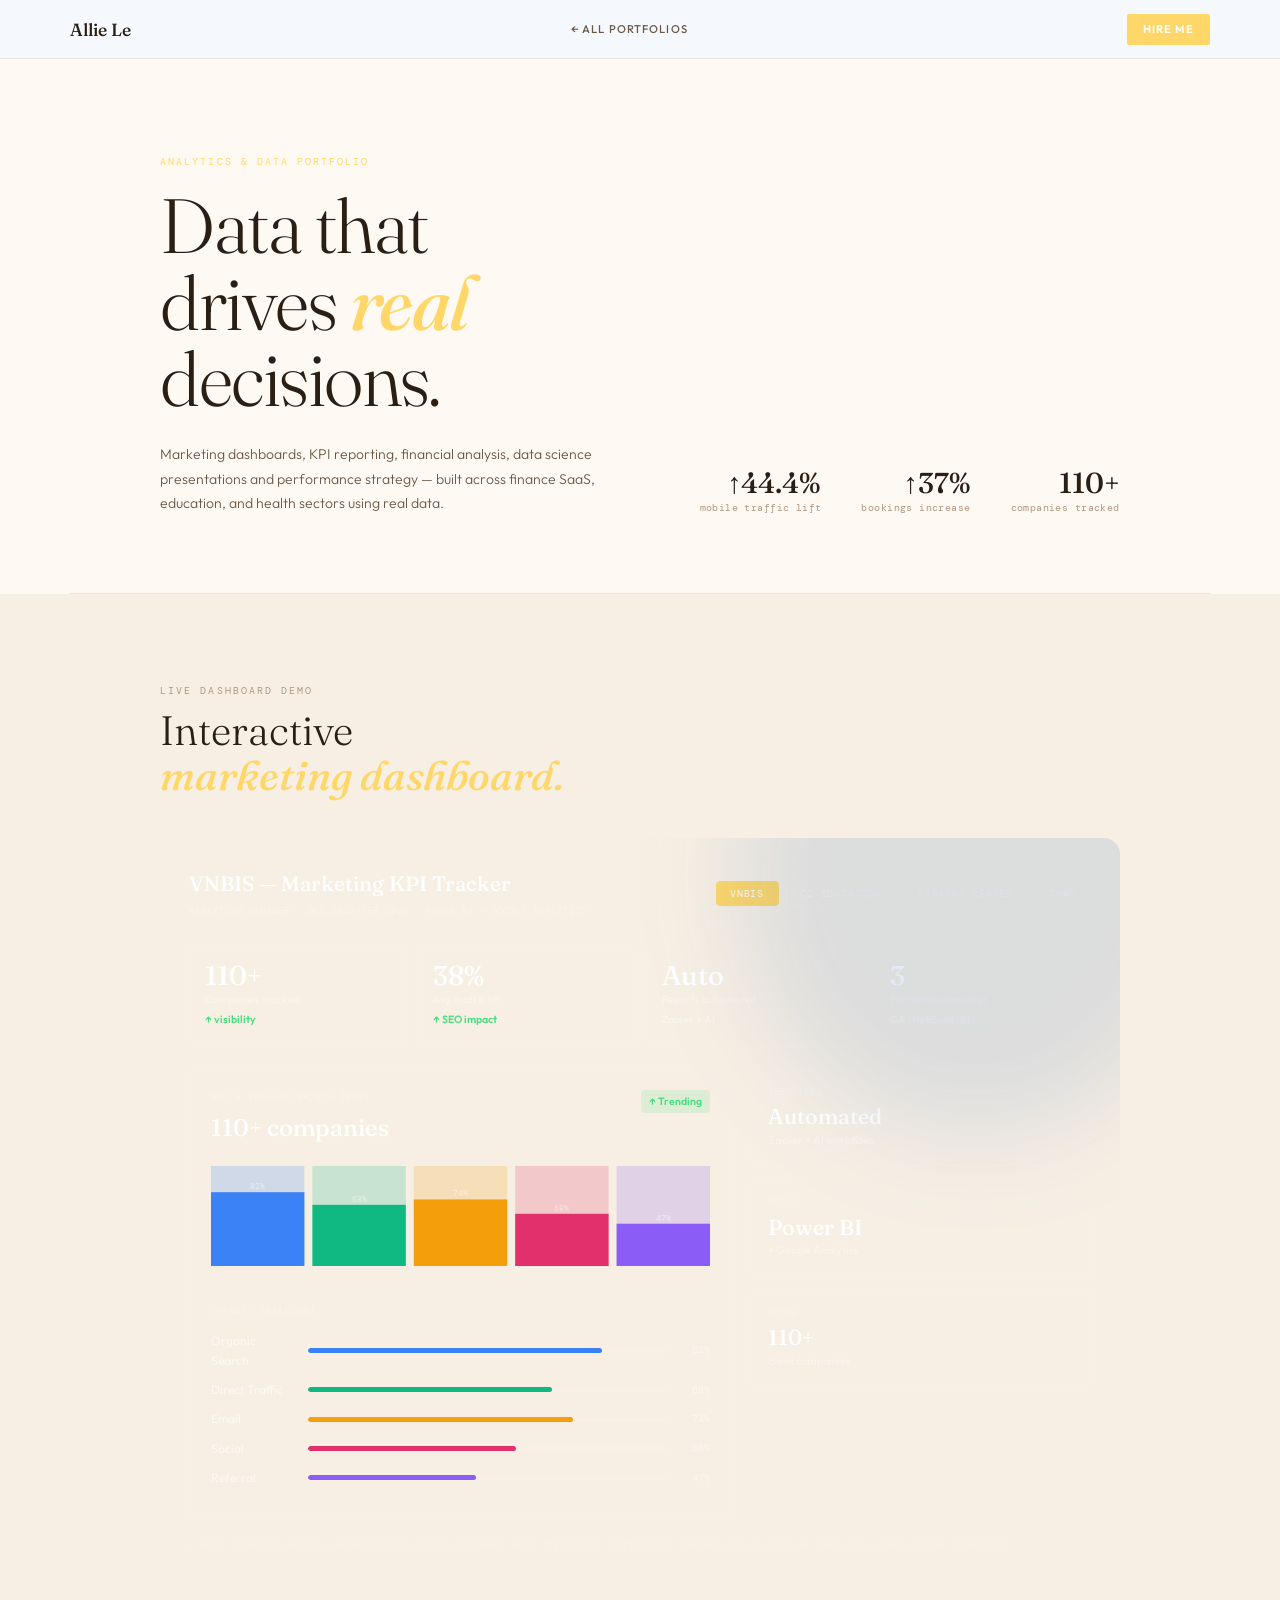
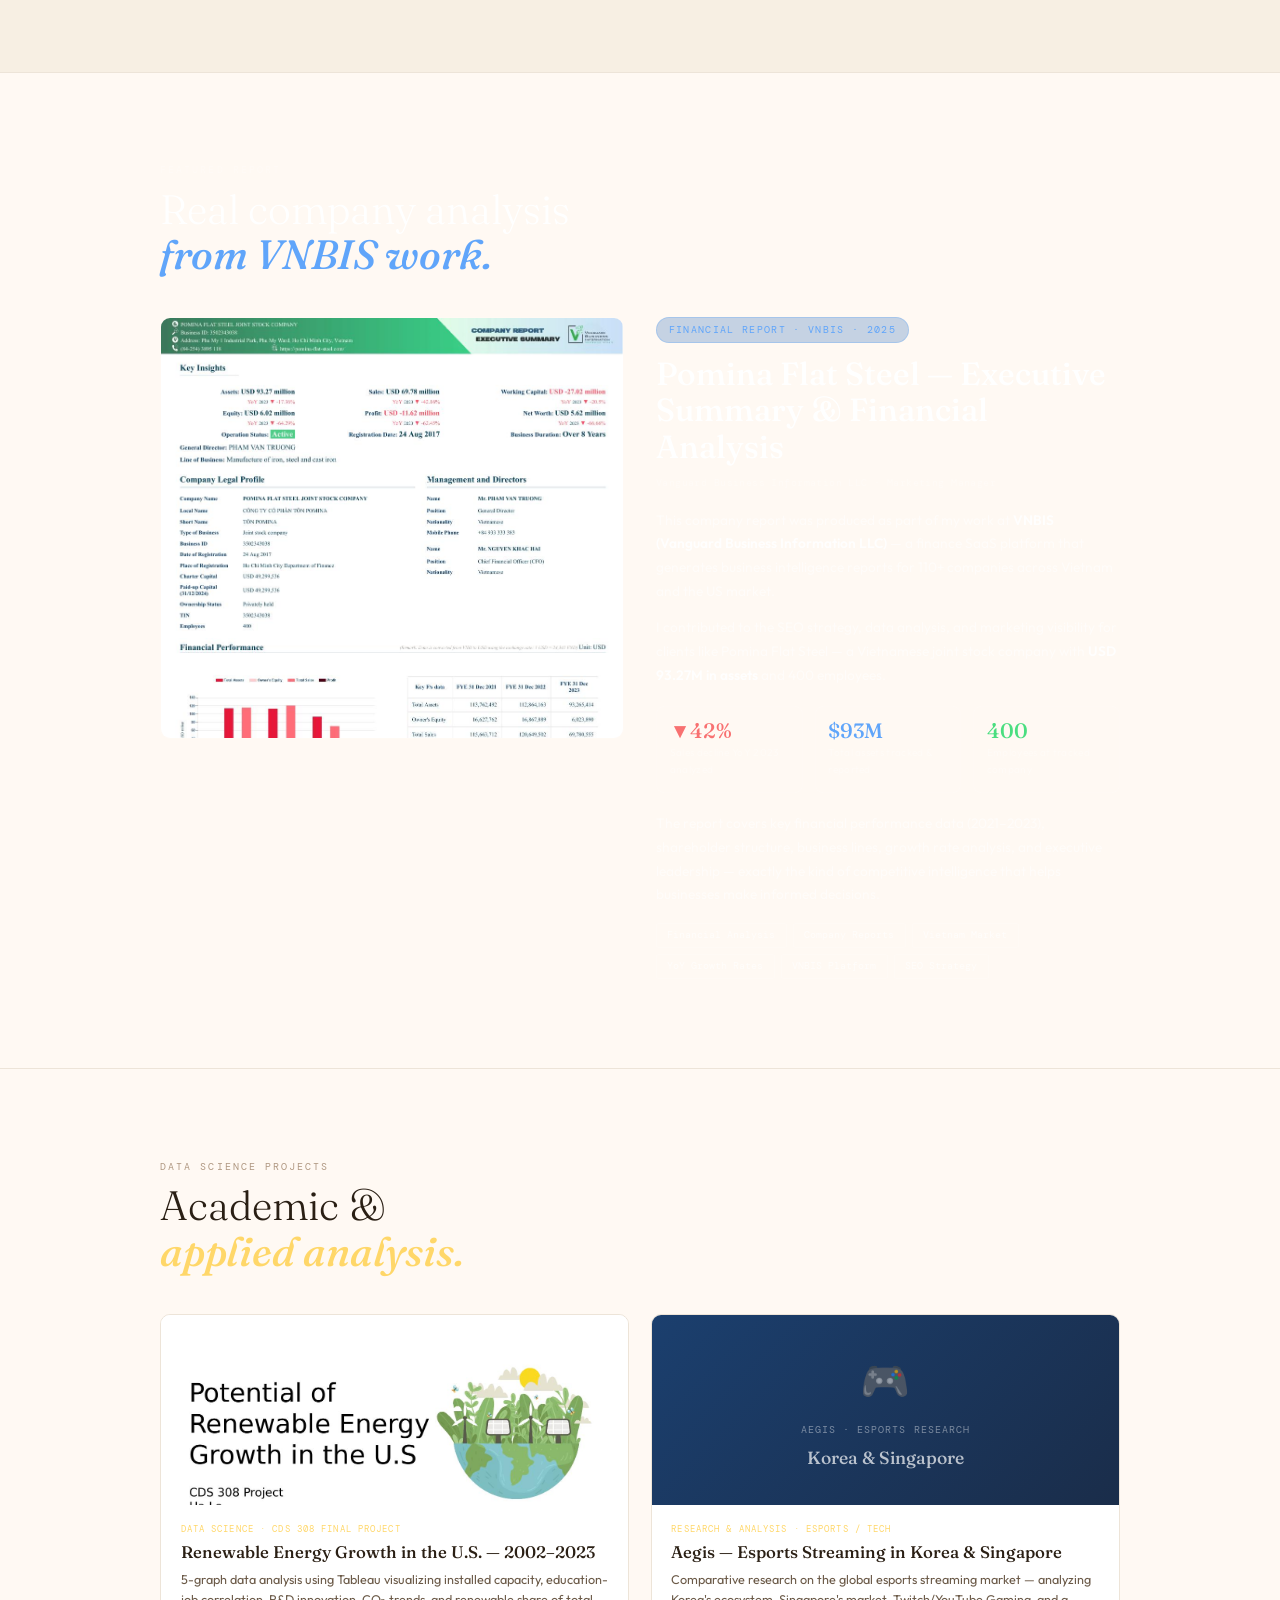
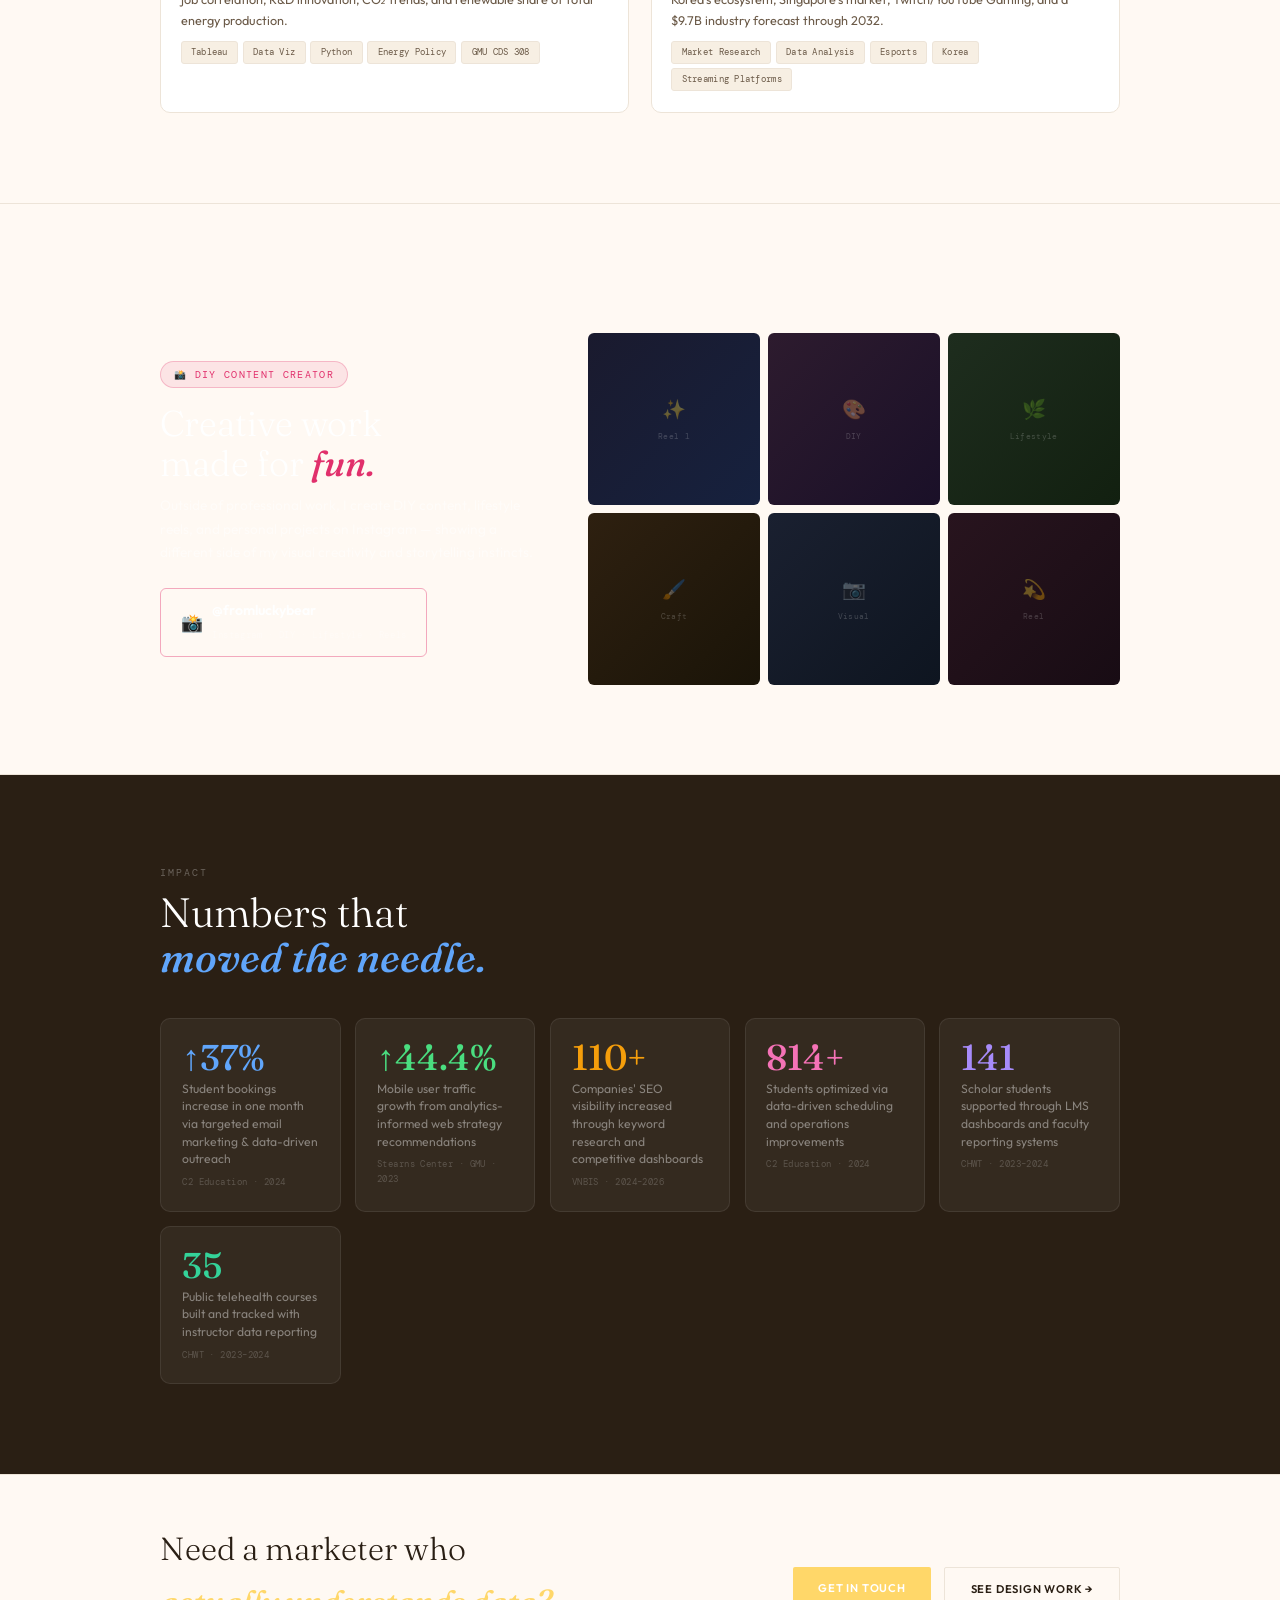
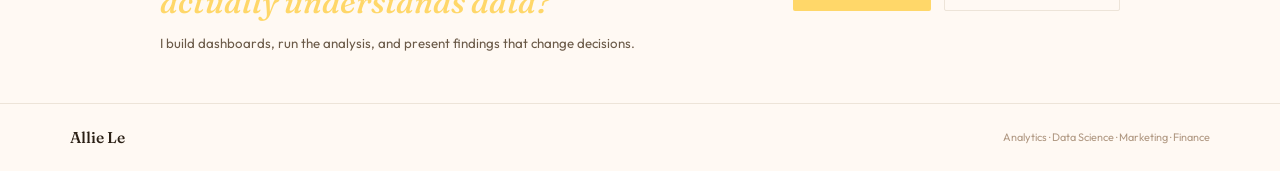
==== analytics.html @ a2ecb3ac "Update analytics.html" ====
<!DOCTYPE html>
<html lang="en">
<head>
  <meta charset="UTF-8"/><meta name="viewport" content="width=device-width,initial-scale=1.0"/>
  <title>Analytics Portfolio — Allie Le</title>
  <link rel="preconnect" href="https://fonts.googleapis.com"/>
  <link rel="preconnect" href="https://fonts.gstatic.com" crossorigin/>
  <link href="https://fonts.googleapis.com/css2?family=Fraunces:ital,wght@0,300;0,500;0,700;1,300;1,500&family=Outfit:wght@300;400;500;600&family=DM+Mono:wght@400;500&display=swap" rel="stylesheet"/>
  <style>
    *,*::before,*::after{box-sizing:border-box;margin:0;padding:0}
    :root{
      --ink: var(--ink);--mid: var(--ink-mid);--lt: var(--ink-lt);--paper: var(--cream);--warm: var(--cream-dk);
      --line: var(--border);--acc: var(--yellow);--acc2: var(--blue-mid);--dark: var(--blue);
      --pad:clamp(1.4rem,5.5vw,4.5rem);
    }
    html{scroll-behavior:smooth}
    body{font-family:'Outfit',sans-serif;background:var(--paper);color:var(--ink);font-size:clamp(14px,1vw,16px);overflow-x:hidden}
    ::selection{background:var(--acc);color:#fff}

    nav{position:fixed;top:0;left:0;right:0;z-index:100;display:flex;align-items:center;justify-content:space-between;padding:.85rem var(--pad);background:rgba(245,248,253,.96);backdrop-filter:blur(14px);border-bottom:1px solid var(--line)}
    .logo{font-family:'Fraunces',serif;font-size:1.1rem;font-weight:500;text-decoration:none;color:var(--ink)}
    .back{font-size:.7rem;font-weight:500;letter-spacing:.1em;text-transform:uppercase;text-decoration:none;color:var(--mid);transition:color .2s}.back:hover{color:var(--ink)}
    .nav-hire{font-size:.7rem;font-weight:600;letter-spacing:.08em;text-transform:uppercase;padding:.4rem 1rem;background:var(--acc);color:#fff;border-radius:2px;text-decoration:none;transition:background .2s}.nav-hire:hover{background:#1B3F6E}

    /* HERO */
    .hero{padding:clamp(7rem,12vw,10rem) var(--pad) clamp(4rem,6vw,5rem);max-width:1100px;margin:0 auto}
    .h-eye{font-family:'DM Mono',monospace;font-size:.63rem;letter-spacing:.2em;text-transform:uppercase;color:var(--acc);margin-bottom:1.1rem}
    .h-title{font-family:'Fraunces',serif;font-size:clamp(2.8rem,6vw,6rem);font-weight:300;line-height:1;letter-spacing:-.02em;margin-bottom:1.5rem}
    .h-title em{font-style:italic;font-weight:500;color:var(--acc)}
    .h-row{display:flex;align-items:flex-end;justify-content:space-between;gap:3rem;flex-wrap:wrap}
    .h-desc{font-size:clamp(.88rem,1.05vw,1rem);color:var(--mid);max-width:50ch;line-height:1.75;font-weight:300}
    .h-stats{display:flex;gap:2.5rem;flex-shrink:0}
    .hs{text-align:right}
    .hs-n{font-family:'Fraunces',serif;font-size:1.8rem;font-weight:500;color:var(--ink);line-height:1}
    .hs-l{font-size:.65rem;color:var(--lt);margin-top:.1rem;font-family:'DM Mono',monospace;letter-spacing:.04em}

    .div{height:1px;background:var(--line)}.div-pad{margin:0 var(--pad)}
    .section{padding:clamp(3.5rem,7vw,6rem) var(--pad);max-width:1100px;margin:0 auto}
    .s-eye{font-family:'DM Mono',monospace;font-size:.63rem;letter-spacing:.2em;text-transform:uppercase;color:var(--lt);margin-bottom:.5rem}
    .s-title{font-family:'Fraunces',serif;font-size:clamp(1.8rem,3.2vw,3rem);font-weight:300;line-height:1.1}
    .s-title em{font-style:italic;font-weight:500;color:var(--acc)}

    /* LIVE DASHBOARD */
    #dashboard{background:var(--warm)}
    .dash-inner{max-width:1100px;margin:0 auto;padding:clamp(3.5rem,7vw,6rem) var(--pad)}
    .db-wrap{background:var(--dark);border-radius:16px;padding:1.8rem;margin-top:2.5rem;overflow:hidden;position:relative}
    .db-wrap::before{content:'';position:absolute;top:-30%;right:-10%;width:50%;height:70%;border-radius:50%;background:rgba(26,95,180,.12);filter:blur(50px);pointer-events:none}

    /* tabs */
    .db-top{display:flex;align-items:center;justify-content:space-between;margin-bottom:1.6rem;flex-wrap:wrap;gap:1rem}
    .db-title{font-family:'Fraunces',serif;font-size:1.3rem;font-weight:500;color:#fff}
    .db-sub{font-family:'DM Mono',monospace;font-size:.58rem;color:rgba(255,255,255,.3);letter-spacing:.1em;text-transform:uppercase;margin-top:.2rem}
    .db-tabs{display:flex;gap:.45rem;flex-wrap:wrap}
    .dbt{font-family:'DM Mono',monospace;font-size:.6rem;letter-spacing:.08em;text-transform:uppercase;padding:.32rem .85rem;border-radius:4px;border:1px solid rgba(255,255,255,.12);background:transparent;color:rgba(255,255,255,.45);cursor:pointer;transition:all .2s}
    .dbt.on,.dbt:hover{background:var(--acc);border-color:var(--acc);color:#fff}

    /* kpi row */
    .kpi-row{display:grid;grid-template-columns:repeat(4,1fr);gap:.8rem;margin-bottom:1.4rem}
    .kpi{rgba(255,255,255,.05);
         border:1px solid rgba(255,255,255,.08);border-radius:8px;padding:1rem .9rem}
    .kpi-n{font-family:'Fraunces',serif;font-size:1.7rem;font-weight:500;color: #fff;line-height:1;margin-bottom:.18rem}
    .kpi-l{font-size:.64rem;color:rgba(255,255,255,.4);letter-spacing:.04em}
    .kpi-d{font-size:.66rem;font-weight:600;margin-top:.12rem}
    .up{color:#4ade80}.dn{color:#f87171}.nu{color:rgba(255,255,255,.4)}

    /* main chart + side */
    .db-body{display:grid;grid-template-columns:1.6fr 1fr;gap:1.2rem}
    .db-main{background:rgba(255,255,255,.04);border:1px solid rgba(255,255,255,.07);border-radius:10px;padding:1.3rem}
    .dmc-head{display:flex;align-items:flex-start;justify-content:space-between;margin-bottom:1.2rem}
    .dmc-label{font-family:'DM Mono',monospace;font-size:.58rem;letter-spacing:.12em;text-transform:uppercase;color:rgba(255,255,255,.3)}
    .dmc-val{font-family:'Fraunces',serif;font-size:1.5rem;font-weight:500;color:#fff;margin-top:.15rem}
    .dmc-badge{font-size:.66rem;font-weight:600;padding:.18rem .5rem;border-radius:4px}
    .badge-dn{background:rgba(248,113,113,.15);color:#f87171}
    .badge-up{background:rgba(74,222,128,.15);color:#4ade80}
    .chart-area{width:100%;height:120px;position:relative;margin-top:.5rem}
    canvas{display:block}

    /* channel rows */
    .ch-section{margin-top:1.1rem}
    .ch-lbl{font-family:'DM Mono',monospace;font-size:.56rem;letter-spacing:.12em;text-transform:uppercase;color:rgba(255,255,255,.28);margin-bottom:.75rem}
    .ch-row{display:flex;align-items:center;gap:.75rem;margin-bottom:.6rem}
    .ch-name{font-size:.75rem;color:rgba(255,255,255,.6);width:85px;flex-shrink:0}
    .ch-bar{flex:1;height:5px;background:rgba(255,255,255,.08);border-radius:3px;overflow:hidden}
    .ch-fill{height:100%;border-radius:3px;transition:width 1.2s ease}
    .ch-val{font-family:'DM Mono',monospace;font-size:.62rem;color:rgba(255,255,255,.5);width:32px;text-align:right}

    /* side cards */
    .db-side{display:flex;flex-direction:column;gap:.75rem}
    .sc{background:rgba(255,255,255,.04);border:1px solid rgba(255,255,255,.07);border-radius:8px;padding:1rem}
    .sc-lbl{font-family:'DM Mono',monospace;font-size:.56rem;letter-spacing:.1em;text-transform:uppercase;color:rgba(255,255,255,.28);margin-bottom:.4rem}
    .sc-n{font-family:'Fraunces',serif;font-size:1.35rem;font-weight:500;color:#fff;line-height:1;margin-bottom:.2rem}
    .sc-sub{font-size:.7rem;color:rgba(255,255,255,.38)}
    .db-note{font-family:'DM Mono',monospace;font-size:.56rem;color:rgba(255,255,255,.18);margin-top:1.2rem;letter-spacing:.04em}

    /* POMINA REPORT CARD */
    #pomina{background:var(--dark);color:#fff}
    .pomina-inner{max-width:1100px;margin:0 auto;padding:clamp(3.5rem,7vw,6rem) var(--pad)}
    .pom-grid{display:grid;grid-template-columns:1fr 1fr;gap:2rem;margin-top:2.5rem;align-items:start}
    .pom-doc{border-radius:10px;overflow:hidden;border:1px solid rgba(255,255,255,.1)}
    .pom-img{width:100%;display:block;object-fit:cover}
    .pom-body{}
    .pom-badge{display:inline-block;font-family:'DM Mono',monospace;font-size:.6rem;letter-spacing:.14em;text-transform:uppercase;background:rgba(26,95,180,.25);color:#60a5fa;padding:.25rem .72rem;border-radius:100px;margin-bottom:.8rem;border:1px solid rgba(96,165,250,.3)}
    .pom-title{font-family:'Fraunces',serif;font-size:clamp(1.3rem,2.5vw,2rem);font-weight:500;color:#fff;margin-bottom:.5rem;line-height:1.15}
    .pom-role{font-family:'DM Mono',monospace;font-size:.65rem;color:rgba(255,255,255,.35);margin-bottom:1.1rem;letter-spacing:.04em}
    .pom-p{font-size:.86rem;color:rgba(255,255,255,.55);line-height:1.72;margin-bottom:.8rem}
    .pom-p strong{color:rgba(255,255,255,.85);font-weight:600}
    .pom-metrics{display:grid;grid-template-columns:repeat(3,1fr);gap:.75rem;margin:1.2rem 0}
    .pm-card{background:rgba(255,255,255,.05);border:1px solid rgba(255,255,255,.08);border-radius:8px;padding:.85rem .8rem}
    .pm-n{font-family:'Fraunces',serif;font-size:1.3rem;font-weight:500;line-height:1;margin-bottom:.18rem}
    .pm-l{font-size:.64rem;color:rgba(255,255,255,.35);letter-spacing:.03em}
    .pom-chips{display:flex;flex-wrap:wrap;gap:.38rem;margin-top:1rem}
    .pchip{font-family:'DM Mono',monospace;font-size:.6rem;padding:.22rem .65rem;border-radius:3px;background:rgba(255,255,255,.06);border:1px solid rgba(255,255,255,.12);color:rgba(255,255,255,.65)}

    /* PROJECTS (PPTX + Aegis) */
    .proj-grid{display:grid;grid-template-columns:1fr 1fr;gap:1.4rem;margin-top:2.5rem}
    .pcard{border-radius:10px;overflow:hidden;border:1px solid var(--line);background:#fff;cursor:pointer;transition:transform .3s,box-shadow .3s}
    .pcard:hover{transform:translateY(-4px);box-shadow:0 20px 50px rgba(0,0,0,.08)}
    .pcard-thumb{position:relative;overflow:hidden;height:190px}
    .pcard-thumb img{width:100%;height:100%;object-fit:cover;object-position:top;transition:transform .5s}
    .pcard:hover .pcard-thumb img{transform:scale(1.04)}
    .pcard-ov{position:absolute;inset:0;background:rgba(10,22,40,.4);opacity:0;transition:opacity .25s;display:flex;align-items:center;justify-content:center}
    .pcard:hover .pcard-ov{opacity:1}
    .pcard-ov-btn{color:#fff;font-size:.68rem;font-weight:600;letter-spacing:.1em;text-transform:uppercase;border:1.5px solid rgba(255,255,255,.75);padding:.42rem 1rem;border-radius:2px}
    .pcard-body{padding:1.1rem 1.2rem 1.3rem}
    .pcard-tag{font-family:'DM Mono',monospace;font-size:.58rem;letter-spacing:.12em;text-transform:uppercase;color:var(--acc);margin-bottom:.28rem}
    .pcard-title{font-family:'Fraunces',serif;font-size:1.05rem;font-weight:500;line-height:1.25;margin-bottom:.38rem}
    .pcard-desc{font-size:.79rem;color:var(--mid);line-height:1.62;margin-bottom:.65rem}
    .pcard-chips{display:flex;flex-wrap:wrap;gap:.3rem}
    .pc{font-family:'DM Mono',monospace;font-size:.57rem;letter-spacing:.03em;padding:.18rem .58rem;border-radius:3px;background:var(--warm);border:1px solid var(--line);color:var(--mid)}

    /* SOCIAL / INSTAGRAM */
    #social{background:var(--dark);color:#fff}
    .social-inner{max-width:1100px;margin:0 auto;padding:clamp(3.5rem,7vw,6rem) var(--pad)}
    .ig-wrap{display:grid;grid-template-columns:1fr 1.4fr;gap:3rem;align-items:center;margin-top:2.5rem}
    .ig-left{}
    .ig-badge{display:inline-flex;align-items:center;gap:.5rem;font-family:'DM Mono',monospace;font-size:.6rem;letter-spacing:.14em;text-transform:uppercase;color:#e1306c;background:rgba(225,48,108,.1);border:1px solid rgba(225,48,108,.25);padding:.28rem .78rem;border-radius:100px;margin-bottom:1rem}
    .ig-title{font-family:'Fraunces',serif;font-size:clamp(1.4rem,2.8vw,2.4rem);font-weight:300;color:#fff;margin-bottom:.7rem;line-height:1.1}
    .ig-title em{font-style:italic;font-weight:500;color:#e1306c}
    .ig-desc{font-size:.86rem;color:rgba(255,255,255,.5);line-height:1.72;margin-bottom:1.4rem;max-width:44ch}
    .ig-handle{display:inline-flex;align-items:center;gap:.6rem;text-decoration:none;padding:.65rem 1.2rem;border:1.5px solid rgba(225,48,108,.4);border-radius:6px;transition:all .25s;color:#fff}
    .ig-handle:hover{background:rgba(225,48,108,.12);border-color:#e1306c}
    .ig-handle-icon{font-size:1.1rem}
    .ig-handle-text{}
    .ig-handle-name{font-weight:600;font-size:.88rem;display:block}
    .ig-handle-sub{font-family:'DM Mono',monospace;font-size:.58rem;color:rgba(255,255,255,.35);letter-spacing:.06em}
    /* grid of IG-style posts */
    .ig-grid{display:grid;grid-template-columns:repeat(3,1fr);gap:.5rem}
    .ig-cell{aspect-ratio:1;border-radius:6px;overflow:hidden;position:relative;cursor:pointer;background:rgba(255,255,255,.05)}
    .ig-cell:hover .ig-cell-ov{opacity:1}
    .ig-cell-ov{position:absolute;inset:0;background:rgba(225,48,108,.35);opacity:0;transition:opacity .25s;display:flex;align-items:center;justify-content:center}
    .ig-cell-ov svg{width:22px;height:22px;fill:#fff}
    .ig-placeholder{width:100%;height:100%;display:flex;align-items:center;justify-content:center;flex-direction:column;gap:.3rem}
    .ig-ph-icon{font-size:1.2rem;opacity:.35}
    .ig-ph-txt{font-family:'DM Mono',monospace;font-size:.52rem;color:rgba(255,255,255,.2);letter-spacing:.04em}
    .ig-bg1{background:linear-gradient(135deg,#1a1a2e,#16213e)}
    .ig-bg2{background:linear-gradient(135deg,#2d1b2e,#1a1028)}
    .ig-bg3{background:linear-gradient(135deg,#1e2d1e,#122010)}
    .ig-bg4{background:linear-gradient(135deg,#2e2010,#1a1408)}
    .ig-bg5{background:linear-gradient(135deg,#1a2030,#0e1520)}
    .ig-bg6{background:linear-gradient(135deg,#28141e,#180c14)}

    /* IMPACT METRICS */
    #impact{background:var(--ink);color:#fff}
    .imp-inner{max-width:1100px;margin:0 auto;padding:clamp(3.5rem,7vw,6rem) var(--pad)}
    .met-grid{display:grid;grid-template-columns:repeat(auto-fit,minmax(170px,1fr));gap:.9rem;margin-top:2.4rem}
    .met{background:rgba(255,255,255,.05);border:1px solid rgba(255,255,255,.08);border-radius:10px;padding:1.3rem;transition:background .25s}.met:hover{background:rgba(255,255,255,.08)}
    .met-n{font-family:'Fraunces',serif;font-size:clamp(1.6rem,2.8vw,2.3rem);font-weight:500;line-height:1;margin-bottom:.25rem}
    .met-l{font-size:.76rem;color:rgba(255,255,255,.42);line-height:1.45}
    .met-src{font-family:'DM Mono',monospace;font-size:.56rem;color:rgba(255,255,255,.2);margin-top:.45rem;letter-spacing:.05em}

    /* CTA */
    .cta-wrap{padding:3rem var(--pad);max-width:1100px;margin:0 auto;display:flex;align-items:center;justify-content:space-between;gap:2rem;flex-wrap:wrap}
    .cta-t{font-family:'Fraunces',serif;font-size:clamp(1.4rem,2.5vw,2rem);font-weight:300}
    .cta-t em{font-style:italic;font-weight:500;color:var(--acc)}
    .cta-s{color:var(--mid);font-size:.83rem;margin-top:.28rem}
    .cta-btns{display:flex;gap:.8rem;flex-wrap:wrap}
    .btn-a{padding:.75rem 1.6rem;background:var(--acc);color:#fff;font-size:.7rem;font-weight:600;letter-spacing:.07em;text-transform:uppercase;text-decoration:none;border-radius:2px;transition:background .2s}.btn-a:hover{background:#1B3F6E}
    .btn-b{padding:.75rem 1.6rem;border:1.5px solid var(--line);color:var(--ink);font-size:.7rem;font-weight:600;letter-spacing:.07em;text-transform:uppercase;text-decoration:none;border-radius:2px;transition:border-color .2s}.btn-b:hover{border-color:var(--ink)}

    /* MODAL */
    .mb{position:fixed;inset:0;background:rgba(0,0,0,.58);z-index:400;display:flex;align-items:center;justify-content:center;padding:2rem;opacity:0;pointer-events:none;transition:opacity .3s}
    .mb.open{opacity:1;pointer-events:all}
    .modal{background:var(--paper);border-radius:12px;max-width:700px;width:100%;padding:2.4rem;transform:translateY(20px);transition:transform .3s;max-height:90vh;overflow-y:auto}
    .mb.open .modal{transform:translateY(0)}
    .mcl{float:right;background:none;border:none;font-size:1.2rem;cursor:pointer;color:var(--lt)}.mcl:hover{color:var(--ink)}
    .m-tag{font-family:'DM Mono',monospace;font-size:.6rem;letter-spacing:.14em;text-transform:uppercase;color:var(--acc);margin-bottom:.55rem}
    .m-tt{font-family:'Fraunces',serif;font-size:1.55rem;font-weight:500;margin-bottom:.28rem;line-height:1.15}
    .m-role{font-family:'DM Mono',monospace;font-size:.66rem;color:var(--lt);margin-bottom:1.1rem}
    .m-slide{border-radius:8px;overflow:hidden;border:1px solid var(--line);margin-bottom:1.1rem}
    .m-slide img{width:100%;display:block}
    .m-body{font-size:.86rem;color:var(--mid);line-height:1.75}.m-body p{margin-bottom:.75rem}.m-body strong{color:var(--ink);font-weight:600}
    .m-chips{display:flex;flex-wrap:wrap;gap:.35rem;margin:.9rem 0}
    .mc{font-size:.63rem;font-weight:500;padding:.2rem .6rem;border-radius:100px;background:var(--warm);border:1px solid var(--line)}
    .uph{background:var(--warm);border:1.5px dashed var(--line);border-radius:8px;padding:1rem;margin-top:1rem;text-align:center;font-size:.74rem;color:var(--lt);font-family:'DM Mono',monospace;letter-spacing:.04em;line-height:1.6}

    footer{border-top:1px solid var(--line);padding:1.3rem var(--pad);display:flex;justify-content:space-between;align-items:center;flex-wrap:wrap;gap:1rem}
    .fn{font-family:'Fraunces',serif;font-size:.98rem;font-weight:500}
    .fnt{font-size:.68rem;color:var(--lt)}

    .fu{opacity:0;transform:translateY(20px);transition:opacity .6s ease,transform .6s ease}
    .fu.vis{opacity:1;transform:none}

    @media(max-width:860px){
      .kpi-row{grid-template-columns:repeat(2,1fr)}
      .db-body{grid-template-columns:1fr}
      .pom-grid,.ig-wrap,.proj-grid{grid-template-columns:1fr;gap:2rem}
      .h-stats{display:none}
    }
    @media(max-width:600px){nav .back{display:none}.ig-grid{grid-template-columns:repeat(3,1fr)}}
  </style>
  <link rel="stylesheet" href="brand.css"/>
</head>
<body>

<nav>
  <a class="logo" href="index.html">Allie Le</a>
  <a class="back" href="index.html">← All Portfolios</a>
  <a class="nav-hire" href="mailto:alliele.connect@gmail.com?subject=Let's Work Together">Hire Me</a>
</nav>

<!-- HERO -->
<div class="hero fu">
  <p class="h-eye">Analytics & Data Portfolio</p>
  <h1 class="h-title">Data that<br>drives <em>real</em><br>decisions.</h1>
  <div class="h-row">
    <p class="h-desc">Marketing dashboards, KPI reporting, financial analysis, data science presentations and performance strategy — built across finance SaaS, education, and health sectors using real data.</p>
    <div class="h-stats">
      <div class="hs"><p class="hs-n">↑44.4%</p><p class="hs-l">mobile traffic lift</p></div>
      <div class="hs"><p class="hs-n">↑37%</p><p class="hs-l">bookings increase</p></div>
      <div class="hs"><p class="hs-n">110+</p><p class="hs-l">companies tracked</p></div>
    </div>
  </div>
</div>

<div class="div div-pad"></div>

<!-- LIVE INTERACTIVE DASHBOARD -->
<div id="dashboard">
  <div class="dash-inner">
    <p class="s-eye fu">Live Dashboard Demo</p>
    <h2 class="s-title fu">Interactive<br><em>marketing dashboard.</em></h2>

    <div class="db-wrap fu">
      <div class="db-top">
        <div>
          <p class="db-title" id="dbTitle">VNBIS — Marketing KPI Tracker</p>
          <p class="db-sub" id="dbSub">Marketing Manager · Dec 2024 – Feb 2026 · Power BI + Google Analytics</p>
        </div>
        <div class="db-tabs">
          <button class="dbt on" onclick="setTab(this,'vnbis')">VNBIS</button>
          <button class="dbt" onclick="setTab(this,'c2')">C2 Education</button>
          <button class="dbt" onclick="setTab(this,'stearns')">Stearns Center</button>
          <button class="dbt" onclick="setTab(this,'chwt')">CHWT</button>
        </div>
      </div>

      <!-- KPI row -->
      <div class="kpi-row" id="kpiRow"></div>

      <div class="db-body">
        <div class="db-main">
          <div class="dmc-head">
            <div>
              <p class="dmc-label" id="chartLabel">CHANNEL PERFORMANCE</p>
              <p class="dmc-val" id="chartVal">—</p>
            </div>
            <span class="dmc-badge" id="chartBadge"></span>
          </div>
          <div class="chart-area">
            <canvas id="barChart" height="110"></canvas>
          </div>
          <div class="ch-section" id="chRows"></div>
        </div>
        <div class="db-side" id="sideCards"></div>
      </div>
      <p class="db-note">* Built from real metrics. Representative values used where exact figures are confidential. Replace with your actual Power BI / Looker Studio screenshots.</p>
    </div>
  </div>
</div>

<div class="div"></div>

<!-- POMINA STEEL REPORT (VNBIS work) -->
<div id="pomina">
  <div class="pomina-inner">
    <p class="s-eye fu" style="color:rgba(255,255,255,.3)">Featured Report</p>
    <h2 class="s-title fu" style="color:#fff">Real company analysis<br><em style="color:#60a5fa">from VNBIS work.</em></h2>
    <div class="pom-grid fu">
      <div class="pom-doc">
        <img class="pom-img" src="[data-uri]" alt="Pomina Steel Company Report - Page 1" style="max-height:420px;object-fit:cover;object-position:top"/>
      </div>
      <div class="pom-body">
        <span class="pom-badge">Financial Report · VNBIS · 2025</span>
        <h3 class="pom-title">Pomina Flat Steel — Executive Summary & Financial Analysis</h3>
        <p class="pom-role">Vanguard Business Information LLC · Marketing Manager</p>
        <p class="pom-p">This company report was produced as part of my work at <strong>VNBIS (Vanguard Business Information LLC)</strong> — a finance SaaS platform that generates business intelligence reports for 110+ companies across Vietnam and the US market.</p>
        <p class="pom-p">I contributed to the SEO strategy, data analysis, and marketing visibility for clients like Pomina Flat Steel — a Vietnamese joint stock company with <strong>USD 93.27M in assets</strong> and 400 employees.</p>
        <div class="pom-metrics">
          <div class="pm-card"><p class="pm-n" style="color:#f87171">▼42%</p><p class="pm-l">Sales decline YoY 2023 analyzed</p></div>
          <div class="pm-card"><p class="pm-n" style="color:#60a5fa">$93M</p><p class="pm-l">Total assets tracked & reported</p></div>
          <div class="pm-card"><p class="pm-n" style="color:#4ade80">400</p><p class="pm-l">Employees at tracked company</p></div>
        </div>
        <p class="pom-p">The report covers key financial performance data (2021–2023), shareholder structure, business lines, growth rate analysis, and executive leadership — exactly the kind of competitive intelligence that helps businesses make informed decisions.</p>
        <div class="pom-chips">
          <span class="pchip">Financial Analysis</span>
          <span class="pchip">Company Reports</span>
          <span class="pchip">Vietnam Market</span>
          <span class="pchip">YoY Growth Rates</span>
          <span class="pchip">VNBIS Platform</span>
          <span class="pchip">SEO Strategy</span>
        </div>
      </div>
    </div>
  </div>
</div>

<div class="div"></div>

<!-- DATA SCIENCE PROJECTS -->
<div class="section">
  <p class="s-eye fu">Data Science Projects</p>
  <h2 class="s-title fu">Academic &<br><em>applied analysis.</em></h2>

  <div class="proj-grid">

    <!-- Renewable Energy PPTX -->
    <div class="pcard fu" onclick="openModal('energy')">
      <div class="pcard-thumb">
        <img src="[data-uri]" alt="Renewable Energy Growth in US — CDS 308"/>
        <div class="pcard-ov"><span class="pcard-ov-btn">View Project</span></div>
      </div>
      <div class="pcard-body">
        <p class="pcard-tag">Data Science · CDS 308 Final Project</p>
        <p class="pcard-title">Renewable Energy Growth in the U.S. — 2002–2023</p>
        <p class="pcard-desc">5-graph data analysis using Tableau visualizing installed capacity, education-job correlation, R&D innovation, CO₂ trends, and renewable share of total energy production.</p>
        <div class="pcard-chips">
          <span class="pc">Tableau</span><span class="pc">Data Viz</span><span class="pc">Python</span><span class="pc">Energy Policy</span><span class="pc">GMU CDS 308</span>
        </div>
      </div>
    </div>

    <!-- Aegis / Esports Streaming -->
    <div class="pcard fu" onclick="openModal('aegis')">
      <div class="pcard-thumb" style="background:linear-gradient(135deg,#1B3F6E,#1a2d4a);display:flex;align-items:center;justify-content:center;height:190px">
        <div style="text-align:center;color:rgba(255,255,255,.7)">
          <div style="font-size:2.5rem;margin-bottom:.5rem">🎮</div>
          <p style="font-family:'DM Mono',monospace;font-size:.65rem;letter-spacing:.1em;text-transform:uppercase;opacity:.6">Aegis · Esports Research</p>
          <p style="font-family:'Fraunces',serif;font-size:1.1rem;font-weight:500;margin-top:.3rem">Korea & Singapore</p>
        </div>
        <div class="pcard-ov"><span class="pcard-ov-btn">View Project</span></div>
      </div>
      <div class="pcard-body">
        <p class="pcard-tag">Research & Analysis · Esports / Tech</p>
        <p class="pcard-title">Aegis — Esports Streaming in Korea & Singapore</p>
        <p class="pcard-desc">Comparative research on the global esports streaming market — analyzing Korea's ecosystem, Singapore's market, Twitch/YouTube Gaming, and a $9.7B industry forecast through 2032.</p>
        <div class="pcard-chips">
          <span class="pc">Market Research</span><span class="pc">Data Analysis</span><span class="pc">Esports</span><span class="pc">Korea</span><span class="pc">Streaming Platforms</span>
        </div>
      </div>
    </div>

  </div>
</div>

<div class="div"></div>

<!-- INSTAGRAM / DIY CREATIVE -->
<div id="social">
  <div class="social-inner">
    <div class="ig-wrap">
      <div class="ig-left fu">
        <div class="ig-badge">📸 DIY Content Creator</div>
        <h2 class="ig-title">Creative work<br>made for <em>fun.</em></h2>
        <p class="ig-desc">Outside of professional work, I create DIY content, lifestyle reels, and personal projects on Instagram — showing a different side of my visual creativity and storytelling instincts.</p>
        <a class="ig-handle" href="https://www.instagram.com/fromluckybear/" target="_blank" rel="noopener">
          <span class="ig-handle-icon">📸</span>
          <span class="ig-handle-text">
            <span class="ig-handle-name">@fromluckybear</span>
            <span class="ig-handle-sub">Instagram · DIY · Lifestyle · Reels</span>
          </span>
        </a>
      </div>
      <div class="ig-grid fu">
        <!-- 6 placeholder cells styled like IG grid -->
        <div class="ig-cell ig-bg1"><div class="ig-placeholder"><p class="ig-ph-icon">✨</p><p class="ig-ph-txt">Reel 1</p></div><div class="ig-cell-ov"><svg viewBox="0 0 24 24"><path d="M12 2C6.48 2 2 6.48 2 12s4.48 10 10 10 10-4.48 10-10S17.52 2 12 2zm-2 14.5v-9l6 4.5-6 4.5z"/></svg></div></div>
        <div class="ig-cell ig-bg2"><div class="ig-placeholder"><p class="ig-ph-icon">🎨</p><p class="ig-ph-txt">DIY</p></div><div class="ig-cell-ov"><svg viewBox="0 0 24 24"><path d="M12 2C6.48 2 2 6.48 2 12s4.48 10 10 10 10-4.48 10-10S17.52 2 12 2zm-2 14.5v-9l6 4.5-6 4.5z"/></svg></div></div>
        <div class="ig-cell ig-bg3"><div class="ig-placeholder"><p class="ig-ph-icon">🌿</p><p class="ig-ph-txt">Lifestyle</p></div><div class="ig-cell-ov"><svg viewBox="0 0 24 24"><path d="M12 2C6.48 2 2 6.48 2 12s4.48 10 10 10 10-4.48 10-10S17.52 2 12 2zm-2 14.5v-9l6 4.5-6 4.5z"/></svg></div></div>
        <div class="ig-cell ig-bg4"><div class="ig-placeholder"><p class="ig-ph-icon">🖌️</p><p class="ig-ph-txt">Craft</p></div><div class="ig-cell-ov"><svg viewBox="0 0 24 24"><path d="M12 2C6.48 2 2 6.48 2 12s4.48 10 10 10 10-4.48 10-10S17.52 2 12 2zm-2 14.5v-9l6 4.5-6 4.5z"/></svg></div></div>
        <div class="ig-cell ig-bg5"><div class="ig-placeholder"><p class="ig-ph-icon">📷</p><p class="ig-ph-txt">Visual</p></div><div class="ig-cell-ov"><svg viewBox="0 0 24 24"><path d="M12 2C6.48 2 2 6.48 2 12s4.48 10 10 10 10-4.48 10-10S17.52 2 12 2zm-2 14.5v-9l6 4.5-6 4.5z"/></svg></div></div>
        <div class="ig-cell ig-bg6"><div class="ig-placeholder"><p class="ig-ph-icon">💫</p><p class="ig-ph-txt">Reel</p></div><div class="ig-cell-ov"><svg viewBox="0 0 24 24"><path d="M12 2C6.48 2 2 6.48 2 12s4.48 10 10 10 10-4.48 10-10S17.52 2 12 2zm-2 14.5v-9l6 4.5-6 4.5z"/></svg></div></div>
      </div>
    </div>
  </div>
</div>

<div class="div"></div>

<!-- IMPACT -->
<div id="impact">
  <div class="imp-inner">
    <p class="s-eye fu" style="color:rgba(255,255,255,.3)">Impact</p>
    <h2 class="s-title fu" style="color:#fff">Numbers that<br><em style="color:#60a5fa">moved the needle.</em></h2>
    <div class="met-grid">
      <div class="met fu"><p class="met-n" style="color:#60a5fa">↑37%</p><p class="met-l">Student bookings increase in one month via targeted email marketing & data-driven outreach</p><p class="met-src">C2 Education · 2024</p></div>
      <div class="met fu"><p class="met-n" style="color:#4ade80">↑44.4%</p><p class="met-l">Mobile user traffic growth from analytics-informed web strategy recommendations</p><p class="met-src">Stearns Center · GMU · 2023</p></div>
      <div class="met fu"><p class="met-n" style="color:#f59e0b">110+</p><p class="met-l">Companies' SEO visibility increased through keyword research and competitive dashboards</p><p class="met-src">VNBIS · 2024–2026</p></div>
      <div class="met fu"><p class="met-n" style="color:#f472b6">814+</p><p class="met-l">Students optimized via data-driven scheduling and operations improvements</p><p class="met-src">C2 Education · 2024</p></div>
      <div class="met fu"><p class="met-n" style="color:#a78bfa">141</p><p class="met-l">Scholar students supported through LMS dashboards and faculty reporting systems</p><p class="met-src">CHWT · 2023–2024</p></div>
      <div class="met fu"><p class="met-n" style="color:#34d399">35</p><p class="met-l">Public telehealth courses built and tracked with instructor data reporting</p><p class="met-src">CHWT · 2023–2024</p></div>
    </div>
  </div>
</div>

<div class="div"></div>

<!-- CTA -->
<div class="cta-wrap fu">
  <div>
    <p class="cta-t">Need a marketer who<br><em>actually understands data?</em></p>
    <p class="cta-s">I build dashboards, run the analysis, and present findings that change decisions.</p>
  </div>
  <div class="cta-btns">
    <a class="btn-a" href="mailto:alliele.connect@gmail.com?subject=Let's Work Together">Get in Touch</a>
    <a class="btn-b" href="design.html">See Design Work →</a>
  </div>
</div>

<footer>
  <span class="fn">Allie Le</span>
  <span class="fnt">Analytics · Data Science · Marketing · Finance</span>
</footer>

<!-- MODAL -->
<div class="mb" id="mb" onclick="if(event.target.id==='mb')closeModal()">
  <div class="modal">
    <button class="mcl" onclick="closeModal()">✕</button>
    <p class="m-tag" id="mTag"></p>
    <h3 class="m-tt" id="mTt"></h3>
    <p class="m-role" id="mRole"></p>
    <div id="mSlide"></div>
    <div class="m-body" id="mBody"></div>
  </div>
</div>

<script>
// ── DASHBOARD DATA ──
const tabs = {
  vnbis: {
    title:"VNBIS — Marketing KPI Tracker",
    sub:"Marketing Manager · Dec 2024–Feb 2026 · Power BI + Google Analytics",
    kpis:[
      {n:"110+",l:"Companies tracked",d:"↑ visibility",cls:"up"},
      {n:"38%",l:"Avg traffic lift",d:"↑ SEO impact",cls:"up"},
      {n:"Auto",l:"Reports automated",d:"Zapier + AI",cls:"nu"},
      {n:"3",l:"Platforms managed",d:"GA · HubSpot · BI",cls:"nu"}
    ],
    chartLabel:"SEO & Traffic Growth Index",
    chartVal:"110+ companies",
    badge:"↑ Trending",badgeCls:"badge-up",
    bars:[
      {name:"Organic Search",val:82,color:"#3b82f6"},
      {name:"Direct Traffic",val:68,color:"#10b981"},
      {name:"Email",val:74,color:"#f59e0b"},
      {name:"Social",val:58,color:"#e1306c"},
      {name:"Referral",val:47,color:"#8b5cf6"}
    ],
    side:[
      {lbl:"REPORTING",n:"Automated",sub:"Zapier + AI workflows"},
      {lbl:"TOOLS",n:"Power BI",sub:"+ Google Analytics"},
      {lbl:"SCOPE",n:"110+",sub:"client companies"}
    ]
  },
  c2: {
    title:"C2 Education — Student Bookings Dashboard",
    sub:"Educational Program Coordinator · Jul–Dec 2024 · HubSpot + Excel",
    kpis:[
      {n:"↑37%",l:"Bookings in 1 month",d:"Email marketing",cls:"up"},
      {n:"814+",l:"Students scheduled",d:"Data optimization",cls:"up"},
      {n:"↑15%",l:"Attendance increase",d:"Logistics data",cls:"up"},
      {n:"20+",l:"Daily sales leads",d:"Outbound calls",cls:"nu"}
    ],
    chartLabel:"Student Engagement Metrics",
    chartVal:"+37% bookings",
    badge:"↑ Record month",badgeCls:"badge-up",
    bars:[
      {name:"Bookings",val:87,color:"#3b82f6"},
      {name:"Attendance",val:75,color:"#4ade80"},
      {name:"Email Opens",val:62,color:"#f59e0b"},
      {name:"Re-enrollments",val:54,color:"#a78bfa"},
      {name:"Referrals",val:41,color:"#f472b6"}
    ],
    side:[
      {lbl:"PEAK MONTH",n:"+37%",sub:"Bookings increase"},
      {lbl:"STUDENTS",n:"814+",sub:"Scheduled & tracked"},
      {lbl:"ATTENDANCE",n:"+15%",sub:"Via scheduling data"}
    ]
  },
  stearns: {
    title:"Stearns Center — Web Analytics & Faculty Data",
    sub:"Program Assistant · Dec 2022–Jun 2023 · Web Analytics + PowerPoint",
    kpis:[
      {n:"↑44.4%",l:"Mobile traffic growth",d:"Analytics-driven",cls:"up"},
      {n:"2,025+",l:"Faculty members",d:"Data managed",cls:"nu"},
      {n:"4",l:"Annual awards programs",d:"Organized & tracked",cls:"nu"},
      {n:"100+",l:"Training datasets",d:"Visualized",cls:"nu"}
    ],
    chartLabel:"Website Traffic & Mobile Growth",
    chartVal:"+44.4% mobile",
    badge:"↑ Major lift",badgeCls:"badge-up",
    bars:[
      {name:"Mobile",val:89,color:"#4ade80"},
      {name:"Desktop",val:72,color:"#3b82f6"},
      {name:"Returning",val:65,color:"#f59e0b"},
      {name:"New Users",val:58,color:"#a78bfa"},
      {name:"Organic",val:76,color:"#10b981"}
    ],
    side:[
      {lbl:"MOBILE LIFT",n:"+44.4%",sub:"Traffic from strategy"},
      {lbl:"FACULTY",n:"2,025+",sub:"Members tracked"},
      {lbl:"DATASETS",n:"100+",sub:"Training datasets"}
    ]
  },
  chwt: {
    title:"CHWT — LMS Analytics & Stakeholder Dashboards",
    sub:"IT Administrator · May 2023–May 2024 · LMS + Data Dashboards",
    kpis:[
      {n:"141",l:"AHEC scholars supported",d:"Data & reporting",cls:"nu"},
      {n:"35",l:"Telehealth courses built",d:"LMS platform",cls:"up"},
      {n:"15+",l:"LMS pages tested",d:"Quality assurance",cls:"nu"},
      {n:"Weekly",l:"Reports generated",d:"Instructor data",cls:"nu"}
    ],
    chartLabel:"Course Completion & Engagement",
    chartVal:"35 courses live",
    badge:"↑ Active",badgeCls:"badge-up",
    bars:[
      {name:"Completion",val:78,color:"#4ade80"},
      {name:"Engagement",val:65,color:"#3b82f6"},
      {name:"Assessments",val:72,color:"#f59e0b"},
      {name:"Certifications",val:60,color:"#a78bfa"},
      {name:"Instructors",val:55,color:"#10b981"}
    ],
    side:[
      {lbl:"SCHOLARS",n:"141",sub:"Students supported"},
      {lbl:"COURSES",n:"35",sub:"Telehealth built"},
      {lbl:"REPORTS",n:"Weekly",sub:"Instructor reports"}
    ]
  }
};

let currentTab = 'vnbis';

function setTab(btn, id) {
  document.querySelectorAll('.dbt').forEach(b=>b.classList.remove('on'));
  btn.classList.add('on');
  currentTab = id;
  renderDash(id);
}

function renderDash(id) {
  const t = tabs[id];
  document.getElementById('dbTitle').textContent = t.title;
  document.getElementById('dbSub').textContent = t.sub;
  document.getElementById('chartLabel').textContent = t.chartLabel;
  document.getElementById('chartVal').textContent = t.chartVal;
  const badge = document.getElementById('chartBadge');
  badge.textContent = t.badge; badge.className = 'dmc-badge ' + t.badgeCls;

  // KPIs
  document.getElementById('kpiRow').innerHTML = t.kpis.map(k=>`
    <div class="kpi">
      <p class="kpi-n">${k.n}</p>
      <p class="kpi-l">${k.l}</p>
      <p class="kpi-d ${k.cls}">${k.d}</p>
    </div>`).join('');

  // bar chart canvas
  const canvas = document.getElementById('barChart');
  const ctx = canvas.getContext('2d');
  canvas.width = canvas.parentElement.offsetWidth || 400;
  canvas.height = 110;
  ctx.clearRect(0,0,canvas.width,canvas.height);
  const bw = (canvas.width - (t.bars.length-1)*8) / t.bars.length;
  t.bars.forEach((b,i)=>{
    const h = (b.val/100) * 90;
    const x = i*(bw+8);
    const y = 100-h;
    ctx.fillStyle = b.color + '33';
    ctx.fillRect(x,0,bw,100);
    ctx.fillStyle = b.color;
    ctx.fillRect(x, y, bw, h);
    ctx.fillStyle='rgba(255,255,255,0.5)';
    ctx.font='8px DM Mono, monospace';
    ctx.textAlign='center';
    ctx.fillText(b.val+'%', x+bw/2, y-3);
  });

  // channel rows
  document.getElementById('chRows').innerHTML = `
    <p class="ch-lbl">Channel Breakdown</p>` +
    t.bars.map(b=>`
    <div class="ch-row">
      <span class="ch-name">${b.name}</span>
      <div class="ch-bar"><div class="ch-fill" style="width:${b.val}%;background:${b.color}"></div></div>
      <span class="ch-val">${b.val}%</span>
    </div>`).join('');

  // side cards
  document.getElementById('sideCards').innerHTML = t.side.map(s=>`
    <div class="sc">
      <p class="sc-lbl">${s.lbl}</p>
      <p class="sc-n">${s.n}</p>
      <p class="sc-sub">${s.sub}</p>
    </div>`).join('');
}

// init
renderDash('vnbis');

// redraw on resize
window.addEventListener('resize', ()=>{ if(currentTab) renderDash(currentTab); });

// ── MODAL DATA ──
const modals = {
  energy: {
    tag:"Data Science · CDS 308 Final Project",
    tt:"Potential of Renewable Energy Growth in the U.S.",
    role:"Ha Le · CDS 308 · George Mason University",
    slide: `<div class="m-slide"><img src="[data-uri]" alt="Slide 1"/></div><div class="m-slide" style="margin-top:.6rem"><img src="[data-uri]" alt="Slide 2 — Graph 1: Renewable Energy Growth"/></div>`,
    body:`<p>A comprehensive 5-graph data analysis on U.S. renewable energy growth from 2002–2023, built using Tableau and Python for my CDS 308 Computational Data Science final project.</p>
<p><strong>Graphs covered:</strong></p>
<p>1. Renewable energy installed capacity over time in the USA (2002–2023)<br>2. Correlation between renewable energy education programs and job counts globally<br>3. R&D innovation — patent counts and their link to workforce demand<br>4. CO₂ emissions vs. renewable energy growth trends<br>5. Renewable energy as a % of total energy production</p>
<p><strong>Key finding:</strong> Policy changes like the Production Tax Credit (PTC) and Investment Tax Credit (ITC) directly correlate with growth spikes — making policy stability the #1 driver of sector expansion.</p>`,
    chips:["Tableau","Data Visualization","Python","Renewable Energy","U.S. Policy","CDS 308","GMU"],
    upload:"📁 This project is already displayed. Upload additional graphs or your full presentation PDF to show more slides."
  },
  aegis: {
    tag:"Research & Analysis · Esports / Streaming",
    tt:"Aegis — Esports Streaming Ecosystem: Korea & Singapore",
    role:"Research Project · Co-authored with Aleeya & Germaine",
    slide: null,
    body:`<p>A comparative research paper analyzing the esports streaming industry in Korea and Singapore, with a global market outlook.</p>
<p><strong>Key research areas:</strong> eSports streaming platforms (Twitch, YouTube Gaming, Facebook Gaming), Korea's dominant esports ecosystem, Singapore's emerging market position, and the role of live streaming technology in making esports globally accessible.</p>
<p><strong>Market data analyzed:</strong></p>
<p>• Global online game streaming market: $4.3B (2024) → $5.7B (2028) at 7.1% CAGR<br>• Global esports & streaming: $2.5B (2023) → $9.7B (2032) at 16.3% CAGR<br>• Projected 867.1M users globally by 2028</p>
<p>The research draws a clear line between streaming infrastructure and esports commercialization — arguing that streaming is not just a tool, but the core engine behind esports' global expansion.</p>`,
    chips:["Market Research","Esports","Korea","Singapore","Streaming Platforms","CAGR Analysis","Twitch","YouTube Gaming"],
    upload:"📁 Upload your Aegis presentation PDF or report pages here to display the full research."
  }
};

function openModal(id) {
  const m = modals[id]; if(!m) return;
  document.getElementById('mTag').textContent = m.tag;
  document.getElementById('mTt').textContent = m.tt;
  document.getElementById('mRole').textContent = m.role;
  document.getElementById('mSlide').innerHTML = m.slide || '';
  const chipsHtml = m.chips.map(c=>`<span class="mc">${c}</span>`).join('');
  document.getElementById('mBody').innerHTML = m.body + `<div class="m-chips">${chipsHtml}</div><div class="uph">${m.upload}</div>`;
  document.getElementById('mb').classList.add('open');
  document.body.style.overflow = 'hidden';
}
function closeModal() {
  document.getElementById('mb').classList.remove('open');
  document.body.style.overflow = '';
}

const obs = new IntersectionObserver(es=>es.forEach(e=>{if(e.isIntersecting)e.target.classList.add('vis')}),{threshold:.06});
document.querySelectorAll('.fu').forEach(el=>obs.observe(el));
</script>
</body>
</html>
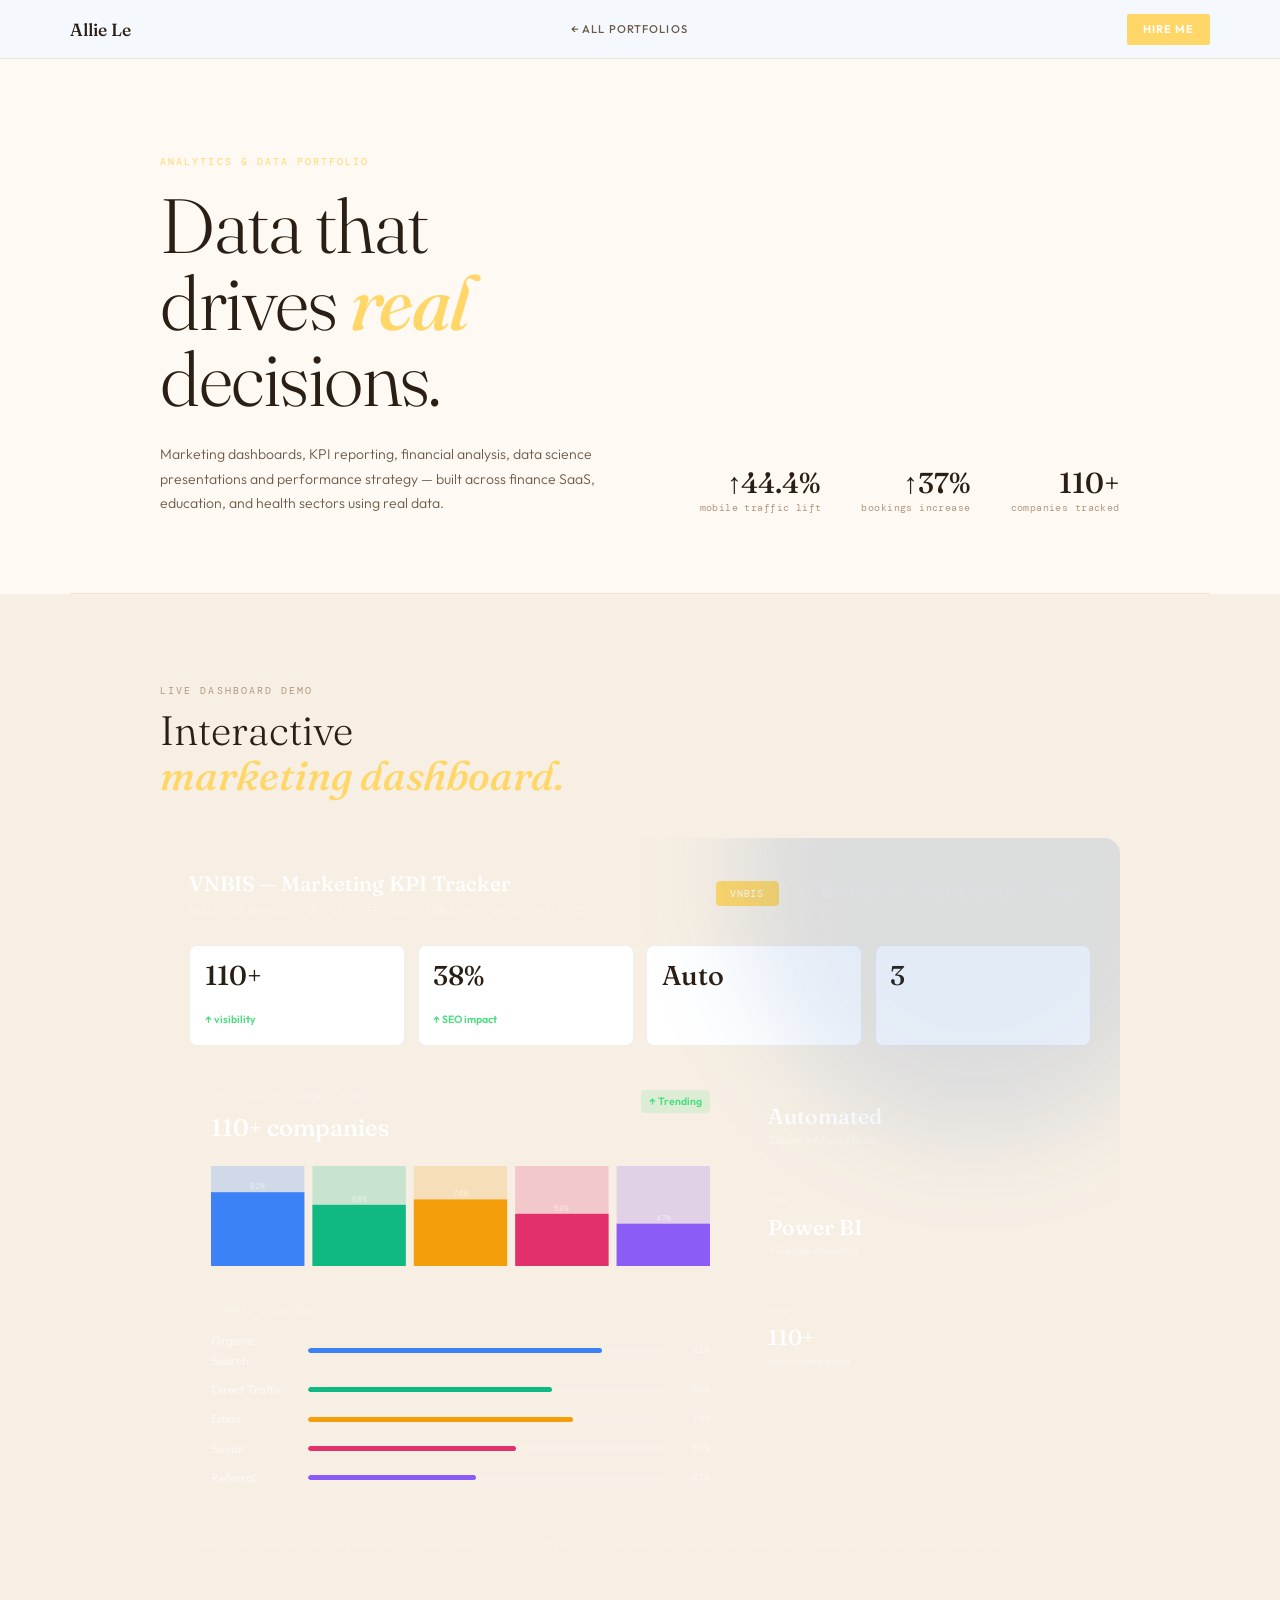
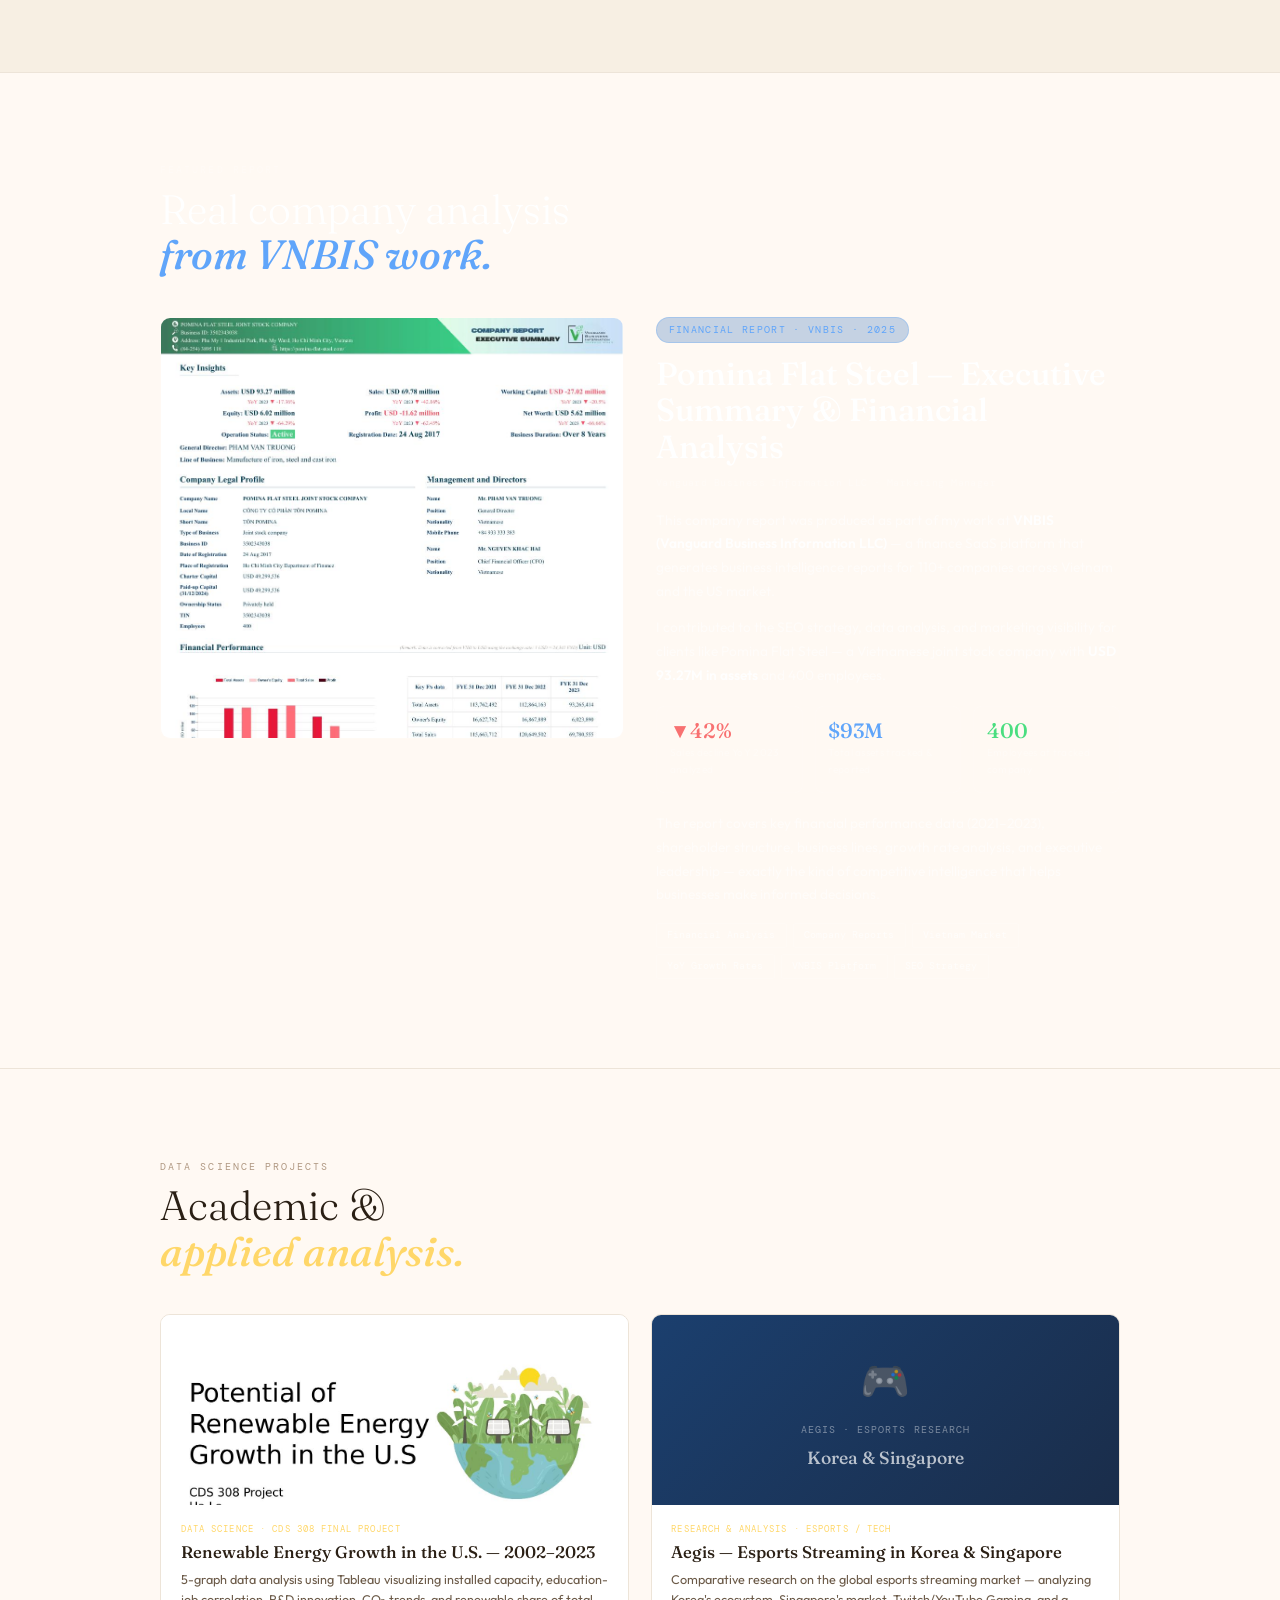
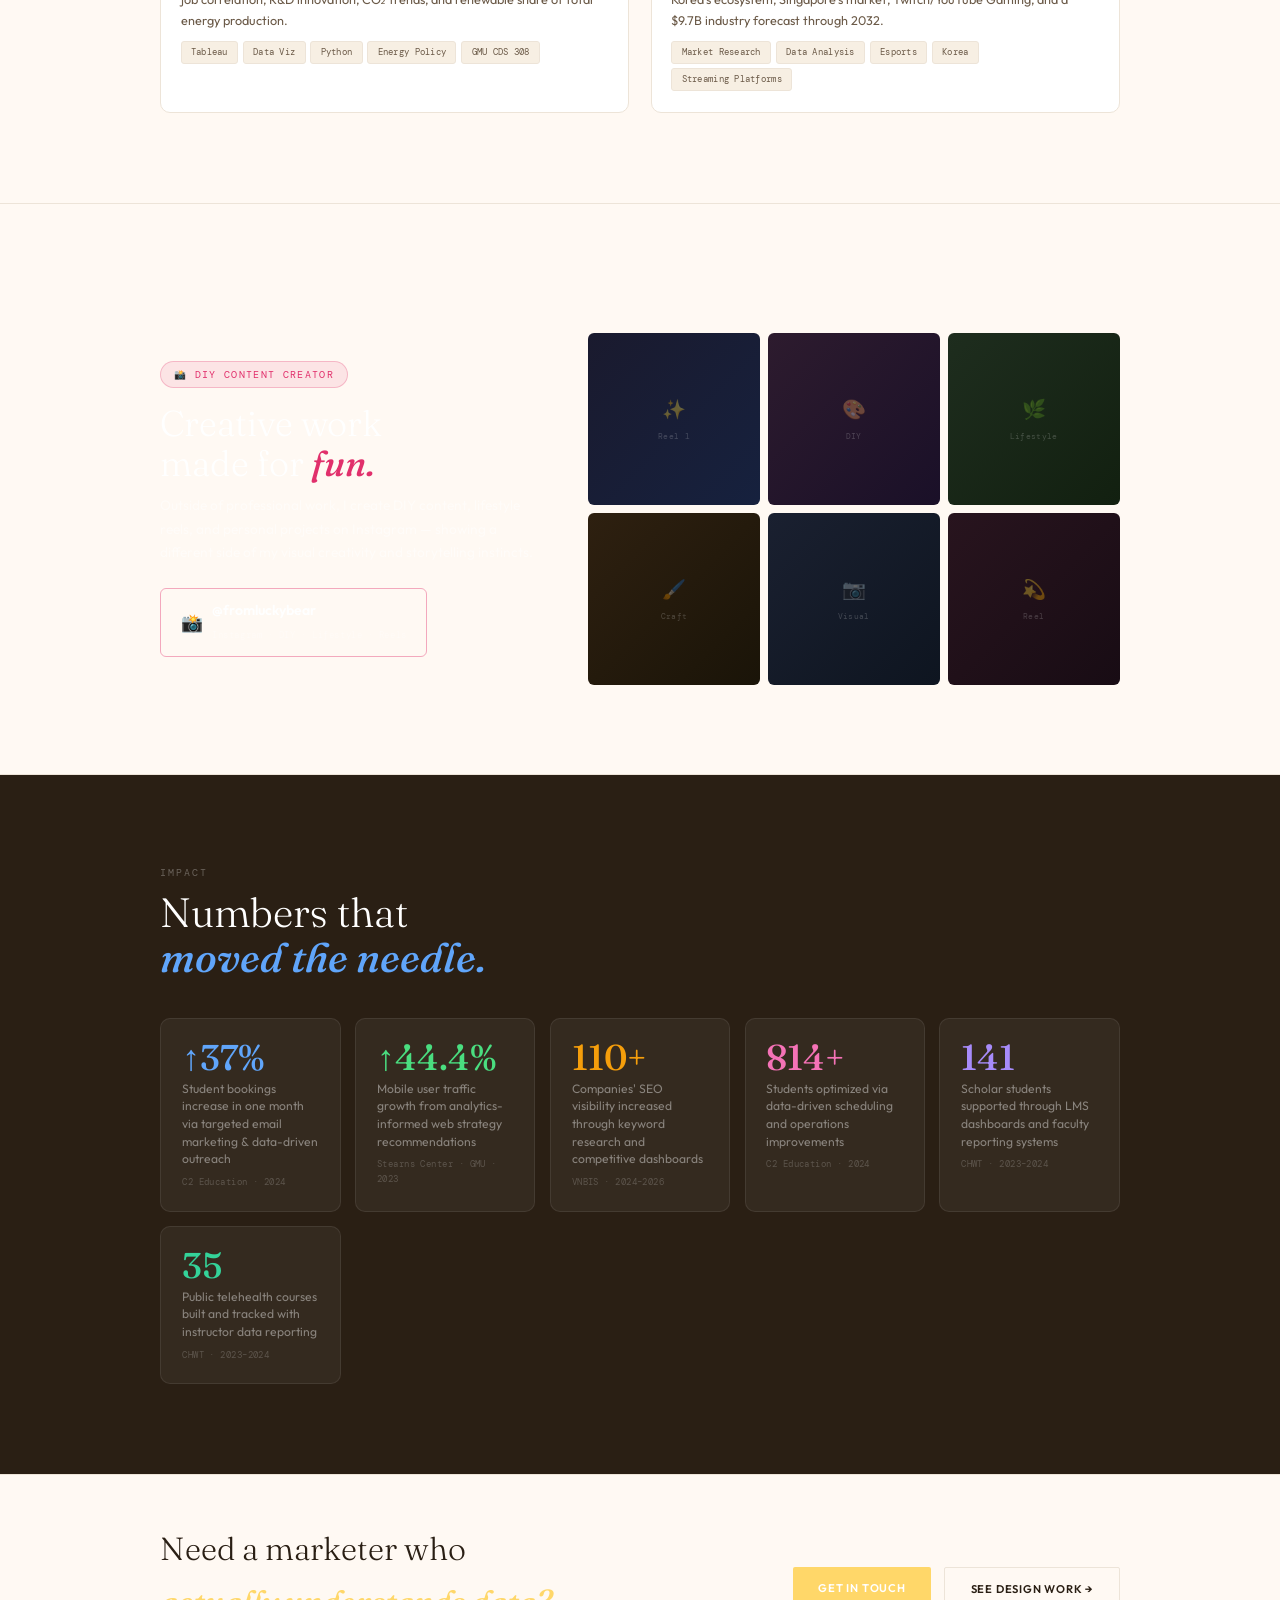
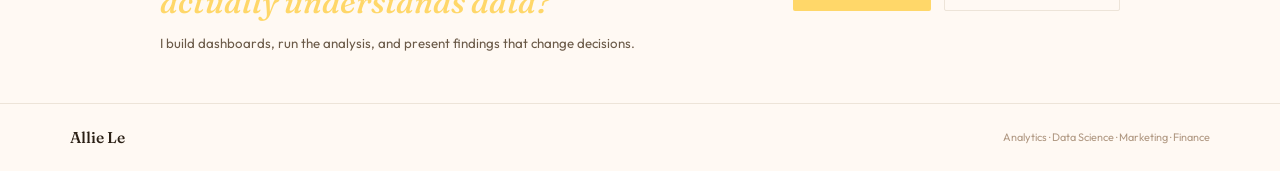
==== commit b54467e4: "Update analytics.html" ====
--- a/analytics.html
+++ b/analytics.html
@@ -56,9 +56,9 @@
 
     /* kpi row */
     .kpi-row{display:grid;grid-template-columns:repeat(4,1fr);gap:.8rem;margin-bottom:1.4rem}
-    .kpi{rgba(255,255,255,.05);
-         border:1px solid rgba(255,255,255,.08);border-radius:8px;padding:1rem .9rem}
-    .kpi-n{font-family:'Fraunces',serif;font-size:1.7rem;font-weight:500;color: #fff;line-height:1;margin-bottom:.18rem}
+    .kpi{background: #ffffff;
+  border: 1px solid #eee;border-radius:8px;padding:1rem .9rem}
+    .kpi-n{font-family:'Fraunces',serif;font-size:1.7rem;font-weight:500;color: #2A1F14;;line-height:1;margin-bottom:.18rem}
     .kpi-l{font-size:.64rem;color:rgba(255,255,255,.4);letter-spacing:.04em}
     .kpi-d{font-size:.66rem;font-weight:600;margin-top:.12rem}
     .up{color:#4ade80}.dn{color:#f87171}.nu{color:rgba(255,255,255,.4)}
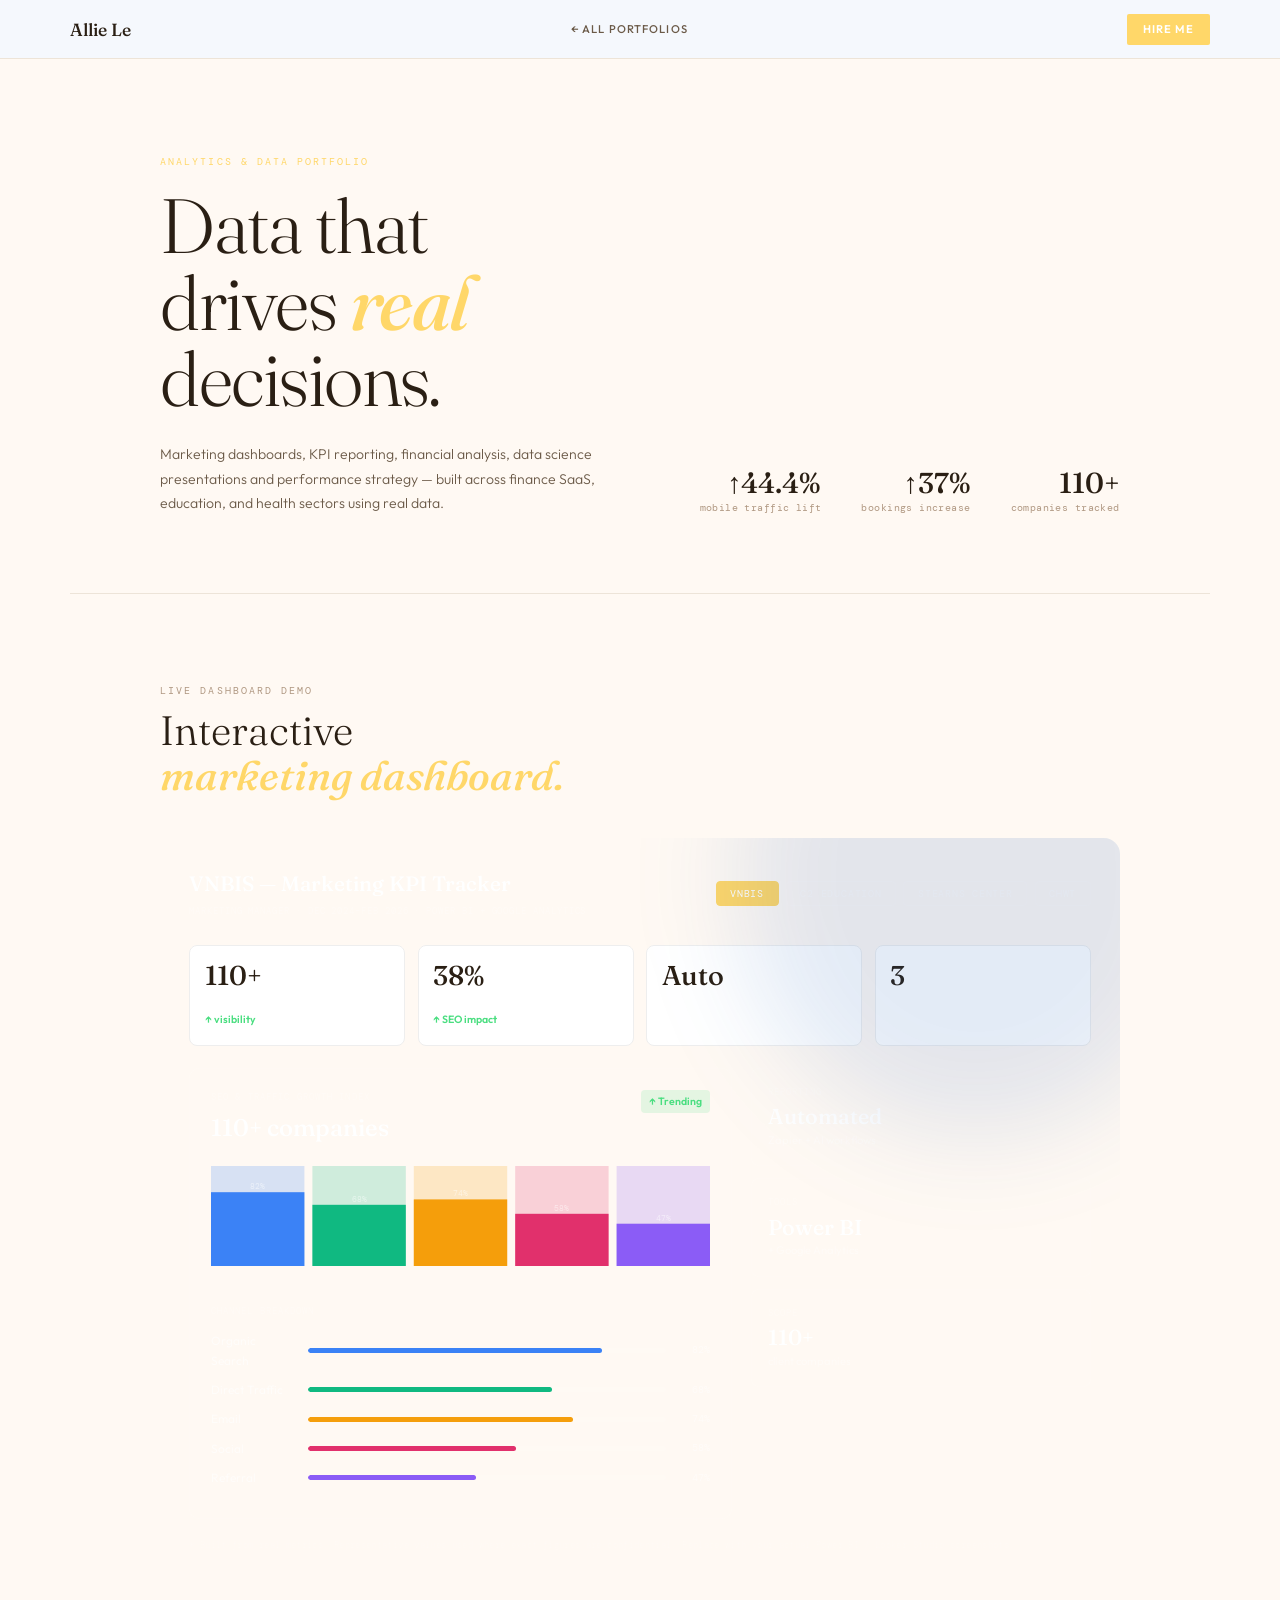
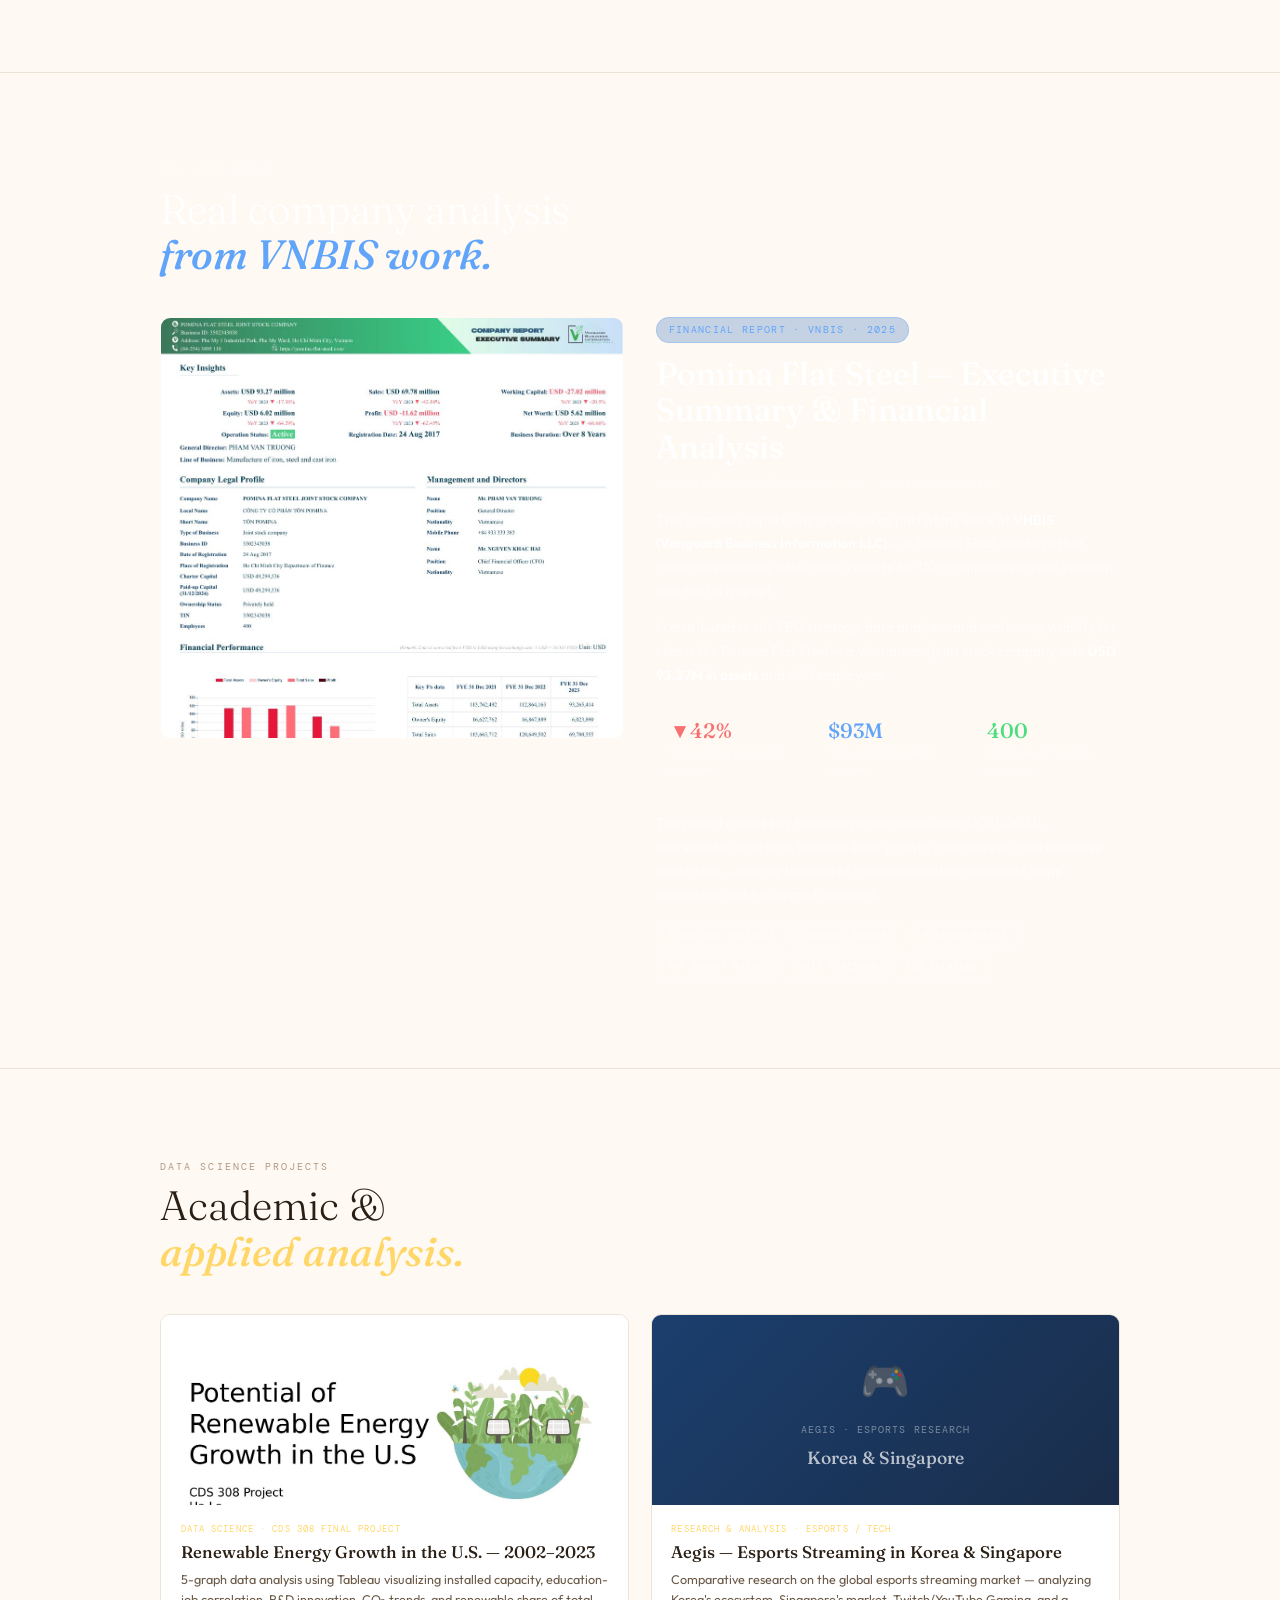
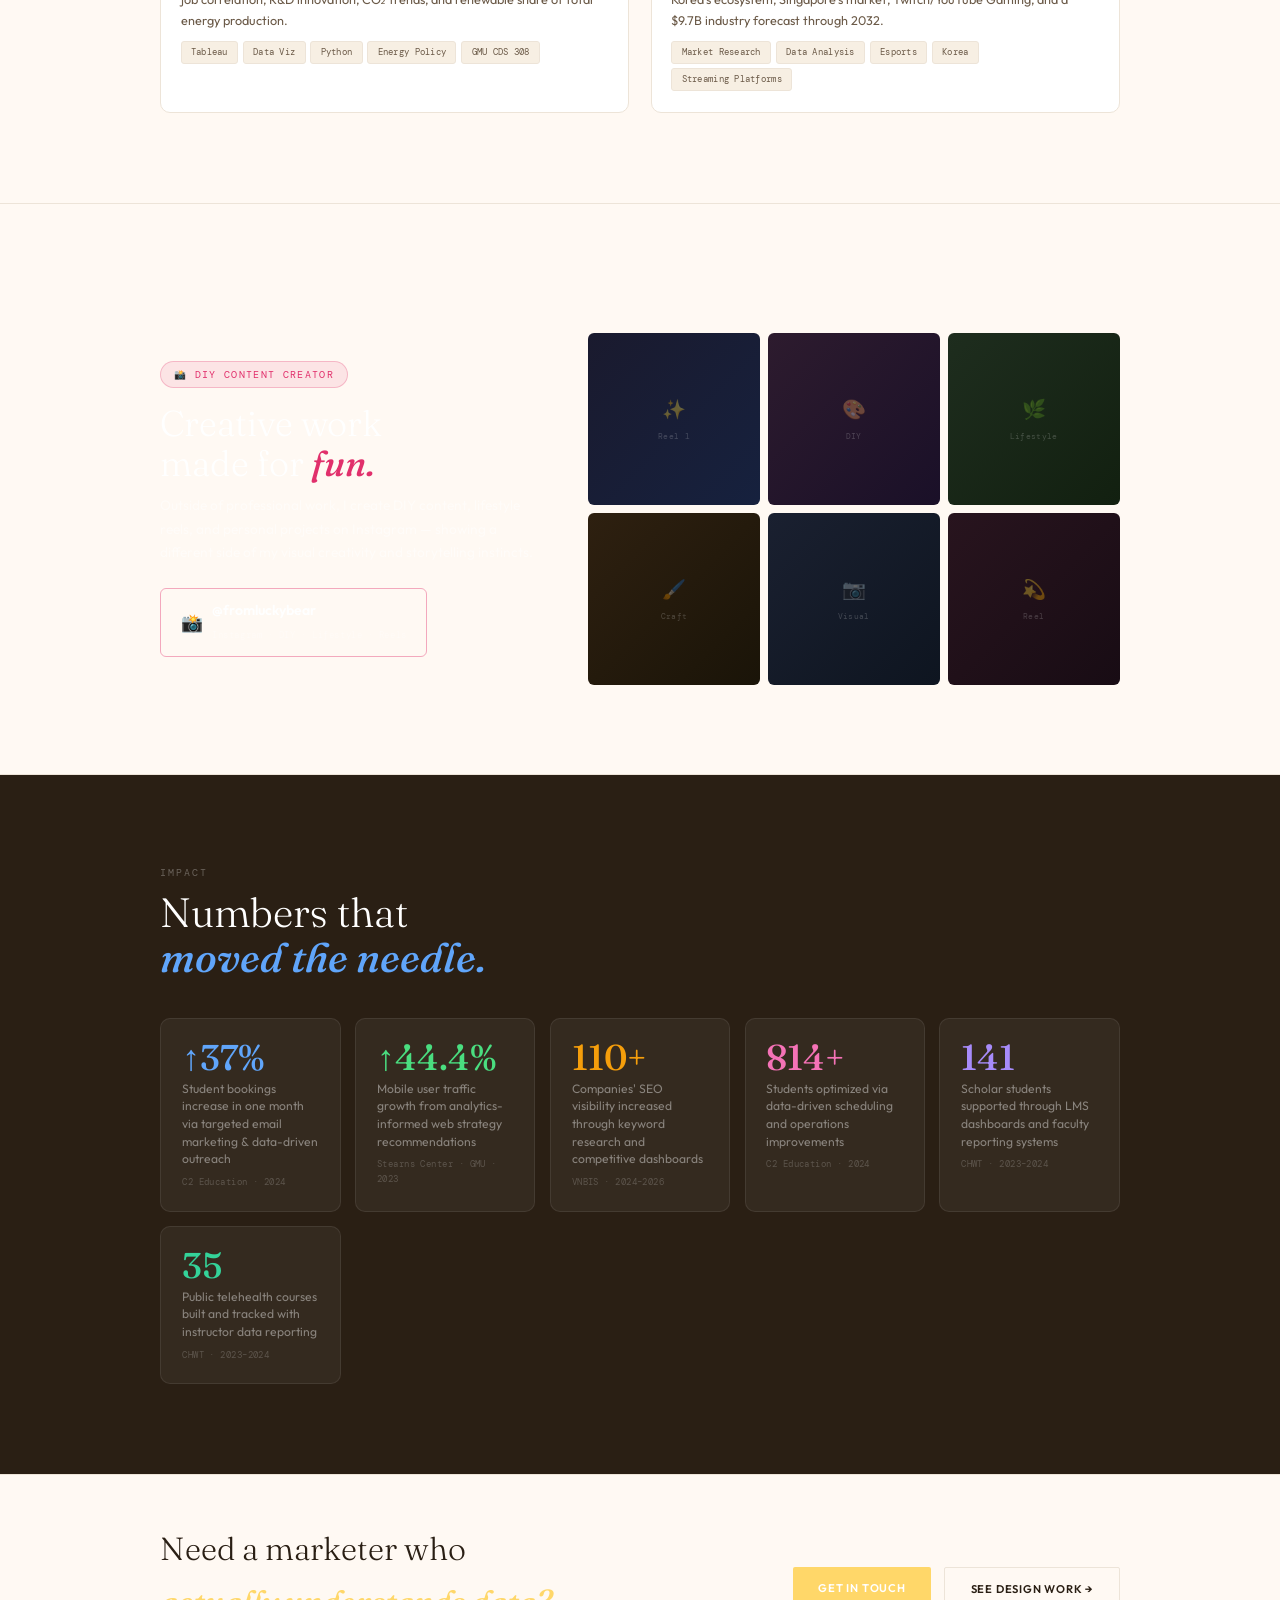
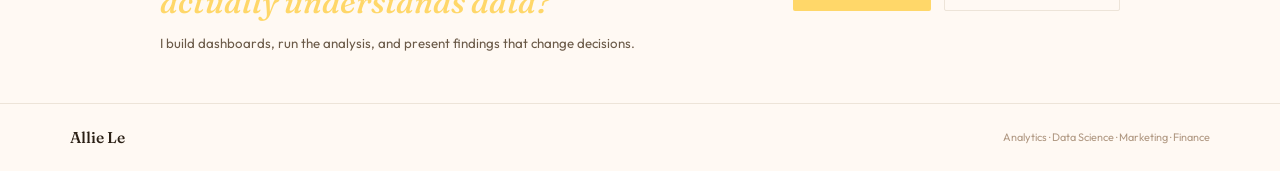
==== commit 3e8613d5: "Update analytics.html" ====
--- a/analytics.html
+++ b/analytics.html
@@ -41,7 +41,7 @@
     .s-title em{font-style:italic;font-weight:500;color:var(--acc)}
 
     /* LIVE DASHBOARD */
-    #dashboard{background:var(--warm)}
+    #dashboard{background:var(--dark)}
     .dash-inner{max-width:1100px;margin:0 auto;padding:clamp(3.5rem,7vw,6rem) var(--pad)}
     .db-wrap{background:var(--dark);border-radius:16px;padding:1.8rem;margin-top:2.5rem;overflow:hidden;position:relative}
     .db-wrap::before{content:'';position:absolute;top:-30%;right:-10%;width:50%;height:70%;border-radius:50%;background:rgba(26,95,180,.12);filter:blur(50px);pointer-events:none}
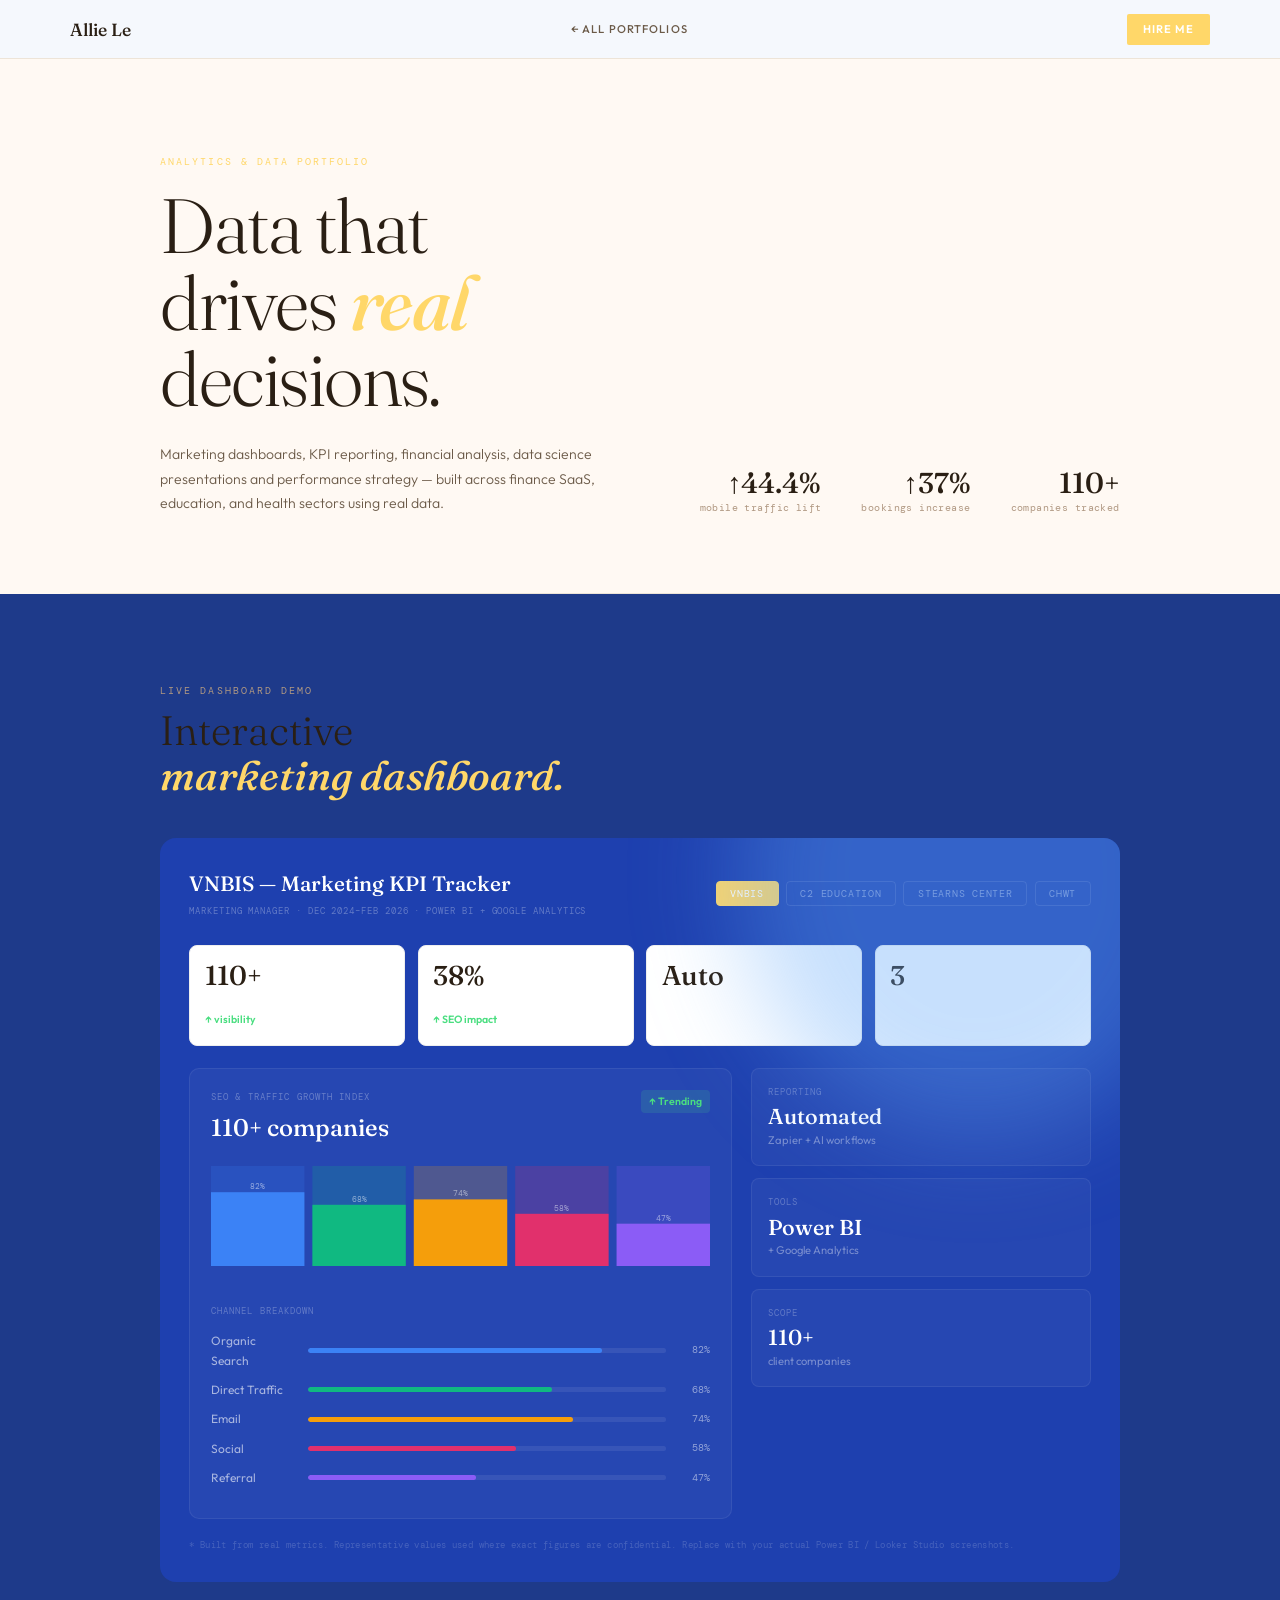
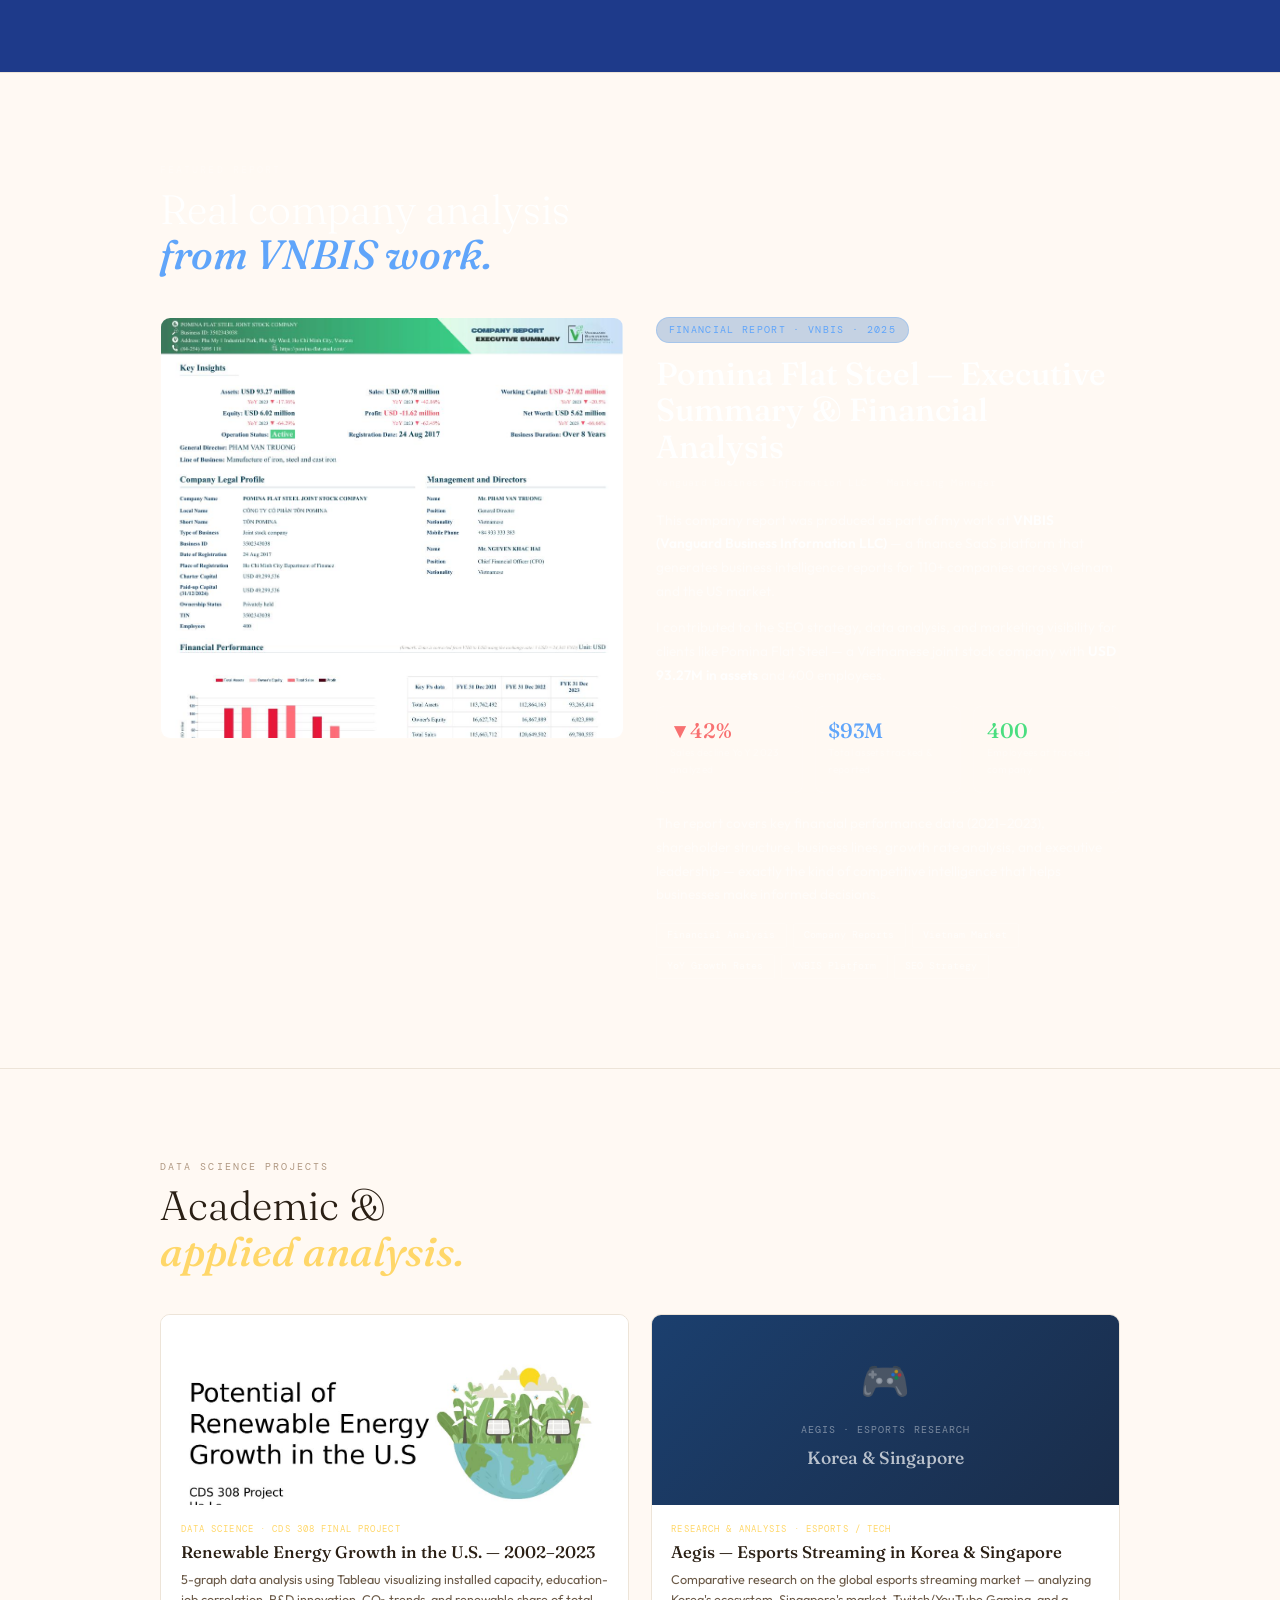
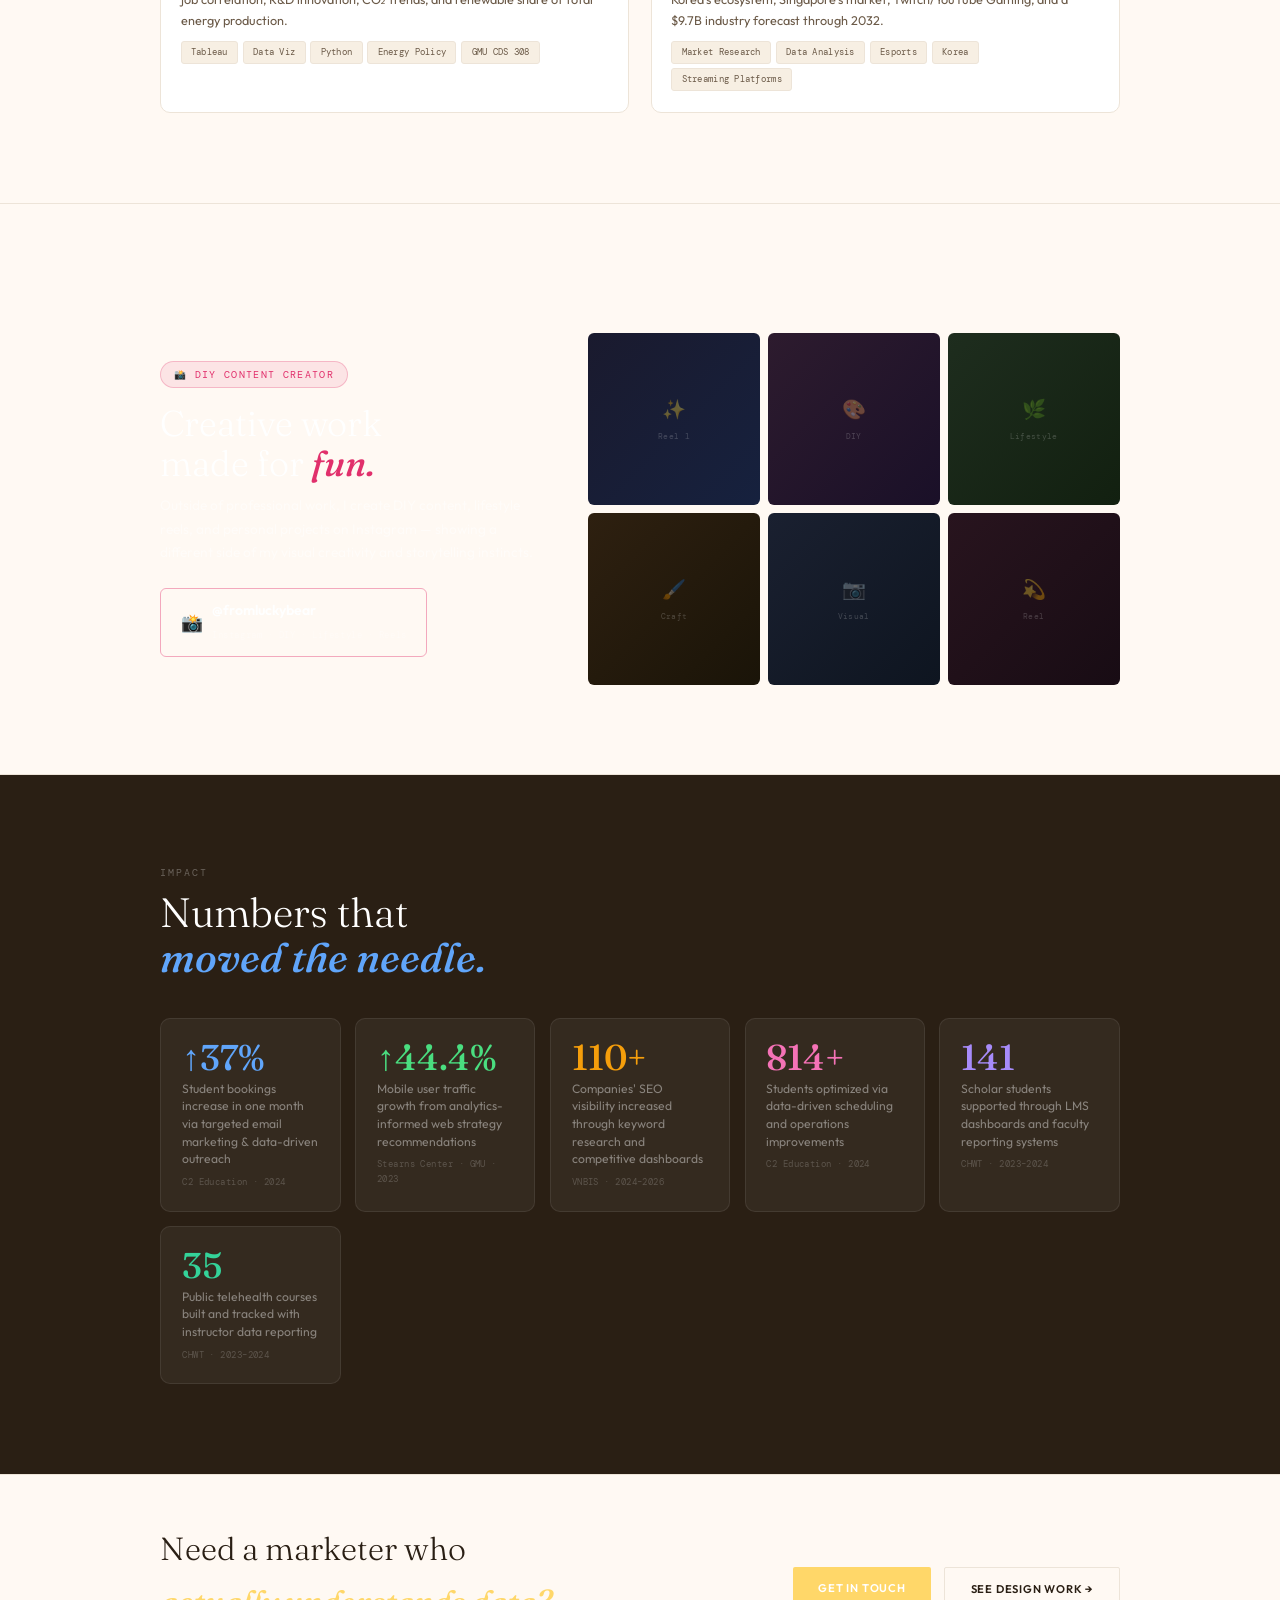
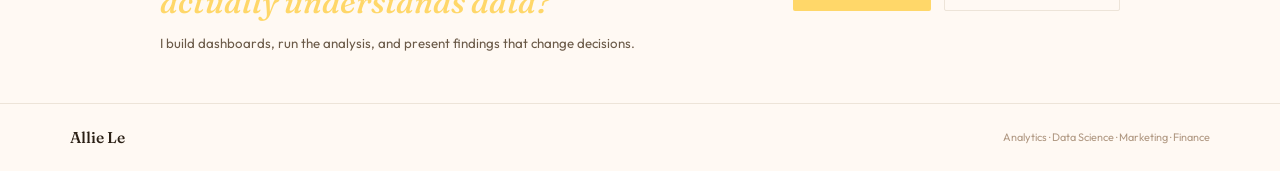
==== commit e610fa69: "Update analytics.html" ====
--- a/analytics.html
+++ b/analytics.html
@@ -40,11 +40,38 @@
     .s-title{font-family:'Fraunces',serif;font-size:clamp(1.8rem,3.2vw,3rem);font-weight:300;line-height:1.1}
     .s-title em{font-style:italic;font-weight:500;color:var(--acc)}
 
-    /* LIVE DASHBOARD */
-    #dashboard{background:var(--dark)}
-    .dash-inner{max-width:1100px;margin:0 auto;padding:clamp(3.5rem,7vw,6rem) var(--pad)}
-    .db-wrap{background:var(--dark);border-radius:16px;padding:1.8rem;margin-top:2.5rem;overflow:hidden;position:relative}
-    .db-wrap::before{content:'';position:absolute;top:-30%;right:-10%;width:50%;height:70%;border-radius:50%;background:rgba(26,95,180,.12);filter:blur(50px);pointer-events:none}
+  /* LIVE DASHBOARD */
+#dashboard {
+  background: #1e3a8a;
+}
+
+.dash-inner {
+  max-width: 1100px;
+  margin: 0 auto;
+  padding: clamp(3.5rem,7vw,6rem) var(--pad);
+}
+
+.db-wrap {
+  background: #1e40af;
+  border-radius: 16px;
+  padding: 1.8rem;
+  margin-top: 2.5rem;
+  overflow: hidden;
+  position: relative;
+}
+
+.db-wrap::before {
+  content: '';
+  position: absolute;
+  top: -30%;
+  right: -10%;
+  width: 50%;
+  height: 70%;
+  border-radius: 50%;
+  background: rgba(96,165,250,.35);
+  filter: blur(50px);
+  pointer-events: none;
+}
 
     /* tabs */
     .db-top{display:flex;align-items:center;justify-content:space-between;margin-bottom:1.6rem;flex-wrap:wrap;gap:1rem}
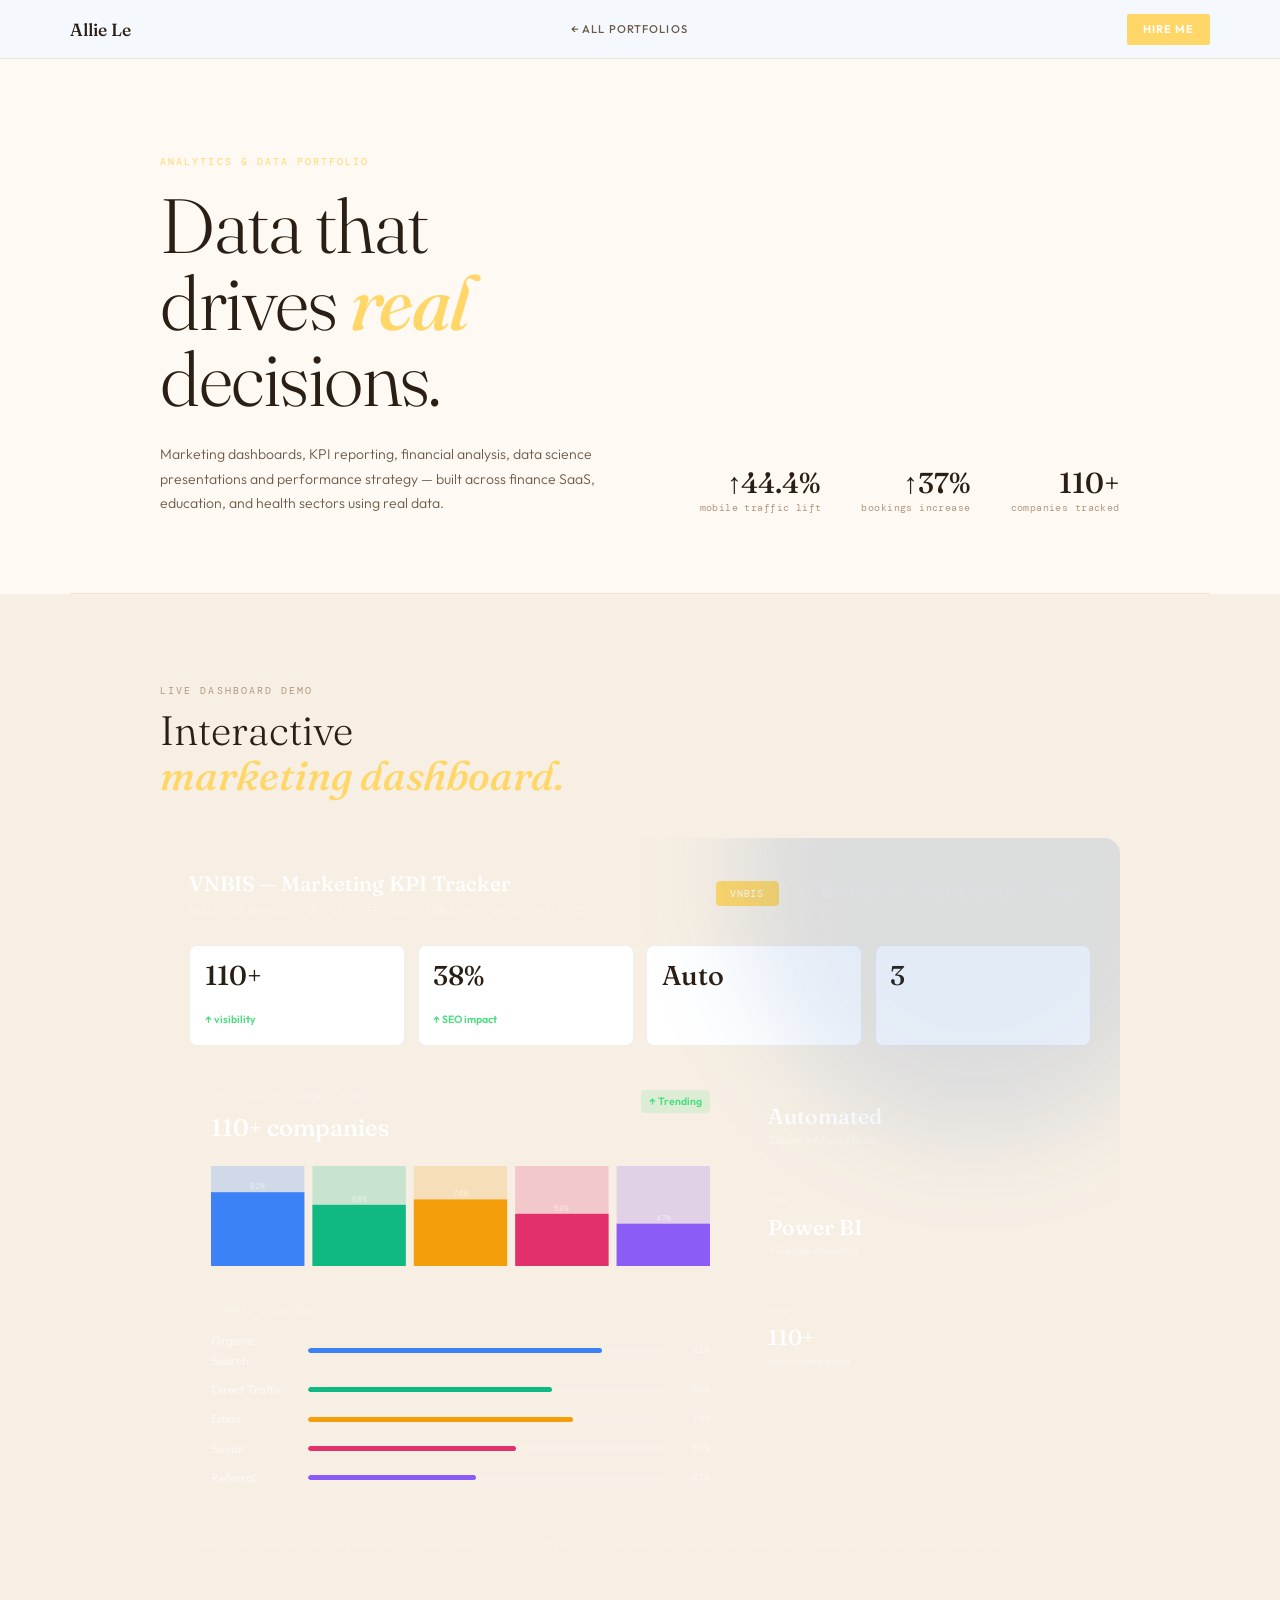
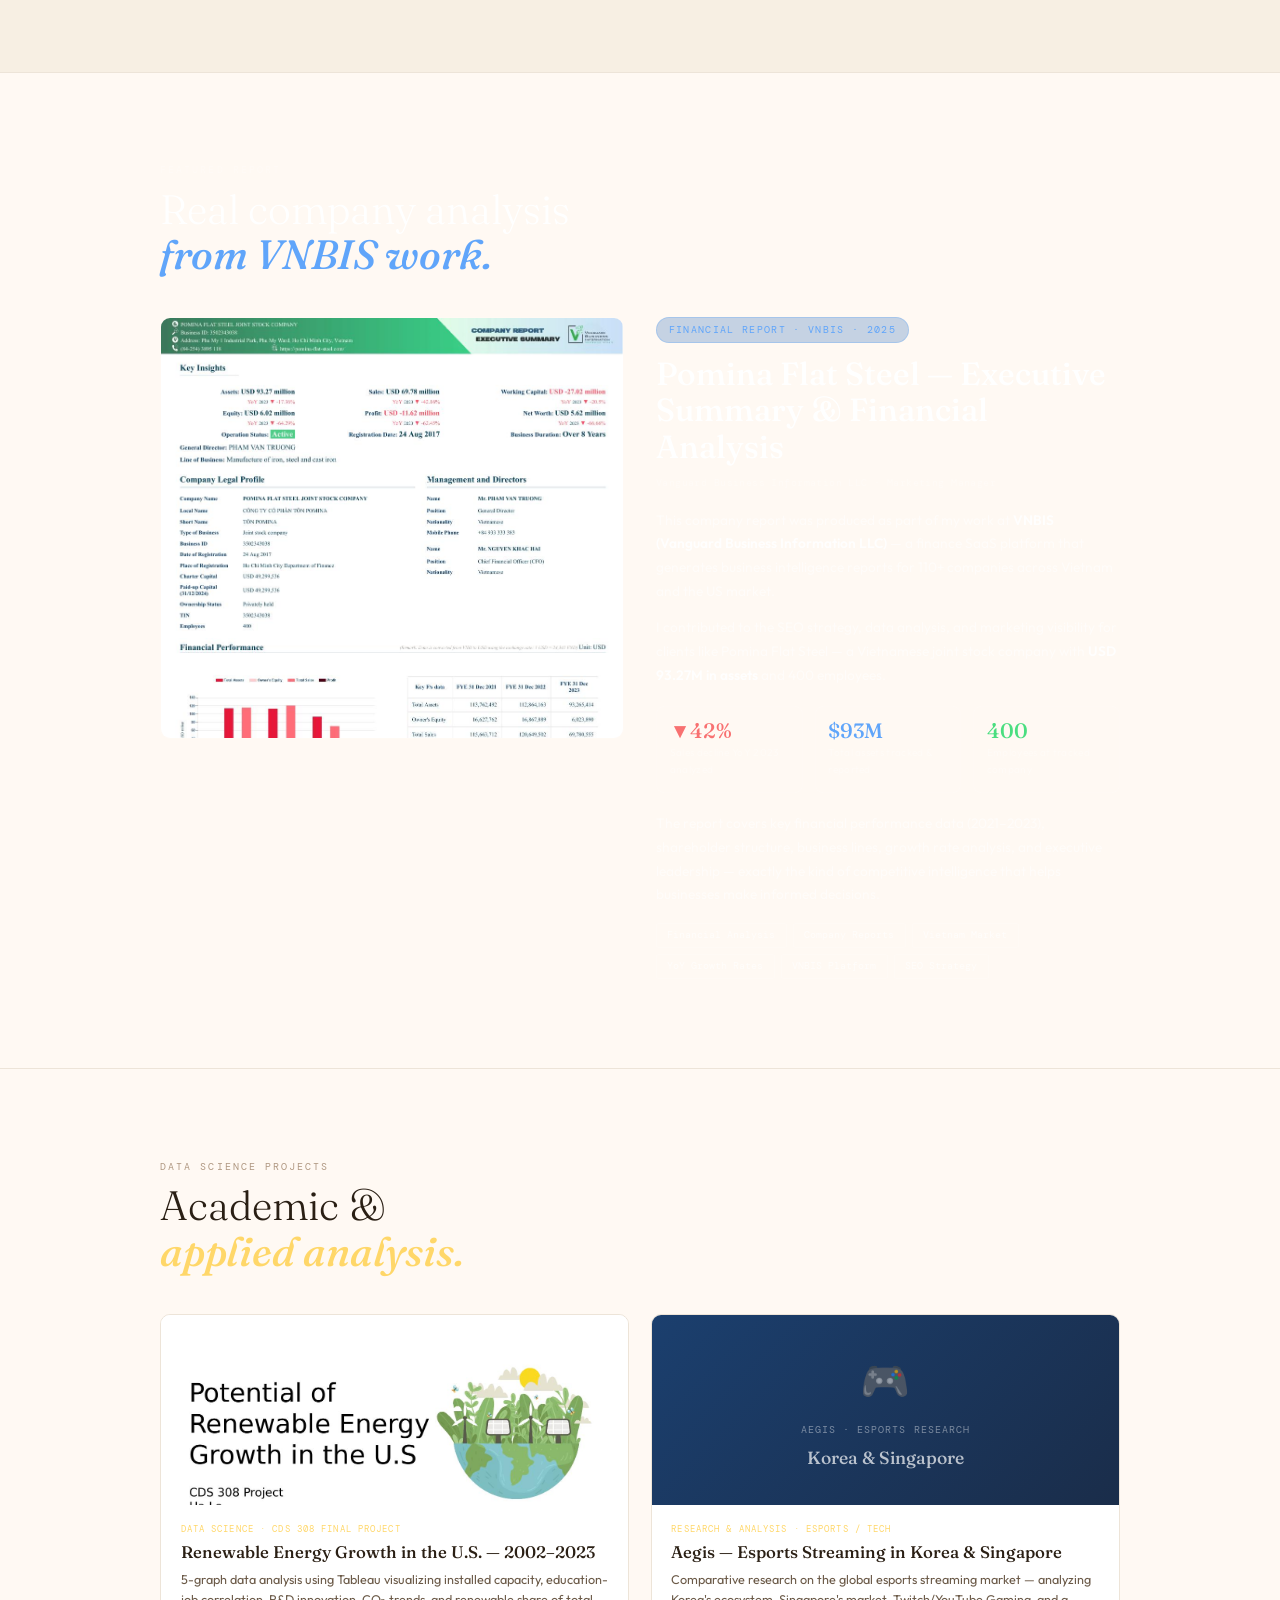
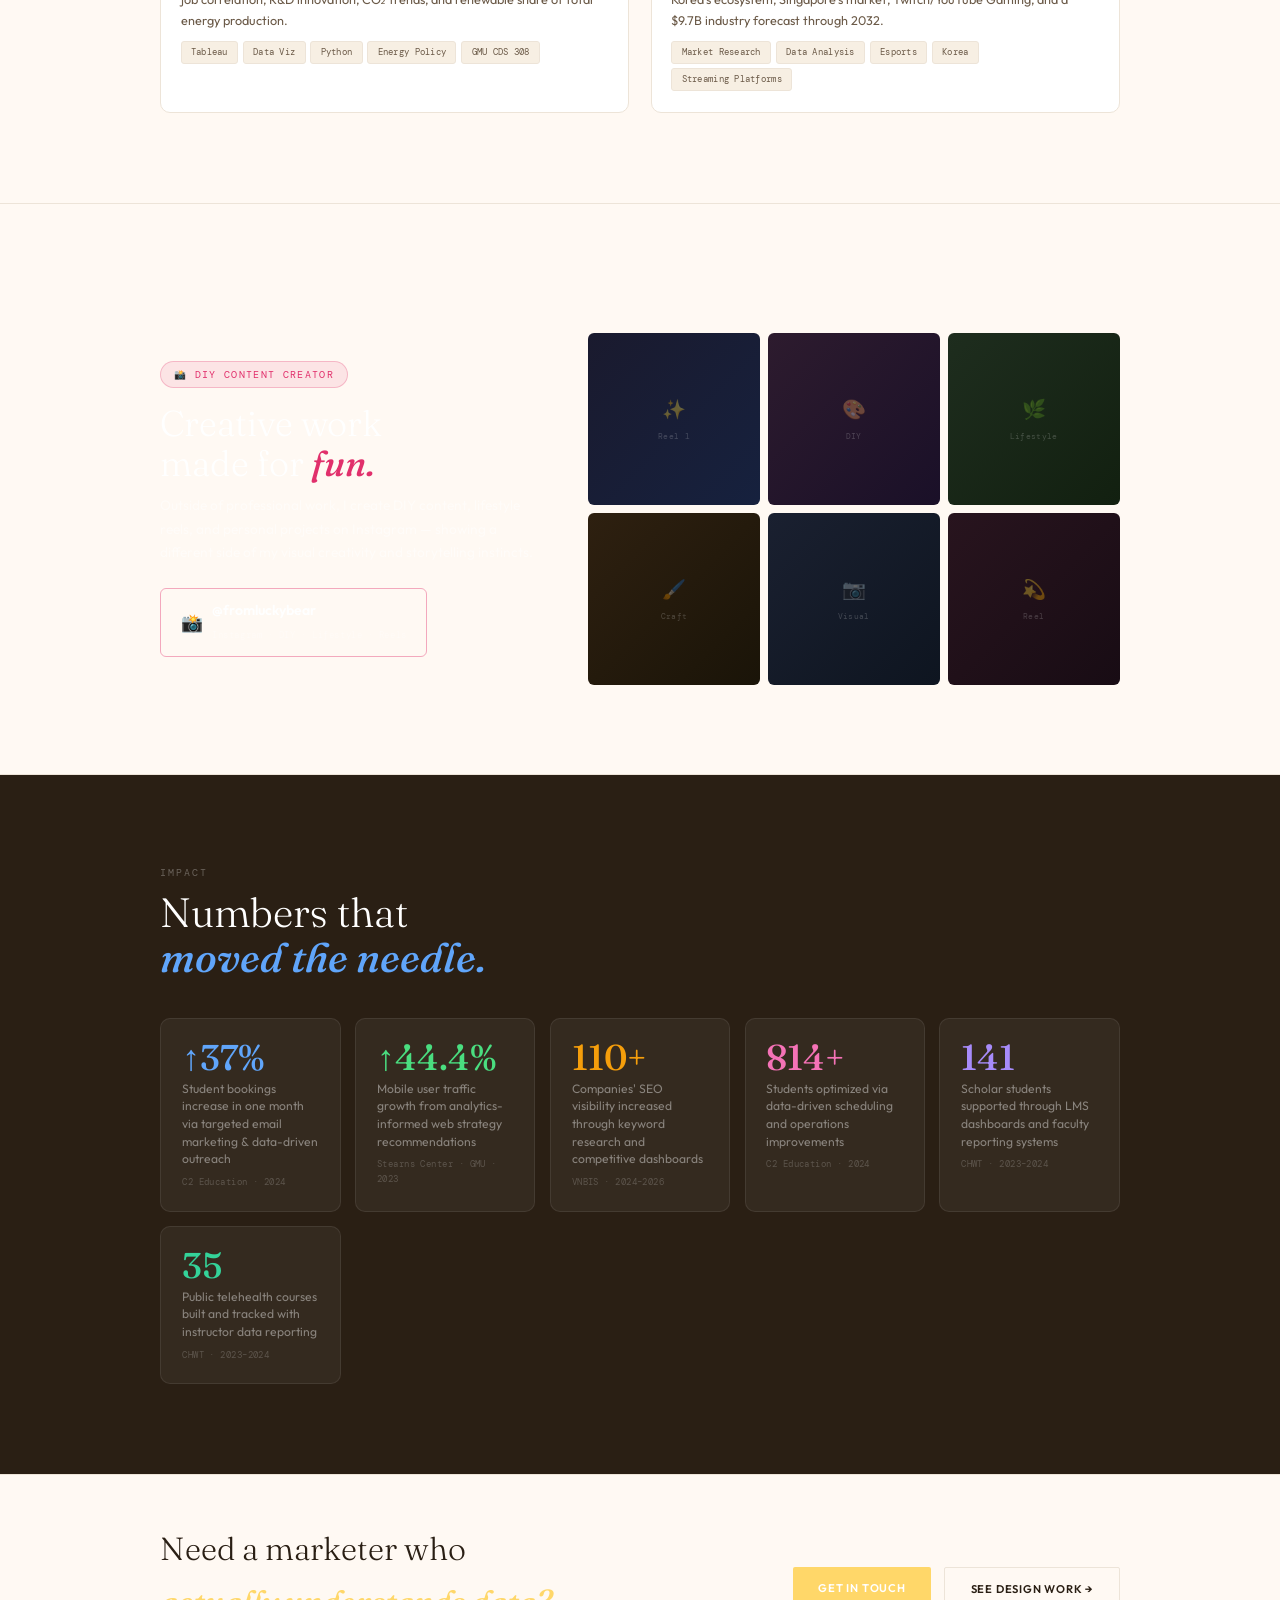
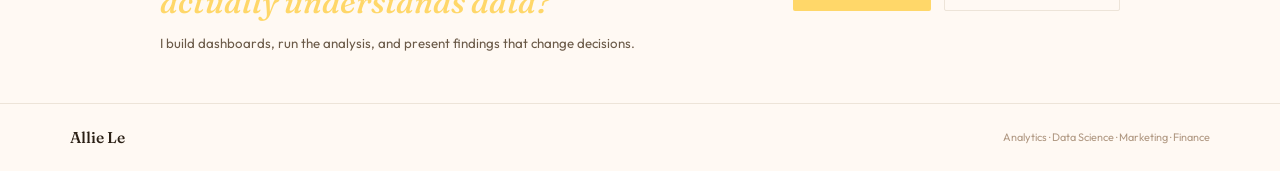
==== commit 867fb491: "Update analytics.html" ====
--- a/analytics.html
+++ b/analytics.html
@@ -40,39 +40,13 @@
     .s-title{font-family:'Fraunces',serif;font-size:clamp(1.8rem,3.2vw,3rem);font-weight:300;line-height:1.1}
     .s-title em{font-style:italic;font-weight:500;color:var(--acc)}
 
-  /* LIVE DASHBOARD */
-#dashboard {
-  background: #1e3a8a;
-}
-
-.dash-inner {
-  max-width: 1100px;
-  margin: 0 auto;
-  padding: clamp(3.5rem,7vw,6rem) var(--pad);
-}
-
-.db-wrap {
-  background: #1e40af;
-  border-radius: 16px;
-  padding: 1.8rem;
-  margin-top: 2.5rem;
-  overflow: hidden;
-  position: relative;
-}
-
-.db-wrap::before {
-  content: '';
-  position: absolute;
-  top: -30%;
-  right: -10%;
-  width: 50%;
-  height: 70%;
-  border-radius: 50%;
-  background: rgba(96,165,250,.35);
-  filter: blur(50px);
-  pointer-events: none;
-}
-
+  /* LIVE DASHBOARD */ 
+    
+    #dashboard{background:var(--warm)} 
+    .dash-inner{max-width:1100px;margin:0 auto;padding:clamp(3.5rem,7vw,6rem) var(--pad)} 
+    .db-wrap{background:var(--dark);border-radius:16px;padding:1.8rem;margin-top:2.5rem;overflow:hidden;position:relative} 
+    .db-wrap::before{content:'';position:absolute;top:-30%;right:-10%;width:50%;height:70%;border-radius:50%;background:rgba(26,95,180,.12);filter:blur(50px);pointer-events:none}
+    
     /* tabs */
     .db-top{display:flex;align-items:center;justify-content:space-between;margin-bottom:1.6rem;flex-wrap:wrap;gap:1rem}
     .db-title{font-family:'Fraunces',serif;font-size:1.3rem;font-weight:500;color:#fff}
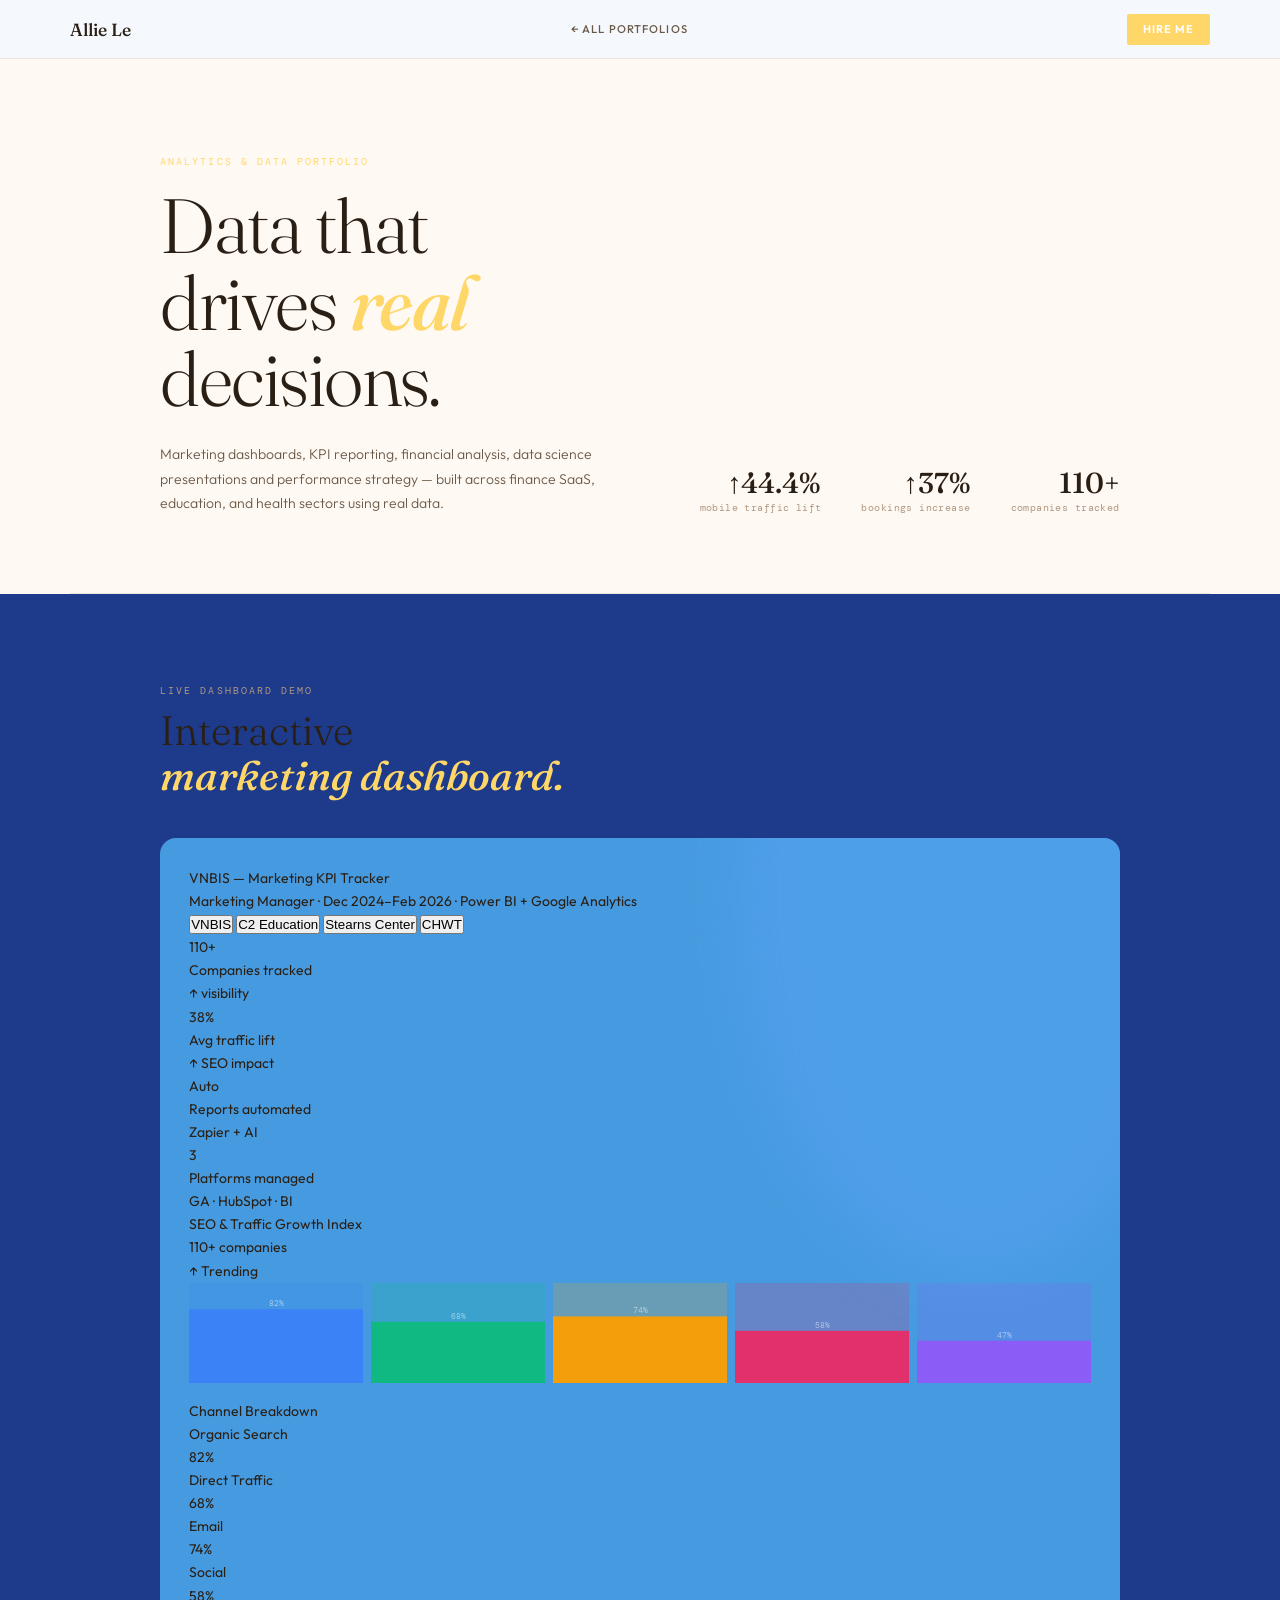
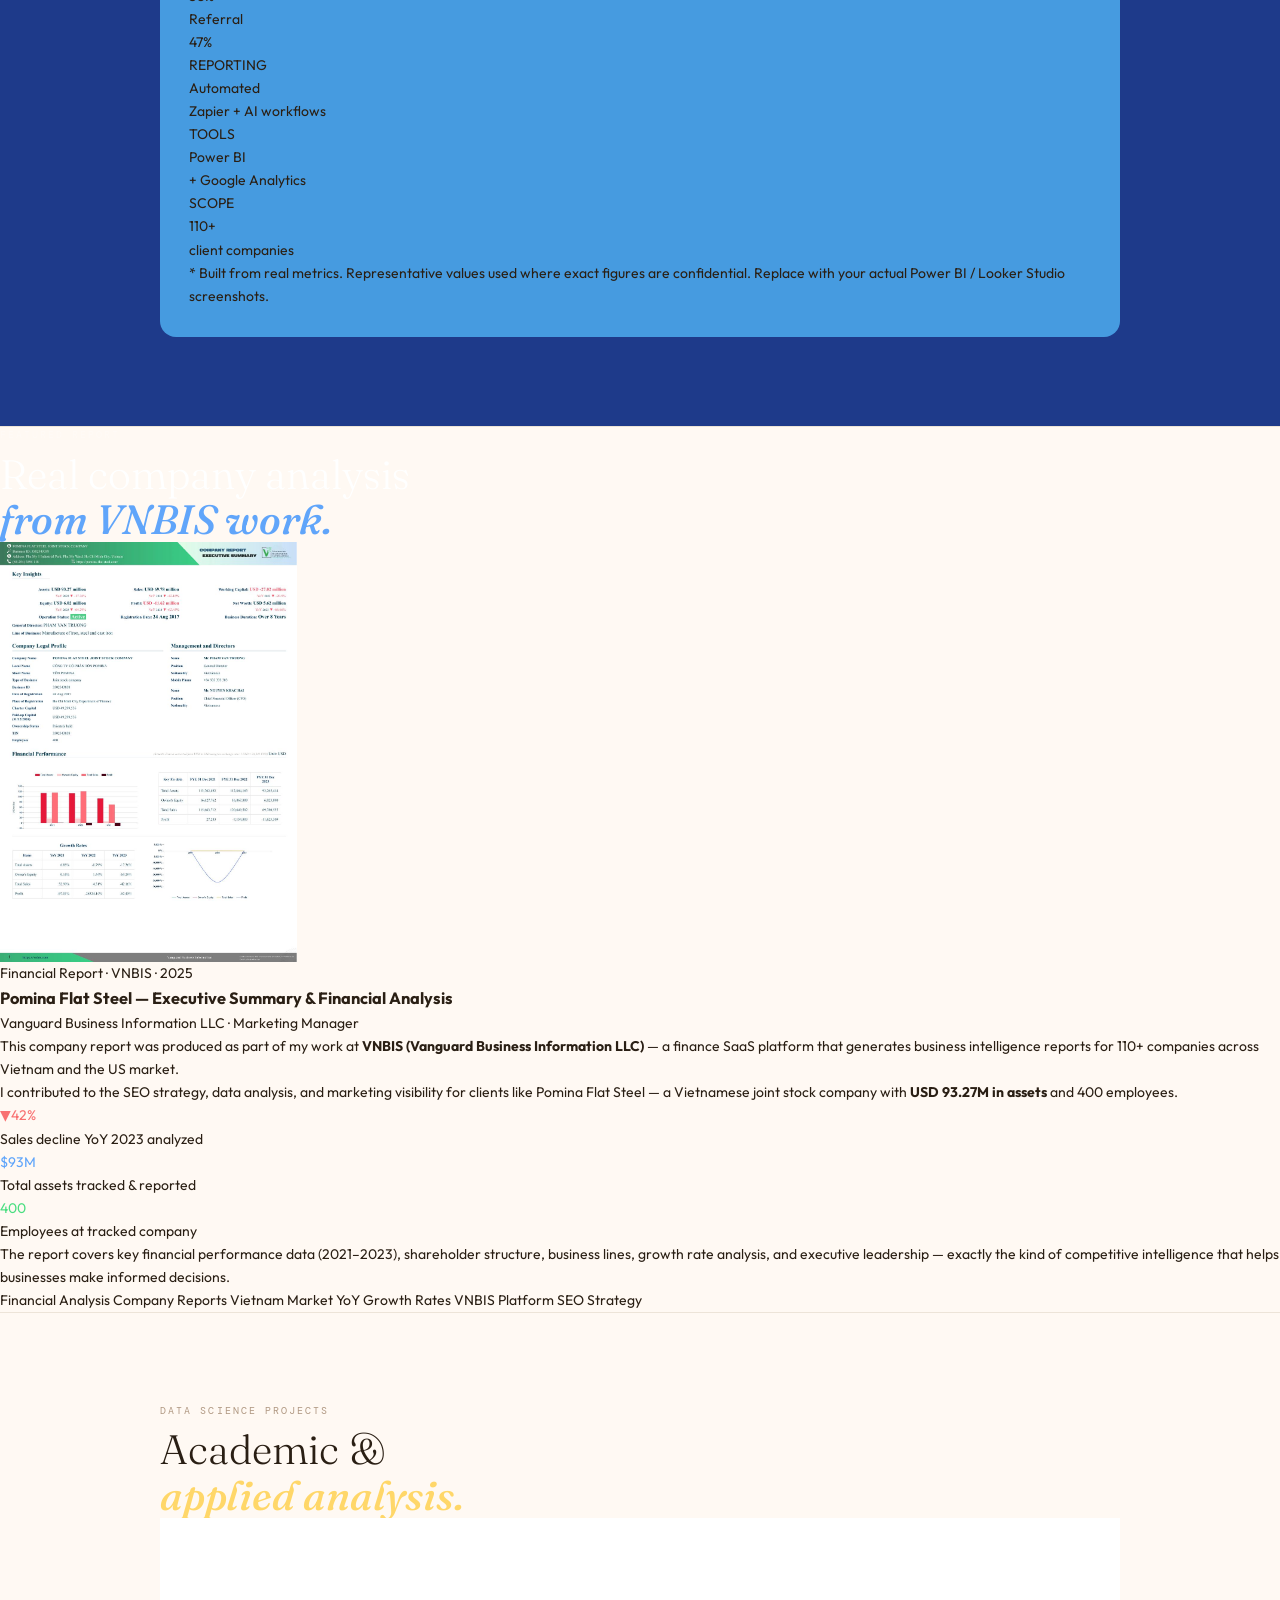
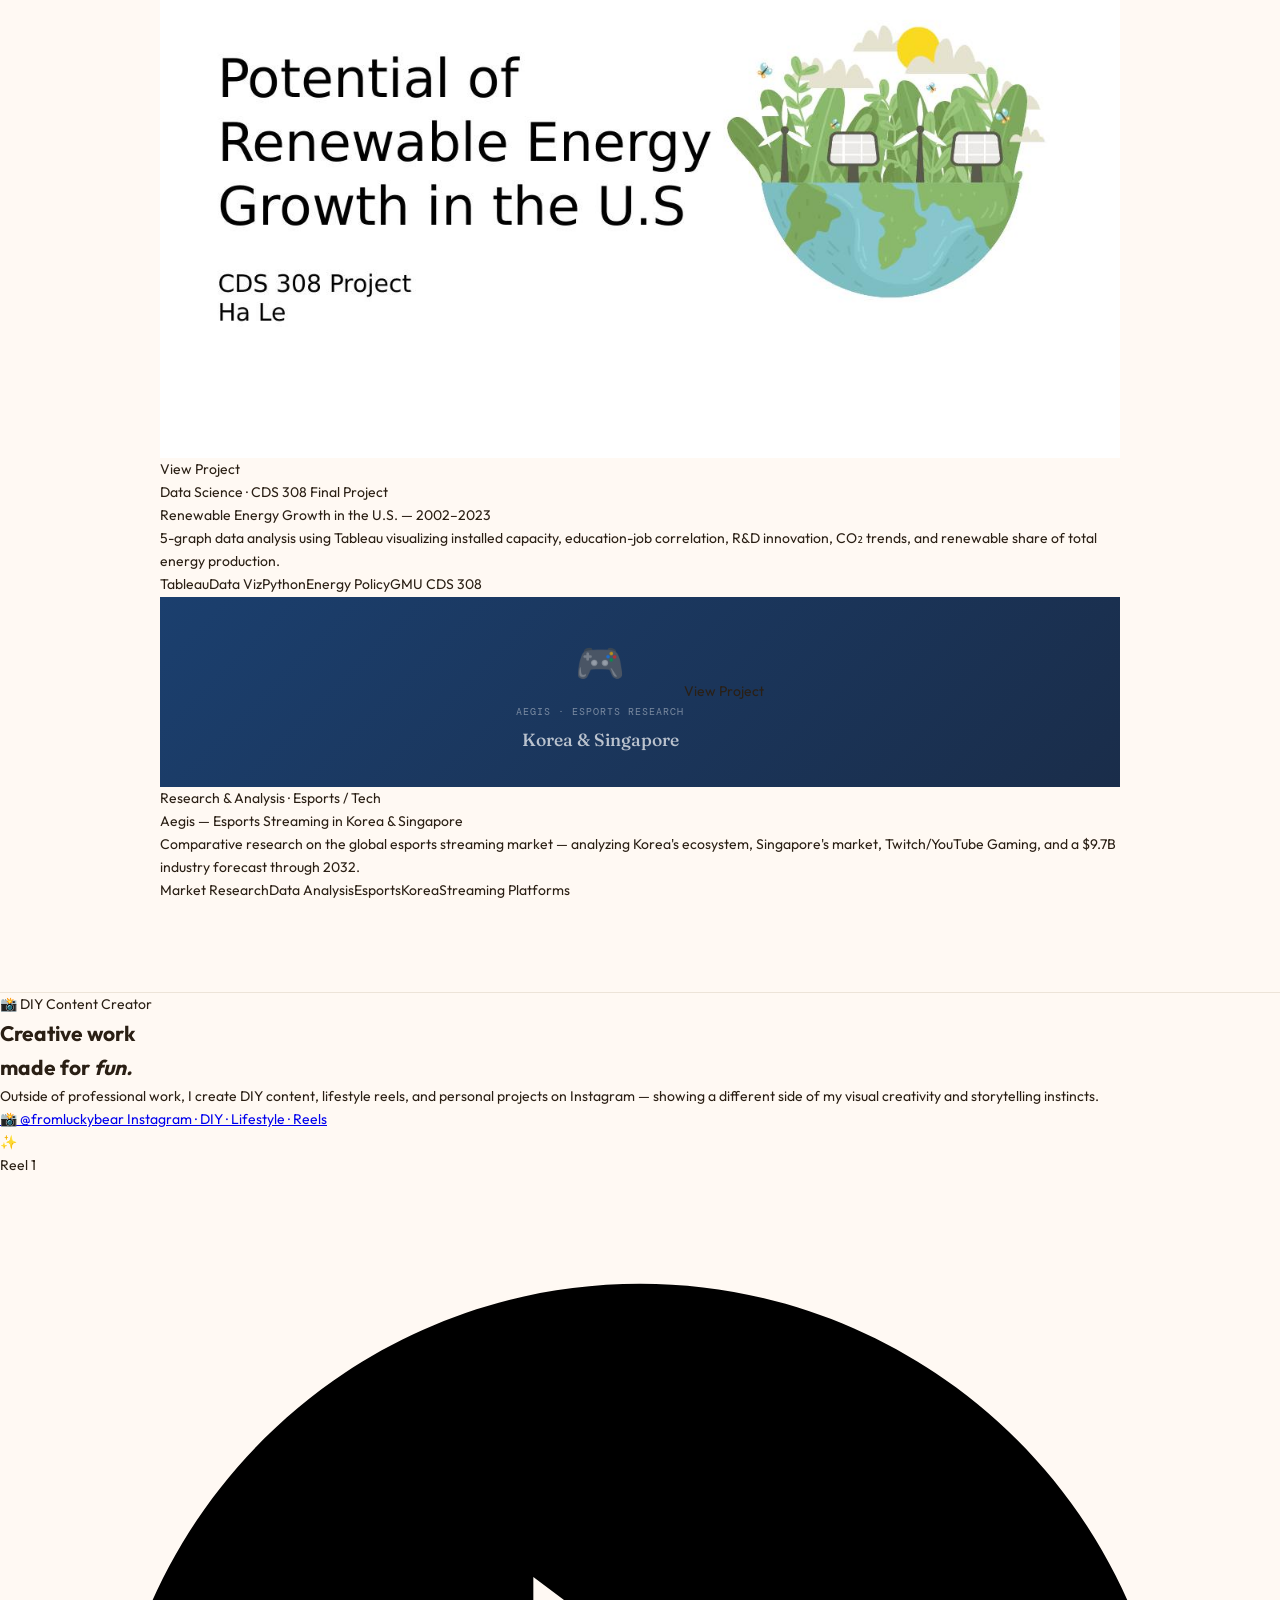
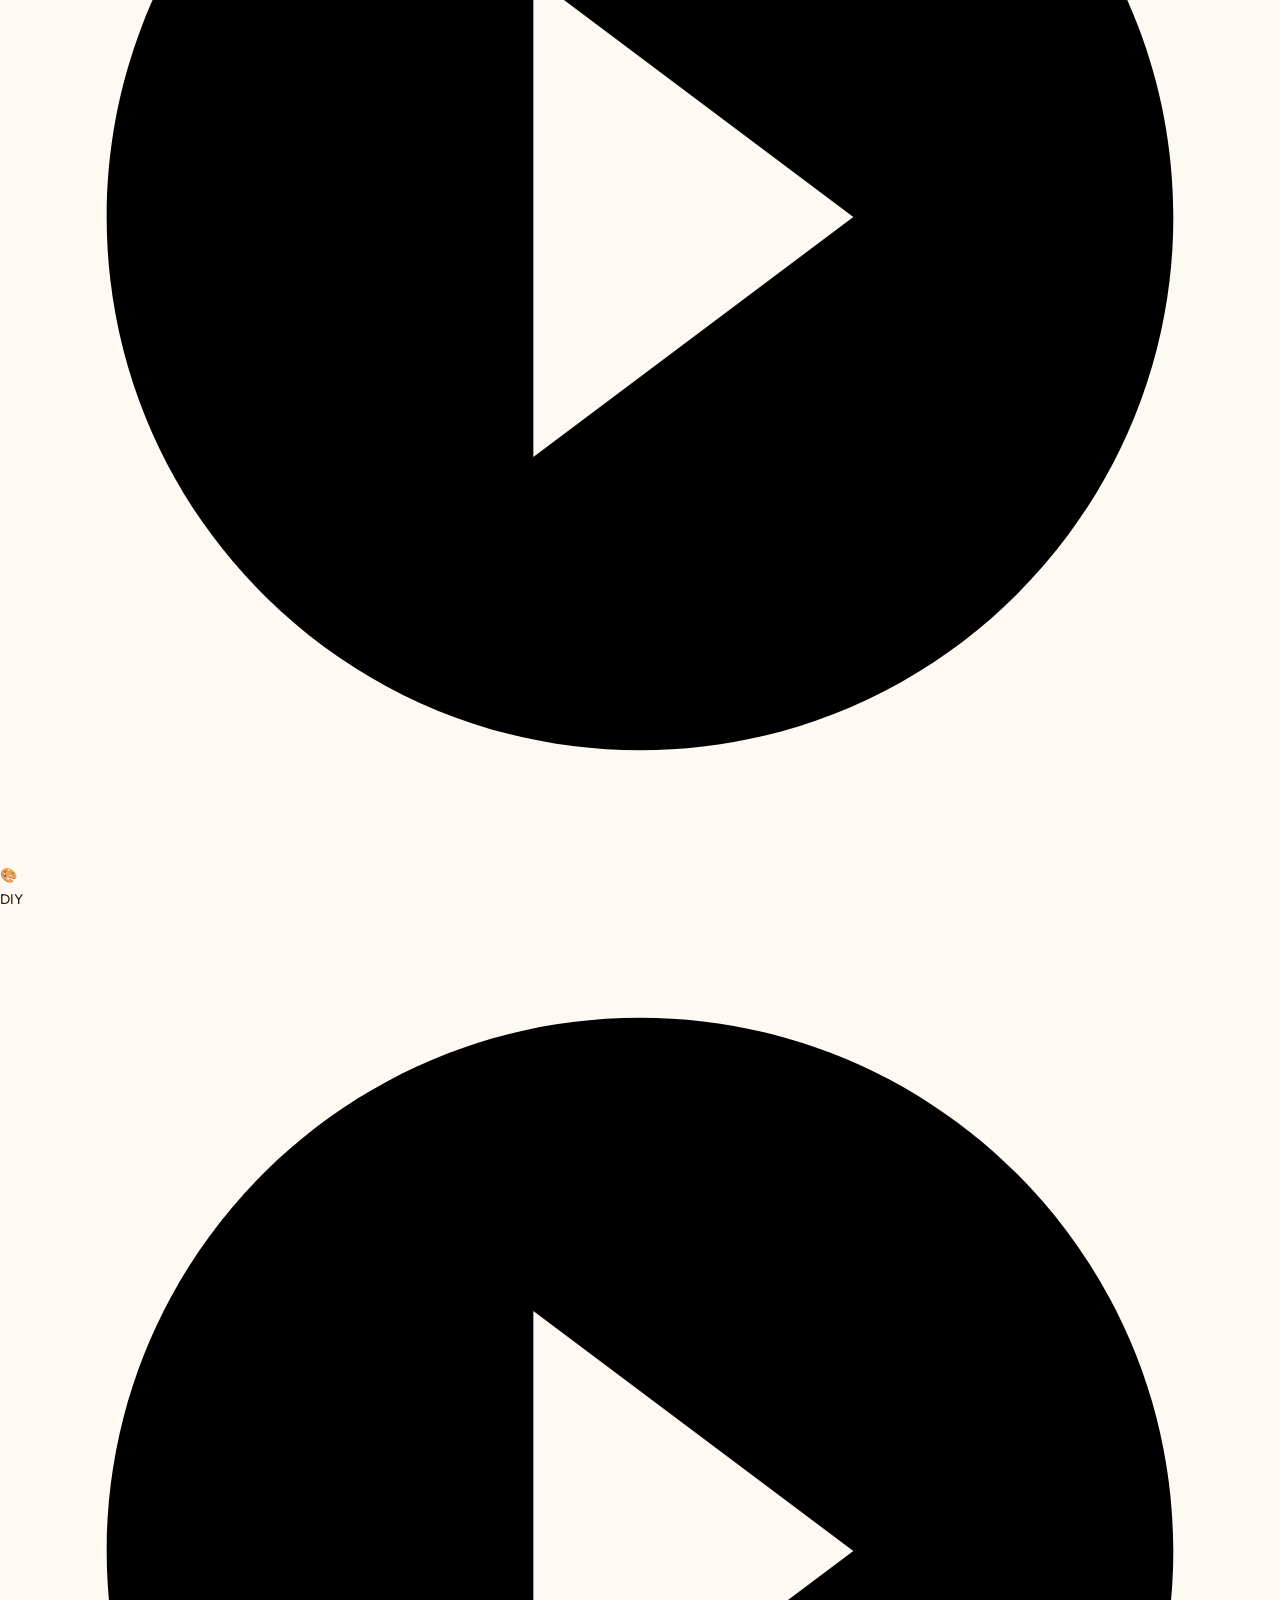
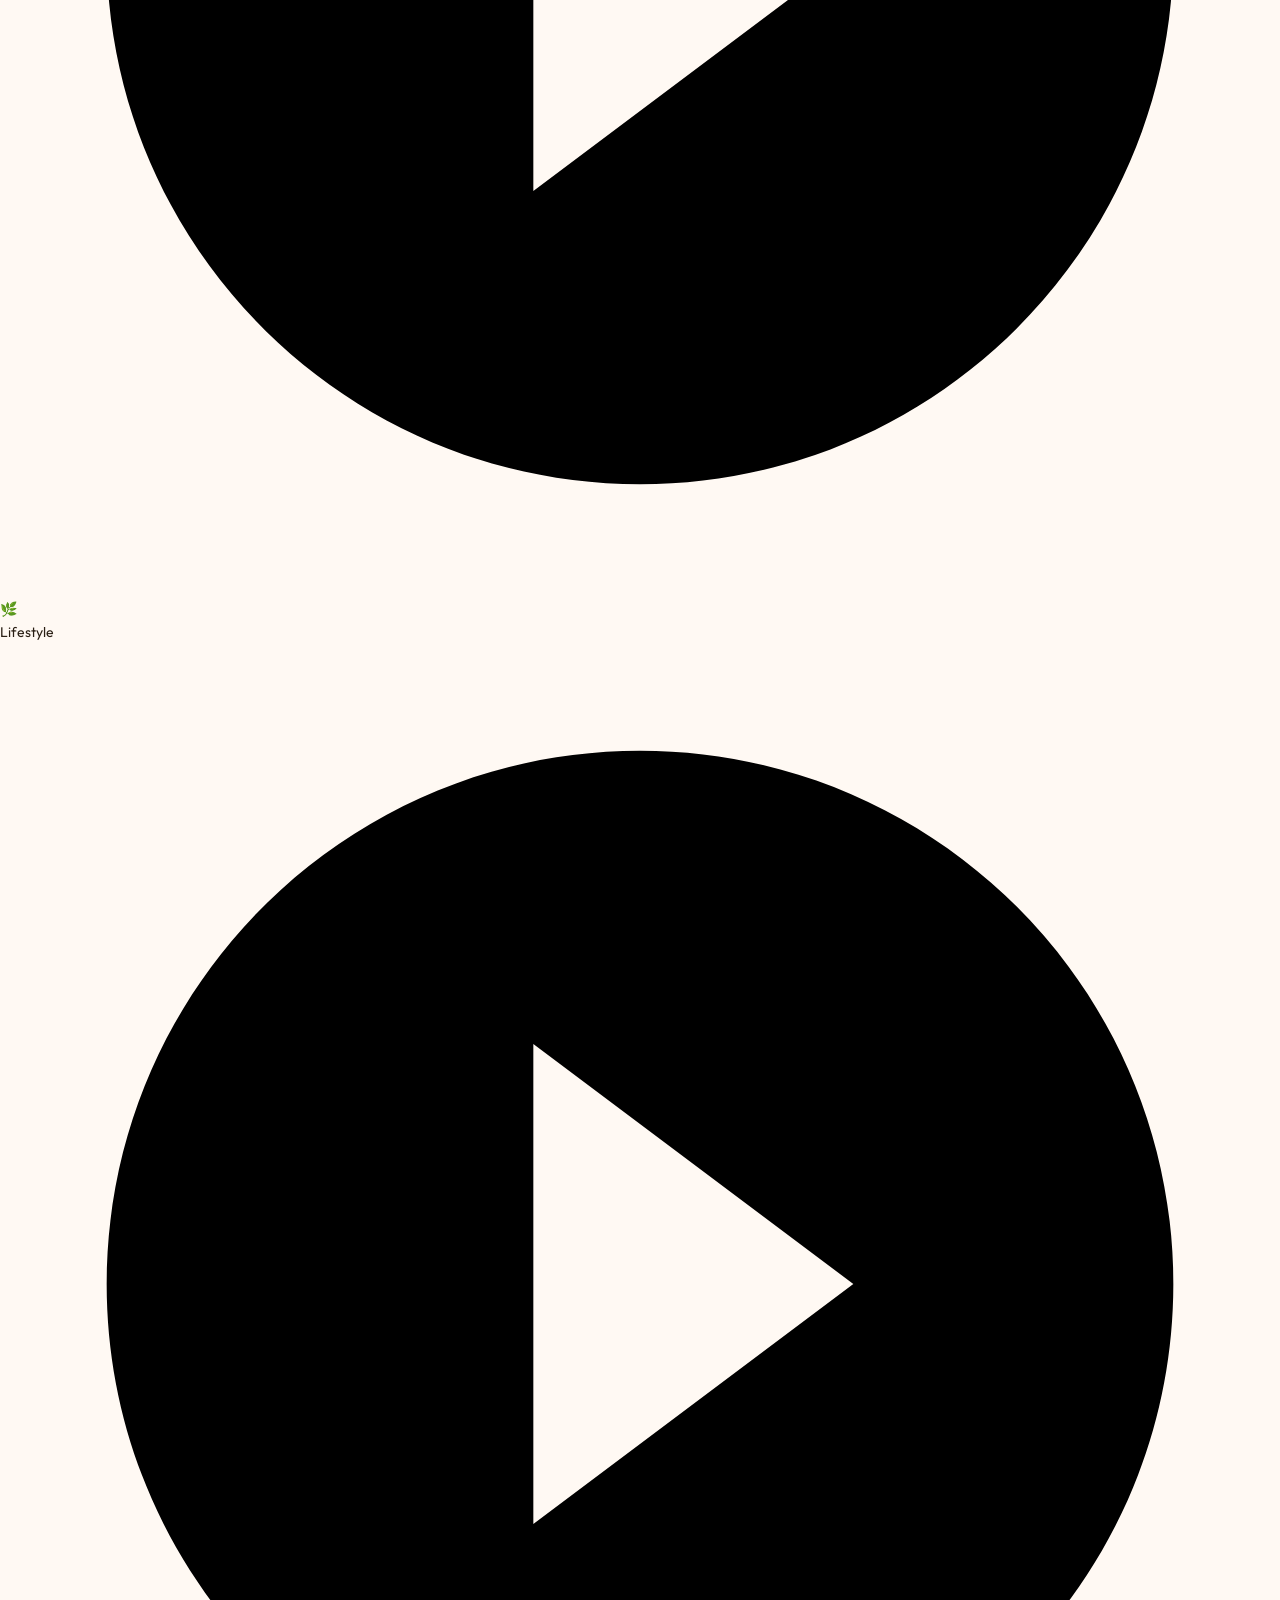
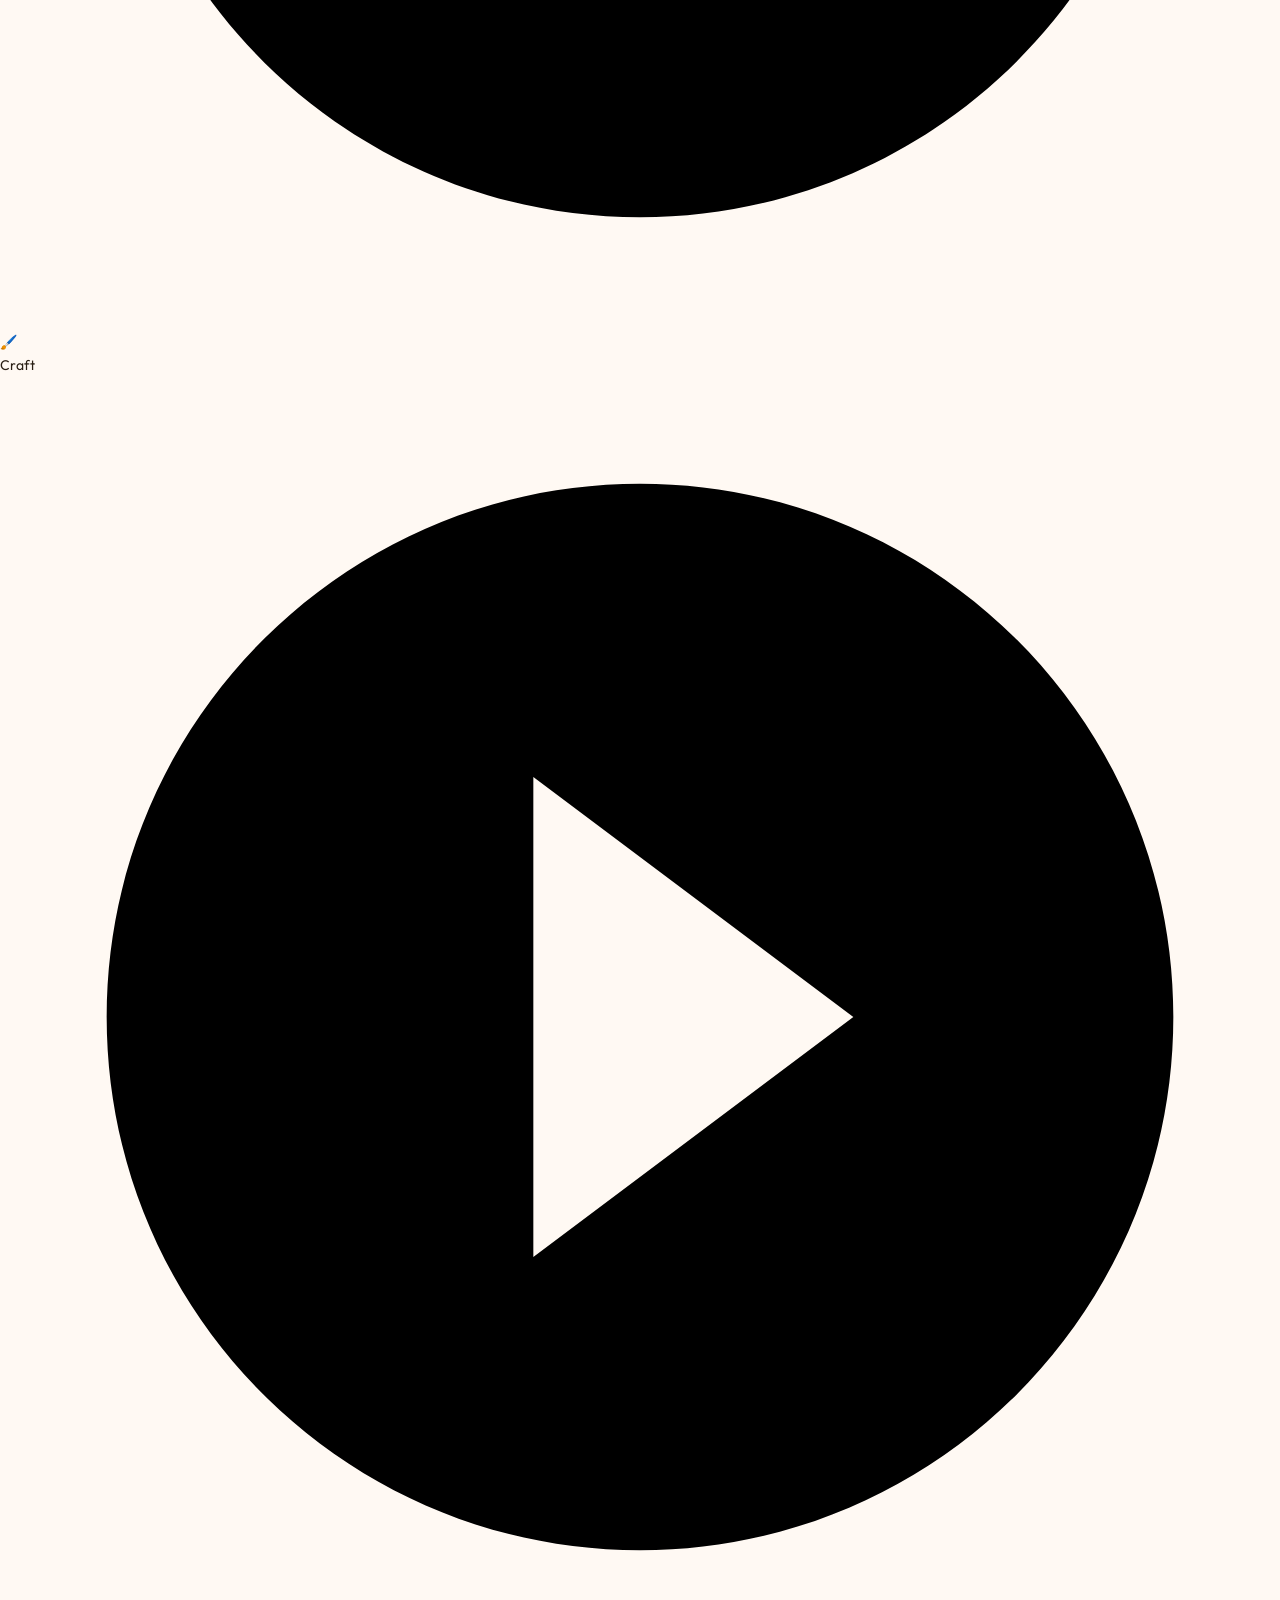
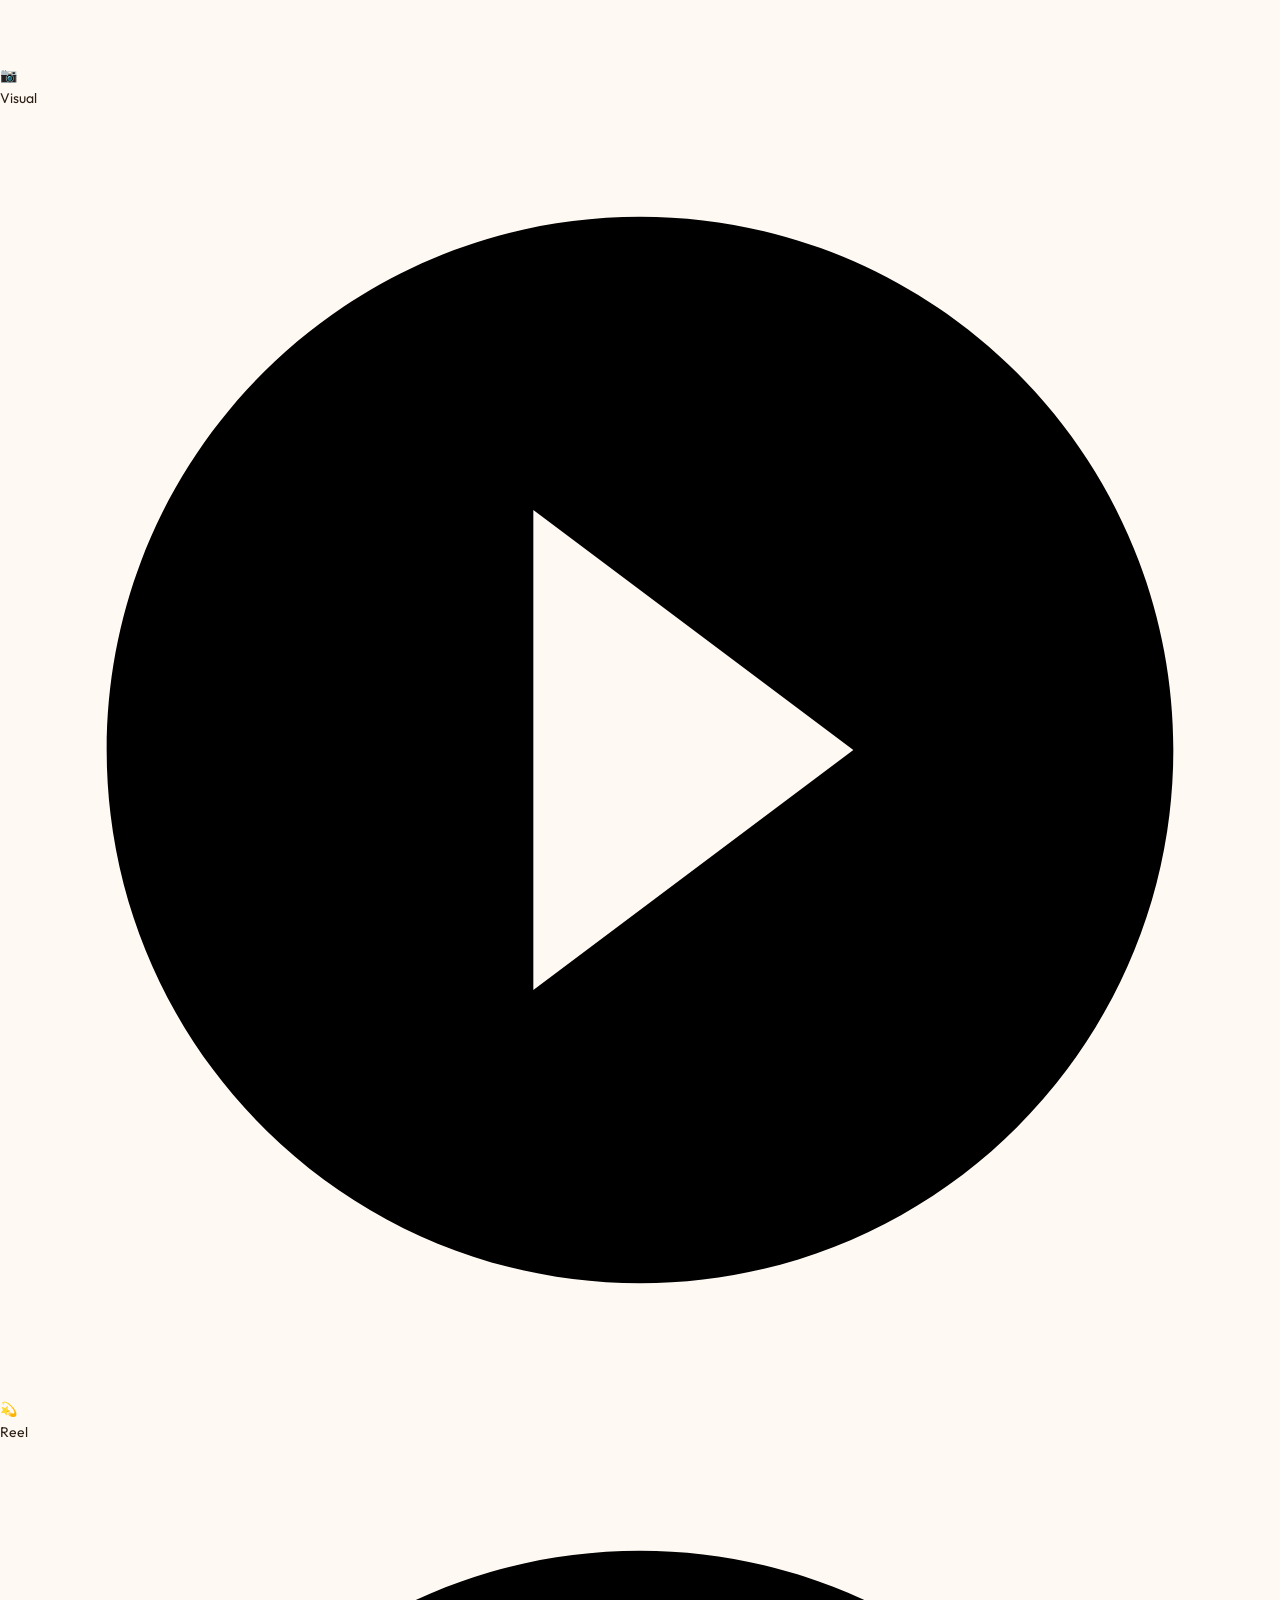
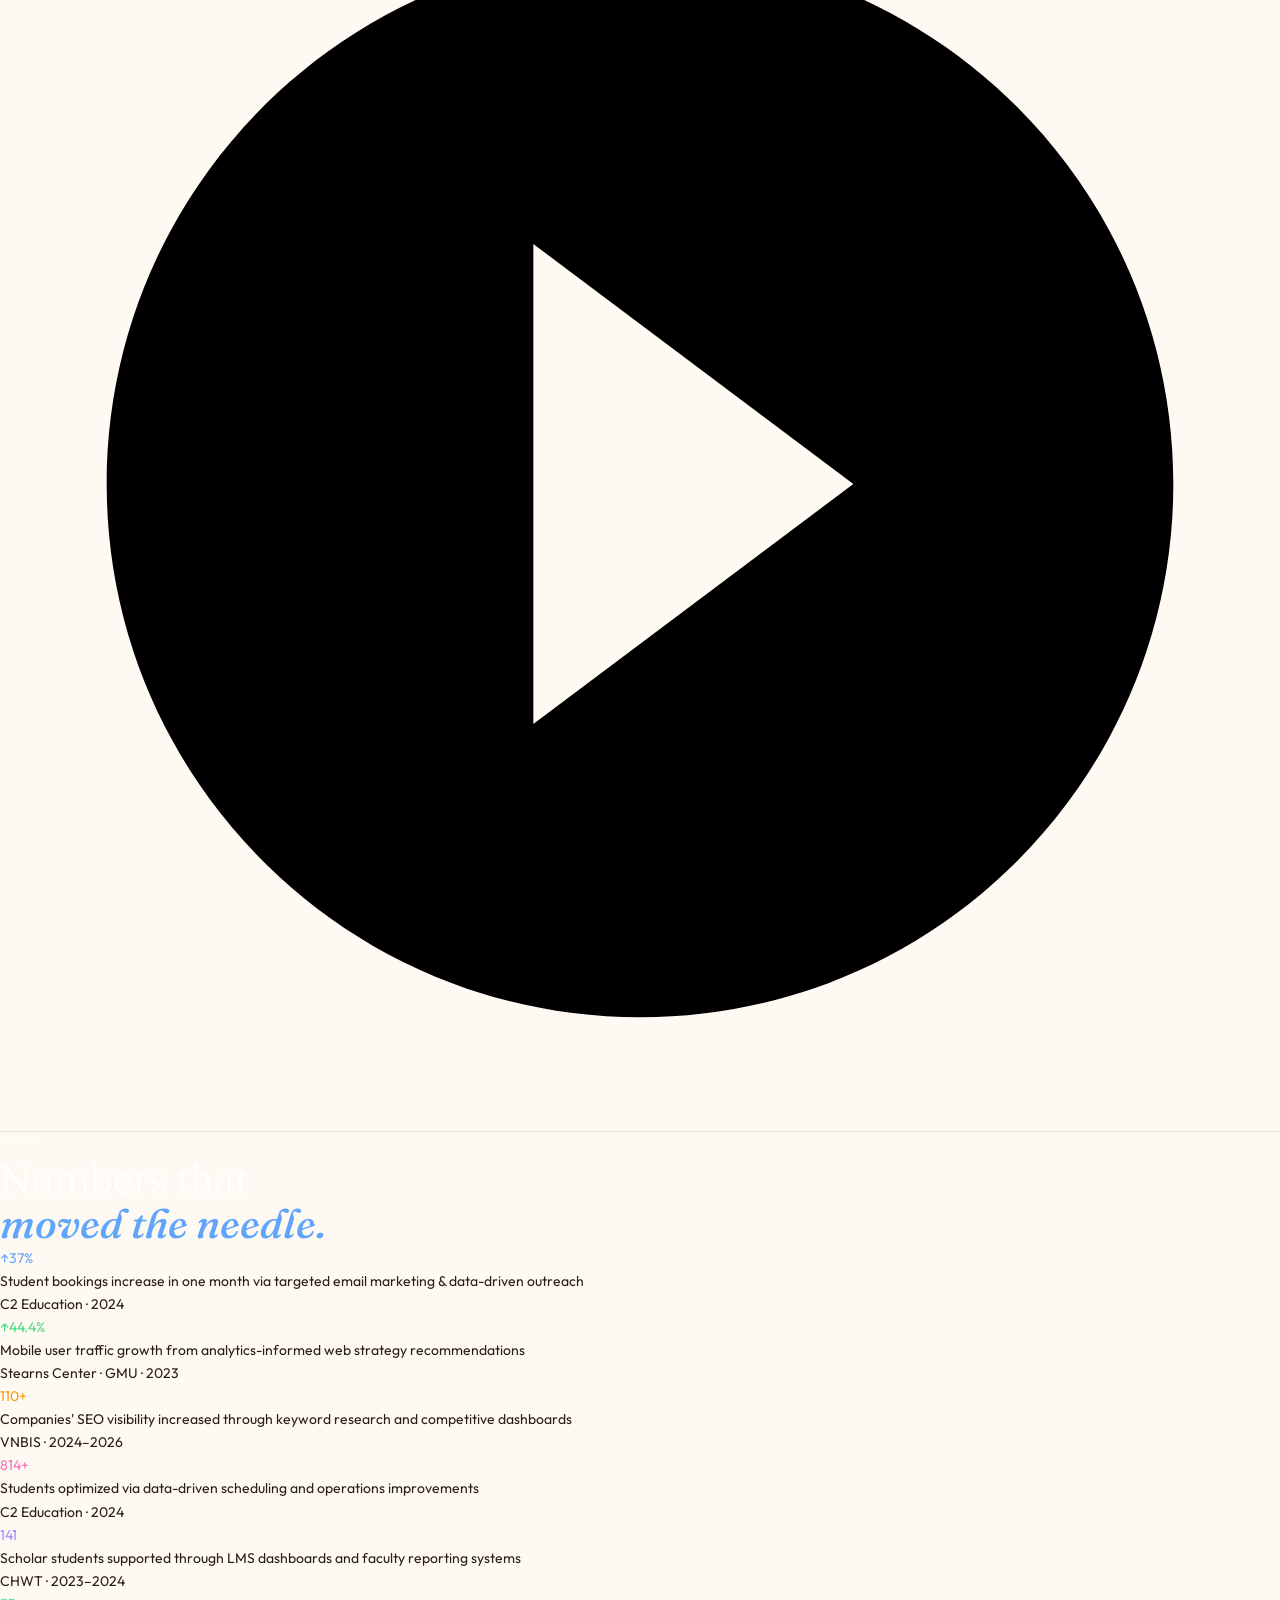
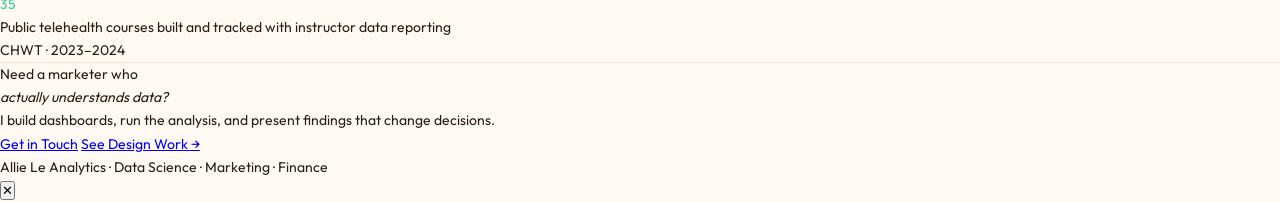
==== commit 7286845c: "Update analytics.html" ====
--- a/analytics.html
+++ b/analytics.html
@@ -42,11 +42,38 @@
 
   /* LIVE DASHBOARD */ 
     
-    #dashboard{background:var(--warm)} 
-    .dash-inner{max-width:1100px;margin:0 auto;padding:clamp(3.5rem,7vw,6rem) var(--pad)} 
-    .db-wrap{background:var(--dark);border-radius:16px;padding:1.8rem;margin-top:2.5rem;overflow:hidden;position:relative} 
-    .db-wrap::before{content:'';position:absolute;top:-30%;right:-10%;width:50%;height:70%;border-radius:50%;background:rgba(26,95,180,.12);filter:blur(50px);pointer-events:none}
-    
+   /* LIVE DASHBOARD */
+#dashboard {
+  background: #1e3a8a;
+}
+
+.dash-inner {
+  max-width: 1100px;
+  margin: 0 auto;
+  padding: clamp(3.5rem,7vw,6rem) var(--pad);
+}
+
+.db-wrap {
+  background: #469be0;
+  border-radius: 16px;
+  padding: 1.8rem;
+  margin-top: 2.5rem;
+  overflow: hidden;
+  position: relative;
+}
+
+.db-wrap::before {
+  content: '';
+  position: absolute;
+  top: -30%;
+  right: -10%;
+  width: 50%;
+  height: 70%;
+  border-radius: 50%;
+  background: rgba(96,165,250,.35);
+  filter: blur(30px);
+  pointer-events: none;
+  
     /* tabs */
     .db-top{display:flex;align-items:center;justify-content:space-between;margin-bottom:1.6rem;flex-wrap:wrap;gap:1rem}
     .db-title{font-family:'Fraunces',serif;font-size:1.3rem;font-weight:500;color:#fff}
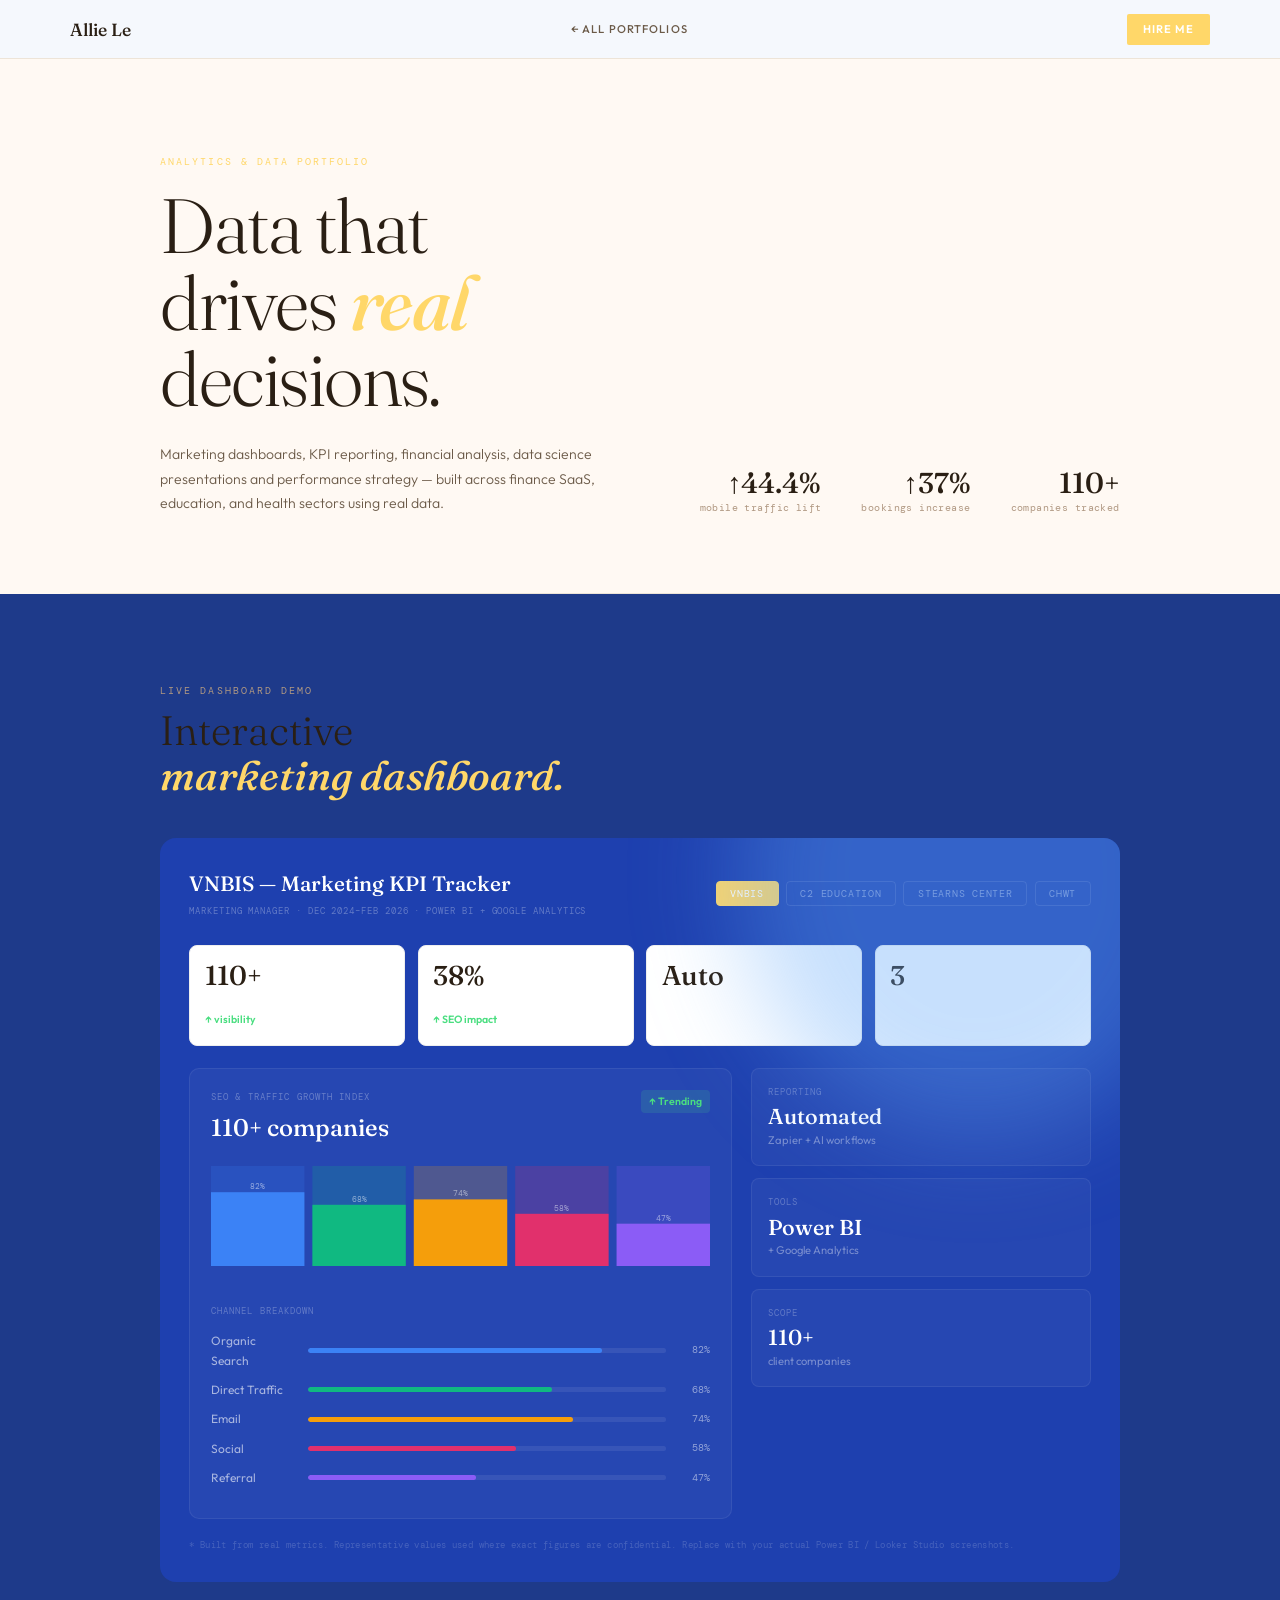
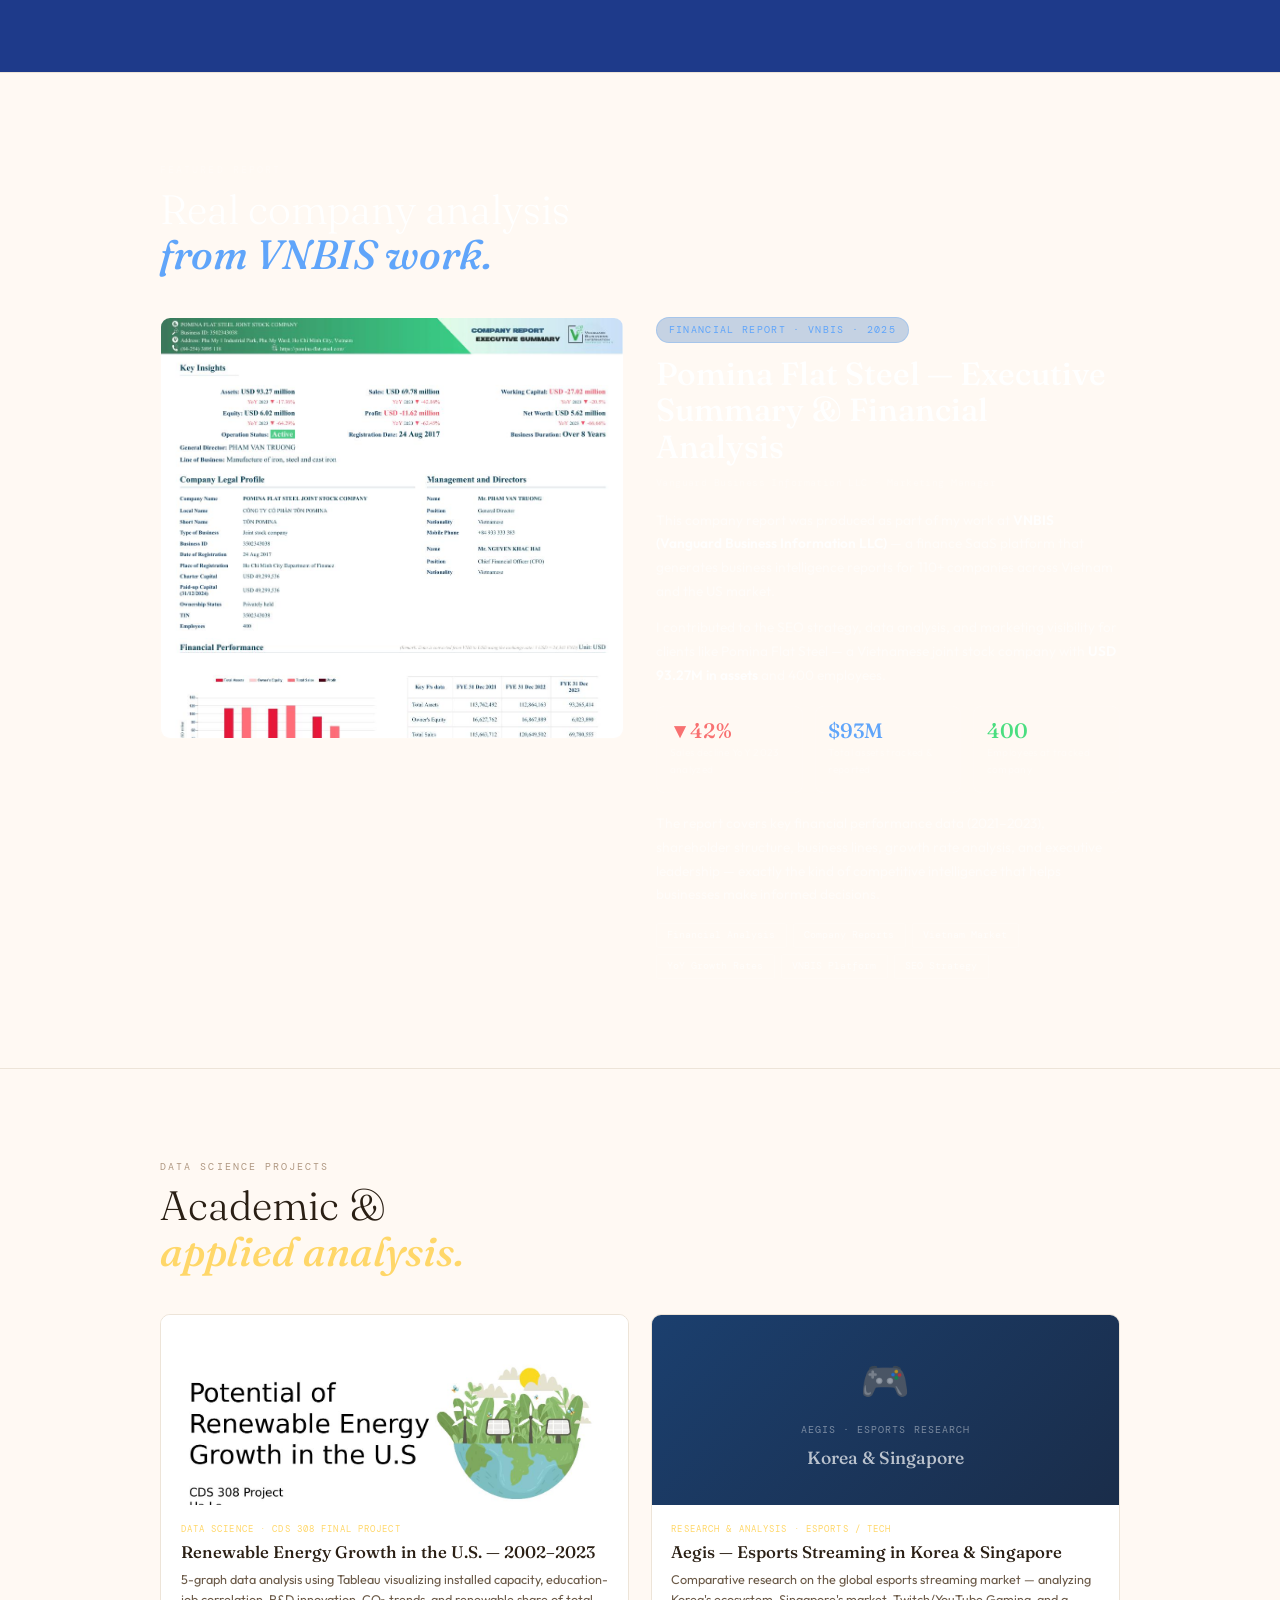
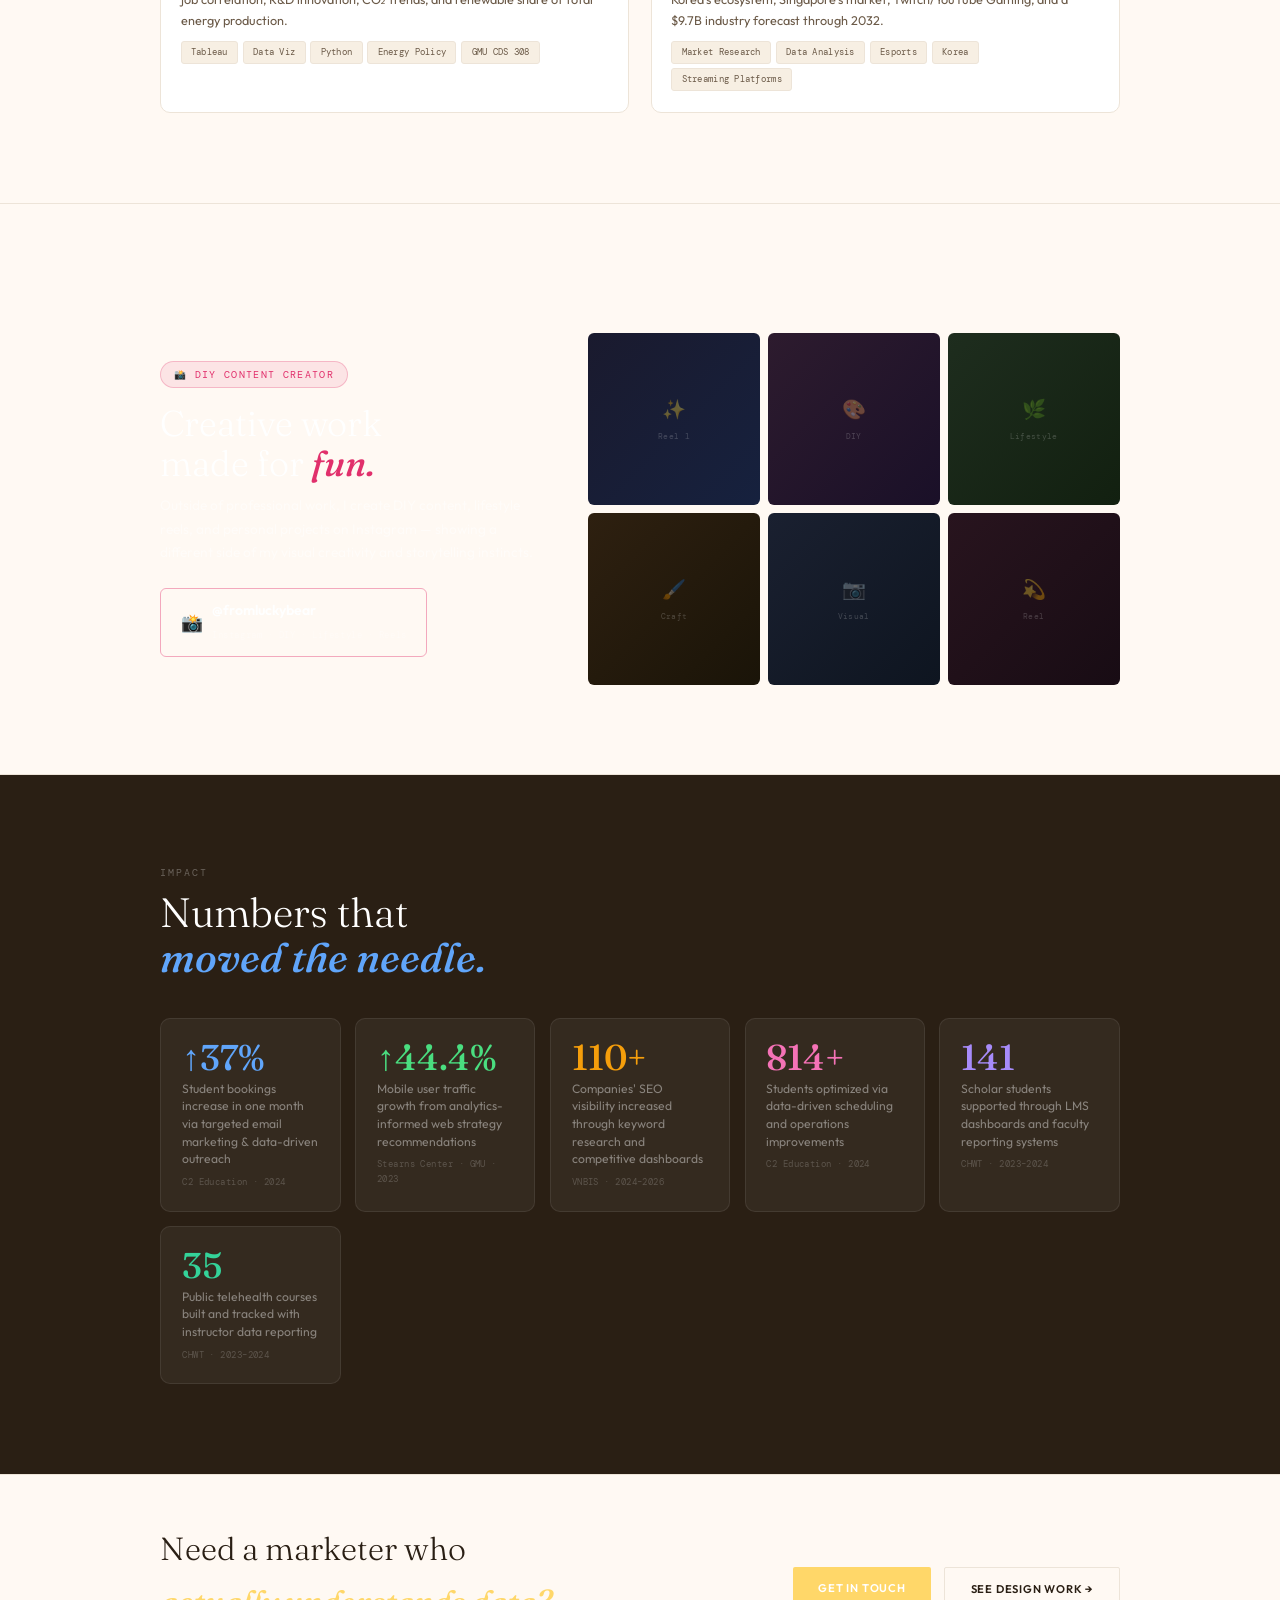
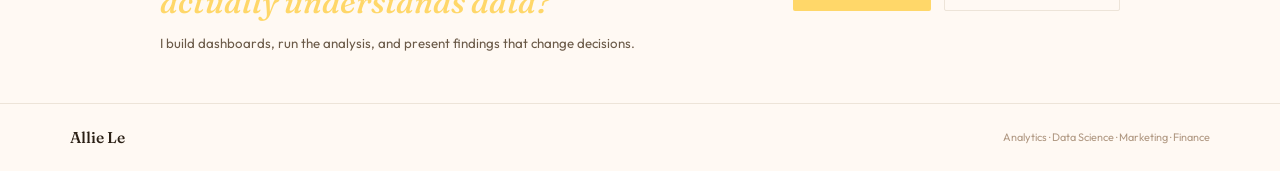
==== commit 05959c33: "Update analytics.html" ====
--- a/analytics.html
+++ b/analytics.html
@@ -40,9 +40,7 @@
     .s-title{font-family:'Fraunces',serif;font-size:clamp(1.8rem,3.2vw,3rem);font-weight:300;line-height:1.1}
     .s-title em{font-style:italic;font-weight:500;color:var(--acc)}
 
-  /* LIVE DASHBOARD */ 
-    
-   /* LIVE DASHBOARD */
+/* LIVE DASHBOARD */
 #dashboard {
   background: #1e3a8a;
 }
@@ -54,7 +52,7 @@
 }
 
 .db-wrap {
-  background: #469be0;
+  background: #1e40af;
   border-radius: 16px;
   padding: 1.8rem;
   margin-top: 2.5rem;
@@ -71,8 +69,9 @@
   height: 70%;
   border-radius: 50%;
   background: rgba(96,165,250,.35);
-  filter: blur(30px);
+  filter: blur(50px);
   pointer-events: none;
+}
   
     /* tabs */
     .db-top{display:flex;align-items:center;justify-content:space-between;margin-bottom:1.6rem;flex-wrap:wrap;gap:1rem}
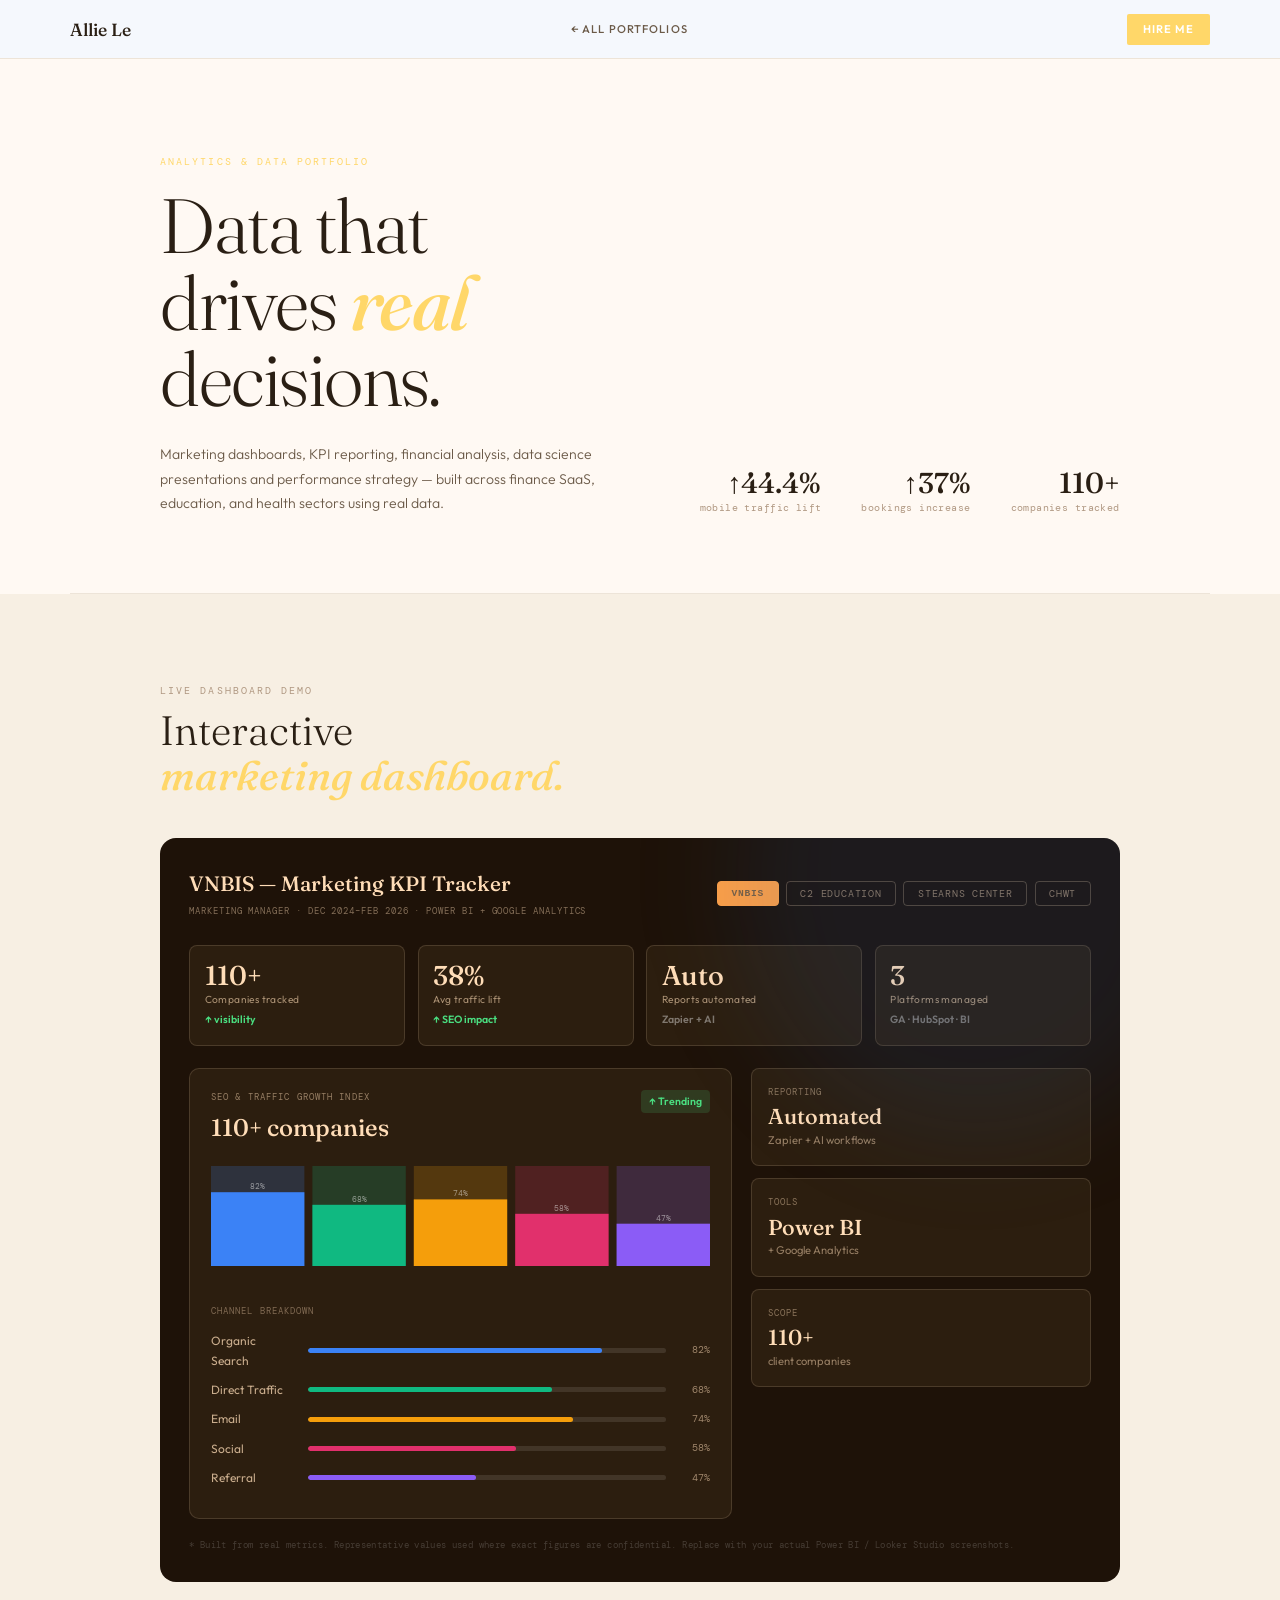
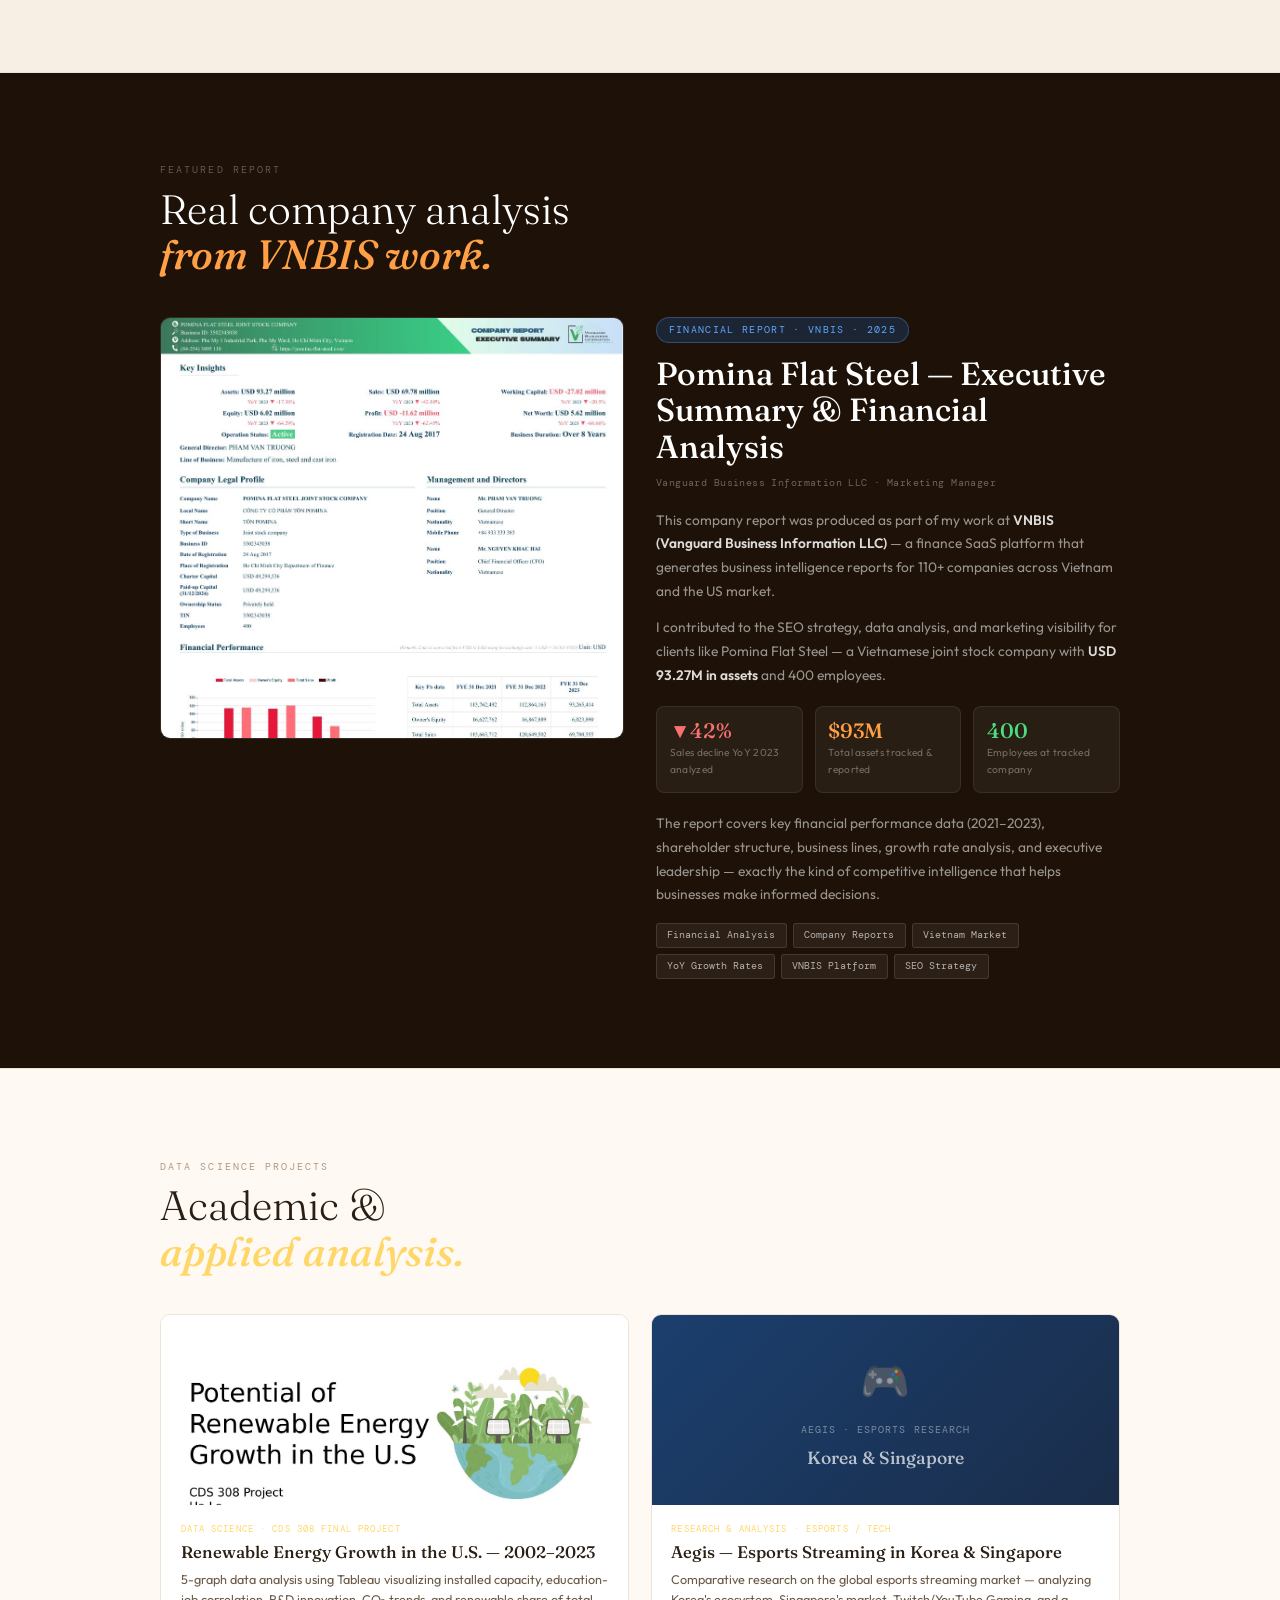
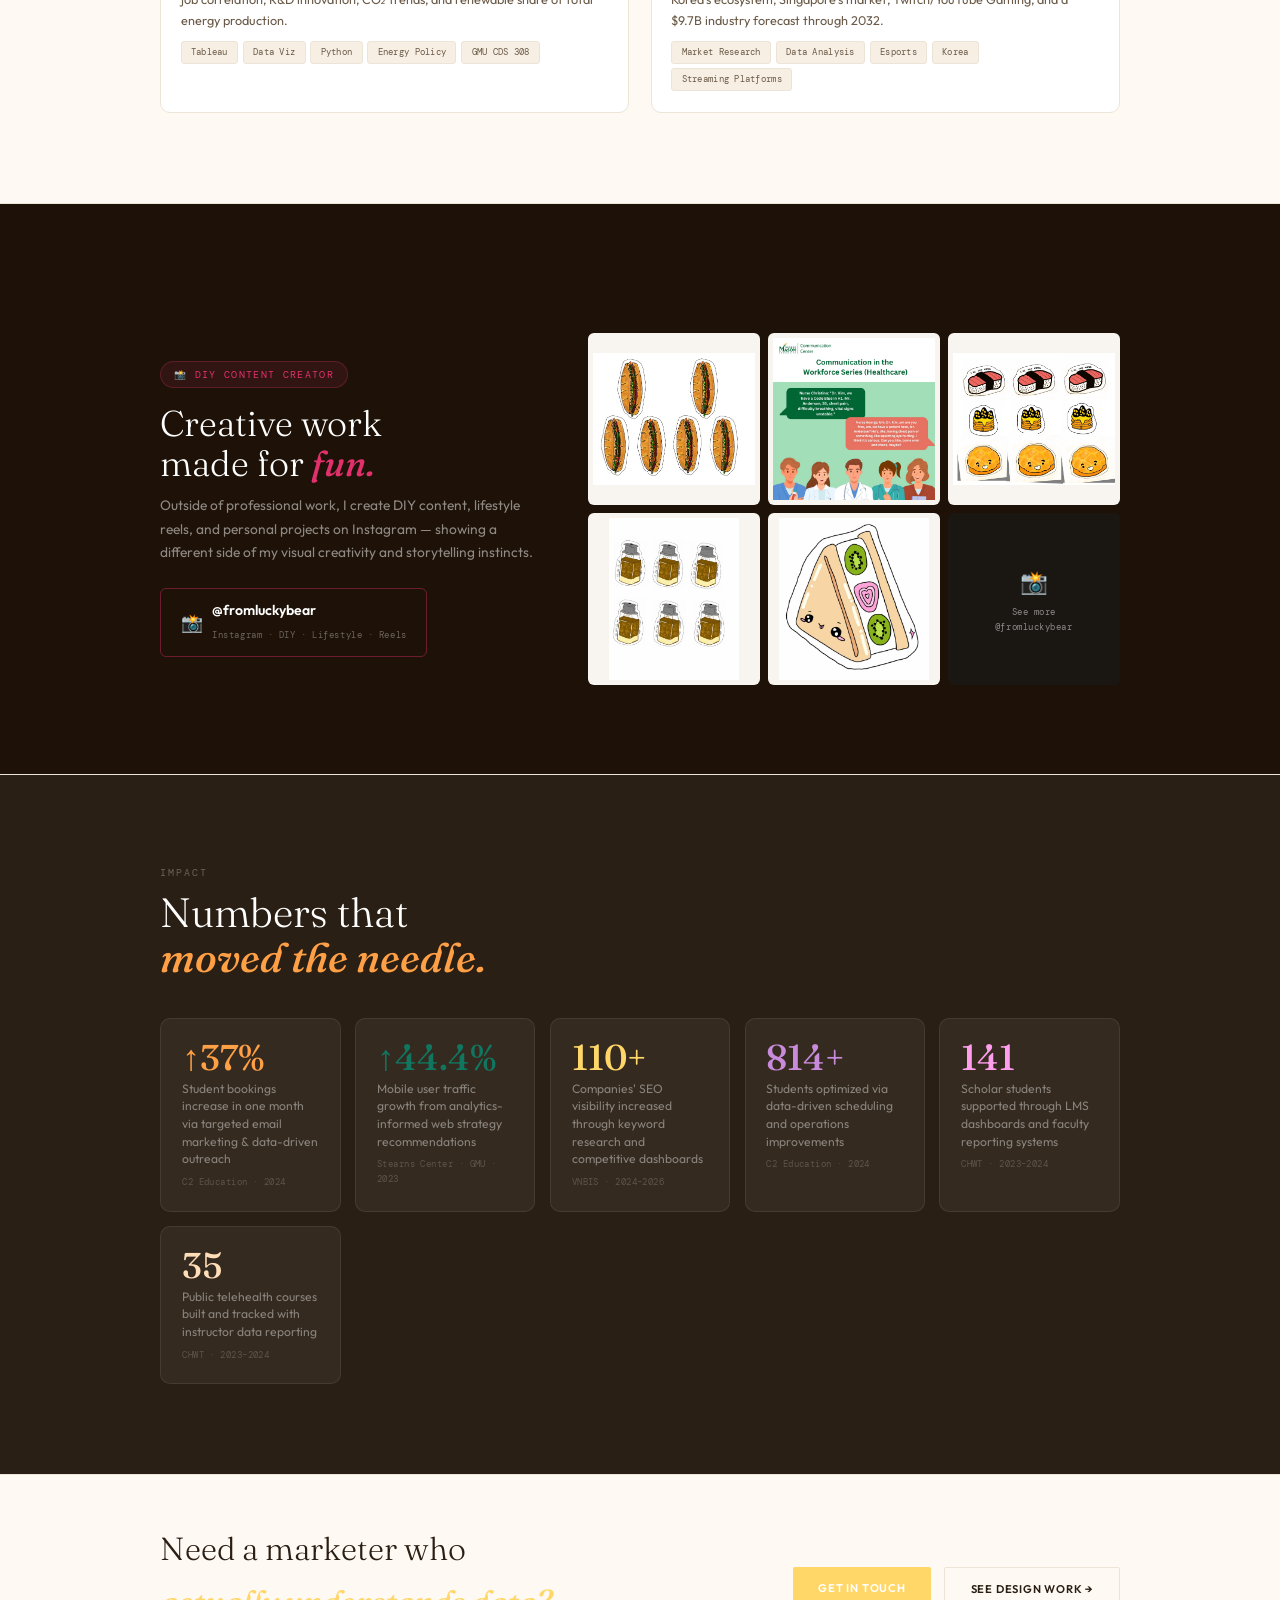
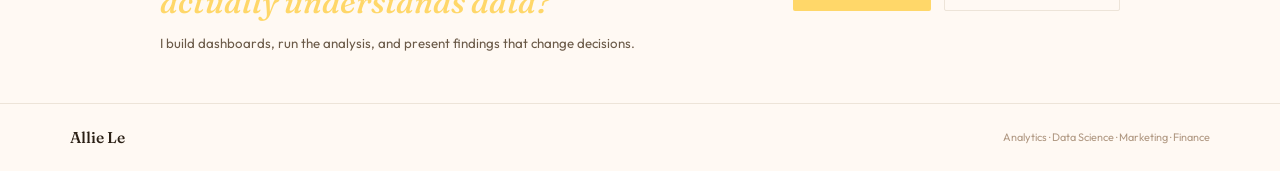
==== commit 758c0d62: "Add files via upload" ====
--- a/analytics.html
+++ b/analytics.html
@@ -10,7 +10,7 @@
     *,*::before,*::after{box-sizing:border-box;margin:0;padding:0}
     :root{
       --ink: var(--ink);--mid: var(--ink-mid);--lt: var(--ink-lt);--paper: var(--cream);--warm: var(--cream-dk);
-      --line: var(--border);--acc: var(--yellow);--acc2: var(--blue-mid);--dark: var(--blue);
+      --line: var(--border);--acc: var(--yellow);--acc2: var(--orange);--dark: #1E1208;
       --pad:clamp(1.4rem,5.5vw,4.5rem);
     }
     html{scroll-behavior:smooth}
@@ -40,62 +40,34 @@
     .s-title{font-family:'Fraunces',serif;font-size:clamp(1.8rem,3.2vw,3rem);font-weight:300;line-height:1.1}
     .s-title em{font-style:italic;font-weight:500;color:var(--acc)}
 
-/* LIVE DASHBOARD */
-#dashboard {
-  background: #1e3a8a;
-}
-
-.dash-inner {
-  max-width: 1100px;
-  margin: 0 auto;
-  padding: clamp(3.5rem,7vw,6rem) var(--pad);
-}
-
-.db-wrap {
-  background: #1e40af;
-  border-radius: 16px;
-  padding: 1.8rem;
-  margin-top: 2.5rem;
-  overflow: hidden;
-  position: relative;
-}
-
-.db-wrap::before {
-  content: '';
-  position: absolute;
-  top: -30%;
-  right: -10%;
-  width: 50%;
-  height: 70%;
-  border-radius: 50%;
-  background: rgba(96,165,250,.35);
-  filter: blur(50px);
-  pointer-events: none;
-}
-  
+    /* LIVE DASHBOARD */
+    #dashboard{background:var(--warm)}
+    .dash-inner{max-width:1100px;margin:0 auto;padding:clamp(3.5rem,7vw,6rem) var(--pad)}
+    .db-wrap{background:var(--dark);border-radius:16px;padding:1.8rem;margin-top:2.5rem;overflow:hidden;position:relative}
+    .db-wrap::before{content:'';position:absolute;top:-30%;right:-10%;width:50%;height:70%;border-radius:50%;background:rgba(26,95,180,.12);filter:blur(50px);pointer-events:none}
+
     /* tabs */
     .db-top{display:flex;align-items:center;justify-content:space-between;margin-bottom:1.6rem;flex-wrap:wrap;gap:1rem}
-    .db-title{font-family:'Fraunces',serif;font-size:1.3rem;font-weight:500;color:#fff}
-    .db-sub{font-family:'DM Mono',monospace;font-size:.58rem;color:rgba(255,255,255,.3);letter-spacing:.1em;text-transform:uppercase;margin-top:.2rem}
+    .db-title{font-family:'Fraunces',serif;font-size:1.3rem;font-weight:500;color:#FFDDB8}
+    .db-sub{font-family:'DM Mono',monospace;font-size:.58rem;color:rgba(255,221,184,.45);letter-spacing:.1em;text-transform:uppercase;margin-top:.2rem}
     .db-tabs{display:flex;gap:.45rem;flex-wrap:wrap}
-    .dbt{font-family:'DM Mono',monospace;font-size:.6rem;letter-spacing:.08em;text-transform:uppercase;padding:.32rem .85rem;border-radius:4px;border:1px solid rgba(255,255,255,.12);background:transparent;color:rgba(255,255,255,.45);cursor:pointer;transition:all .2s}
-    .dbt.on,.dbt:hover{background:var(--acc);border-color:var(--acc);color:#fff}
+    .dbt{font-family:'DM Mono',monospace;font-size:.6rem;letter-spacing:.08em;text-transform:uppercase;padding:.32rem .85rem;border-radius:4px;border:1px solid rgba(255,221,184,.25);background:transparent;color:rgba(255,221,184,.5);cursor:pointer;transition:all .2s}
+    .dbt.on,.dbt:hover{background:var(--orange);border-color:var(--orange);color:var(--brown);font-weight:700}
 
     /* kpi row */
     .kpi-row{display:grid;grid-template-columns:repeat(4,1fr);gap:.8rem;margin-bottom:1.4rem}
-    .kpi{background: #ffffff;
-  border: 1px solid #eee;border-radius:8px;padding:1rem .9rem}
-    .kpi-n{font-family:'Fraunces',serif;font-size:1.7rem;font-weight:500;color: #2A1F14;;line-height:1;margin-bottom:.18rem}
-    .kpi-l{font-size:.64rem;color:rgba(255,255,255,.4);letter-spacing:.04em}
+    .kpi{background:#2C1E0F;border:1px solid rgba(255,221,184,.15);border-radius:8px;padding:1rem .9rem}
+    .kpi-n{font-family:'Fraunces',serif;font-size:1.7rem;font-weight:500;color:#FFDDB8;line-height:1;margin-bottom:.18rem}
+    .kpi-l{font-size:.64rem;color:rgba(255,221,184,.6);letter-spacing:.04em}
     .kpi-d{font-size:.66rem;font-weight:600;margin-top:.12rem}
     .up{color:#4ade80}.dn{color:#f87171}.nu{color:rgba(255,255,255,.4)}
 
     /* main chart + side */
     .db-body{display:grid;grid-template-columns:1.6fr 1fr;gap:1.2rem}
-    .db-main{background:rgba(255,255,255,.04);border:1px solid rgba(255,255,255,.07);border-radius:10px;padding:1.3rem}
+    .db-main{background:#2C1E0F;border:1px solid rgba(255,221,184,.15);border-radius:10px;padding:1.3rem}
     .dmc-head{display:flex;align-items:flex-start;justify-content:space-between;margin-bottom:1.2rem}
-    .dmc-label{font-family:'DM Mono',monospace;font-size:.58rem;letter-spacing:.12em;text-transform:uppercase;color:rgba(255,255,255,.3)}
-    .dmc-val{font-family:'Fraunces',serif;font-size:1.5rem;font-weight:500;color:#fff;margin-top:.15rem}
+    .dmc-label{font-family:'DM Mono',monospace;font-size:.58rem;letter-spacing:.12em;text-transform:uppercase;color:rgba(255,221,184,.5)}
+    .dmc-val{font-family:'Fraunces',serif;font-size:1.5rem;font-weight:500;color:#FFDDB8;margin-top:.15rem}
     .dmc-badge{font-size:.66rem;font-weight:600;padding:.18rem .5rem;border-radius:4px}
     .badge-dn{background:rgba(248,113,113,.15);color:#f87171}
     .badge-up{background:rgba(74,222,128,.15);color:#4ade80}
@@ -104,19 +76,19 @@
 
     /* channel rows */
     .ch-section{margin-top:1.1rem}
-    .ch-lbl{font-family:'DM Mono',monospace;font-size:.56rem;letter-spacing:.12em;text-transform:uppercase;color:rgba(255,255,255,.28);margin-bottom:.75rem}
+    .ch-lbl{font-family:'DM Mono',monospace;font-size:.56rem;letter-spacing:.12em;text-transform:uppercase;color:rgba(255,221,184,.4);margin-bottom:.75rem}
     .ch-row{display:flex;align-items:center;gap:.75rem;margin-bottom:.6rem}
-    .ch-name{font-size:.75rem;color:rgba(255,255,255,.6);width:85px;flex-shrink:0}
-    .ch-bar{flex:1;height:5px;background:rgba(255,255,255,.08);border-radius:3px;overflow:hidden}
+    .ch-name{font-size:.75rem;color:rgba(255,221,184,.75);width:85px;flex-shrink:0}
+    .ch-bar{flex:1;height:5px;background:rgba(255,255,255,.1);border-radius:3px;overflow:hidden}
     .ch-fill{height:100%;border-radius:3px;transition:width 1.2s ease}
-    .ch-val{font-family:'DM Mono',monospace;font-size:.62rem;color:rgba(255,255,255,.5);width:32px;text-align:right}
+    .ch-val{font-family:'DM Mono',monospace;font-size:.62rem;color:rgba(255,221,184,.55);width:32px;text-align:right}
 
     /* side cards */
     .db-side{display:flex;flex-direction:column;gap:.75rem}
-    .sc{background:rgba(255,255,255,.04);border:1px solid rgba(255,255,255,.07);border-radius:8px;padding:1rem}
-    .sc-lbl{font-family:'DM Mono',monospace;font-size:.56rem;letter-spacing:.1em;text-transform:uppercase;color:rgba(255,255,255,.28);margin-bottom:.4rem}
-    .sc-n{font-family:'Fraunces',serif;font-size:1.35rem;font-weight:500;color:#fff;line-height:1;margin-bottom:.2rem}
-    .sc-sub{font-size:.7rem;color:rgba(255,255,255,.38)}
+    .sc{background:#2C1E0F;border:1px solid rgba(255,221,184,.15);border-radius:8px;padding:1rem}
+    .sc-lbl{font-family:'DM Mono',monospace;font-size:.56rem;letter-spacing:.1em;text-transform:uppercase;color:rgba(255,221,184,.45);margin-bottom:.4rem}
+    .sc-n{font-family:'Fraunces',serif;font-size:1.35rem;font-weight:500;color:#FFDDB8;line-height:1;margin-bottom:.2rem}
+    .sc-sub{font-size:.7rem;color:rgba(255,221,184,.5)}
     .db-note{font-family:'DM Mono',monospace;font-size:.56rem;color:rgba(255,255,255,.18);margin-top:1.2rem;letter-spacing:.04em}
 
     /* POMINA REPORT CARD */
@@ -172,7 +144,7 @@
     .ig-handle-sub{font-family:'DM Mono',monospace;font-size:.58rem;color:rgba(255,255,255,.35);letter-spacing:.06em}
     /* grid of IG-style posts */
     .ig-grid{display:grid;grid-template-columns:repeat(3,1fr);gap:.5rem}
-    .ig-cell{aspect-ratio:1;border-radius:6px;overflow:hidden;position:relative;cursor:pointer;background:rgba(255,255,255,.05)}
+    .ig-cell{aspect-ratio:1;border-radius:6px;overflow:hidden;position:relative;cursor:pointer;background:rgba(255,255,255,.05);display:flex;align-items:center;justify-content:center}
     .ig-cell:hover .ig-cell-ov{opacity:1}
     .ig-cell-ov{position:absolute;inset:0;background:rgba(225,48,108,.35);opacity:0;transition:opacity .25s;display:flex;align-items:center;justify-content:center}
     .ig-cell-ov svg{width:22px;height:22px;fill:#fff}
@@ -311,7 +283,7 @@
 <div id="pomina">
   <div class="pomina-inner">
     <p class="s-eye fu" style="color:rgba(255,255,255,.3)">Featured Report</p>
-    <h2 class="s-title fu" style="color:#fff">Real company analysis<br><em style="color:#60a5fa">from VNBIS work.</em></h2>
+    <h2 class="s-title fu" style="color:#fff">Real company analysis<br><em style="color:var(--orange)">from VNBIS work.</em></h2>
     <div class="pom-grid fu">
       <div class="pom-doc">
         <img class="pom-img" src="[data-uri]" alt="Pomina Steel Company Report - Page 1" style="max-height:420px;object-fit:cover;object-position:top"/>
@@ -324,7 +296,7 @@
         <p class="pom-p">I contributed to the SEO strategy, data analysis, and marketing visibility for clients like Pomina Flat Steel — a Vietnamese joint stock company with <strong>USD 93.27M in assets</strong> and 400 employees.</p>
         <div class="pom-metrics">
           <div class="pm-card"><p class="pm-n" style="color:#f87171">▼42%</p><p class="pm-l">Sales decline YoY 2023 analyzed</p></div>
-          <div class="pm-card"><p class="pm-n" style="color:#60a5fa">$93M</p><p class="pm-l">Total assets tracked & reported</p></div>
+          <div class="pm-card"><p class="pm-n" style="color:var(--orange)">$93M</p><p class="pm-l">Total assets tracked & reported</p></div>
           <div class="pm-card"><p class="pm-n" style="color:#4ade80">400</p><p class="pm-l">Employees at tracked company</p></div>
         </div>
         <p class="pom-p">The report covers key financial performance data (2021–2023), shareholder structure, business lines, growth rate analysis, and executive leadership — exactly the kind of competitive intelligence that helps businesses make informed decisions.</p>
@@ -408,13 +380,15 @@
         </a>
       </div>
       <div class="ig-grid fu">
-        <!-- 6 placeholder cells styled like IG grid -->
-        <div class="ig-cell ig-bg1"><div class="ig-placeholder"><p class="ig-ph-icon">✨</p><p class="ig-ph-txt">Reel 1</p></div><div class="ig-cell-ov"><svg viewBox="0 0 24 24"><path d="M12 2C6.48 2 2 6.48 2 12s4.48 10 10 10 10-4.48 10-10S17.52 2 12 2zm-2 14.5v-9l6 4.5-6 4.5z"/></svg></div></div>
-        <div class="ig-cell ig-bg2"><div class="ig-placeholder"><p class="ig-ph-icon">🎨</p><p class="ig-ph-txt">DIY</p></div><div class="ig-cell-ov"><svg viewBox="0 0 24 24"><path d="M12 2C6.48 2 2 6.48 2 12s4.48 10 10 10 10-4.48 10-10S17.52 2 12 2zm-2 14.5v-9l6 4.5-6 4.5z"/></svg></div></div>
-        <div class="ig-cell ig-bg3"><div class="ig-placeholder"><p class="ig-ph-icon">🌿</p><p class="ig-ph-txt">Lifestyle</p></div><div class="ig-cell-ov"><svg viewBox="0 0 24 24"><path d="M12 2C6.48 2 2 6.48 2 12s4.48 10 10 10 10-4.48 10-10S17.52 2 12 2zm-2 14.5v-9l6 4.5-6 4.5z"/></svg></div></div>
-        <div class="ig-cell ig-bg4"><div class="ig-placeholder"><p class="ig-ph-icon">🖌️</p><p class="ig-ph-txt">Craft</p></div><div class="ig-cell-ov"><svg viewBox="0 0 24 24"><path d="M12 2C6.48 2 2 6.48 2 12s4.48 10 10 10 10-4.48 10-10S17.52 2 12 2zm-2 14.5v-9l6 4.5-6 4.5z"/></svg></div></div>
-        <div class="ig-cell ig-bg5"><div class="ig-placeholder"><p class="ig-ph-icon">📷</p><p class="ig-ph-txt">Visual</p></div><div class="ig-cell-ov"><svg viewBox="0 0 24 24"><path d="M12 2C6.48 2 2 6.48 2 12s4.48 10 10 10 10-4.48 10-10S17.52 2 12 2zm-2 14.5v-9l6 4.5-6 4.5z"/></svg></div></div>
-        <div class="ig-cell ig-bg6"><div class="ig-placeholder"><p class="ig-ph-icon">💫</p><p class="ig-ph-txt">Reel</p></div><div class="ig-cell-ov"><svg viewBox="0 0 24 24"><path d="M12 2C6.48 2 2 6.48 2 12s4.48 10 10 10 10-4.48 10-10S17.52 2 12 2zm-2 14.5v-9l6 4.5-6 4.5z"/></svg></div></div>
+        <div class="ig-cell" style="background:#f8f4ef"><img src="[data-uri]